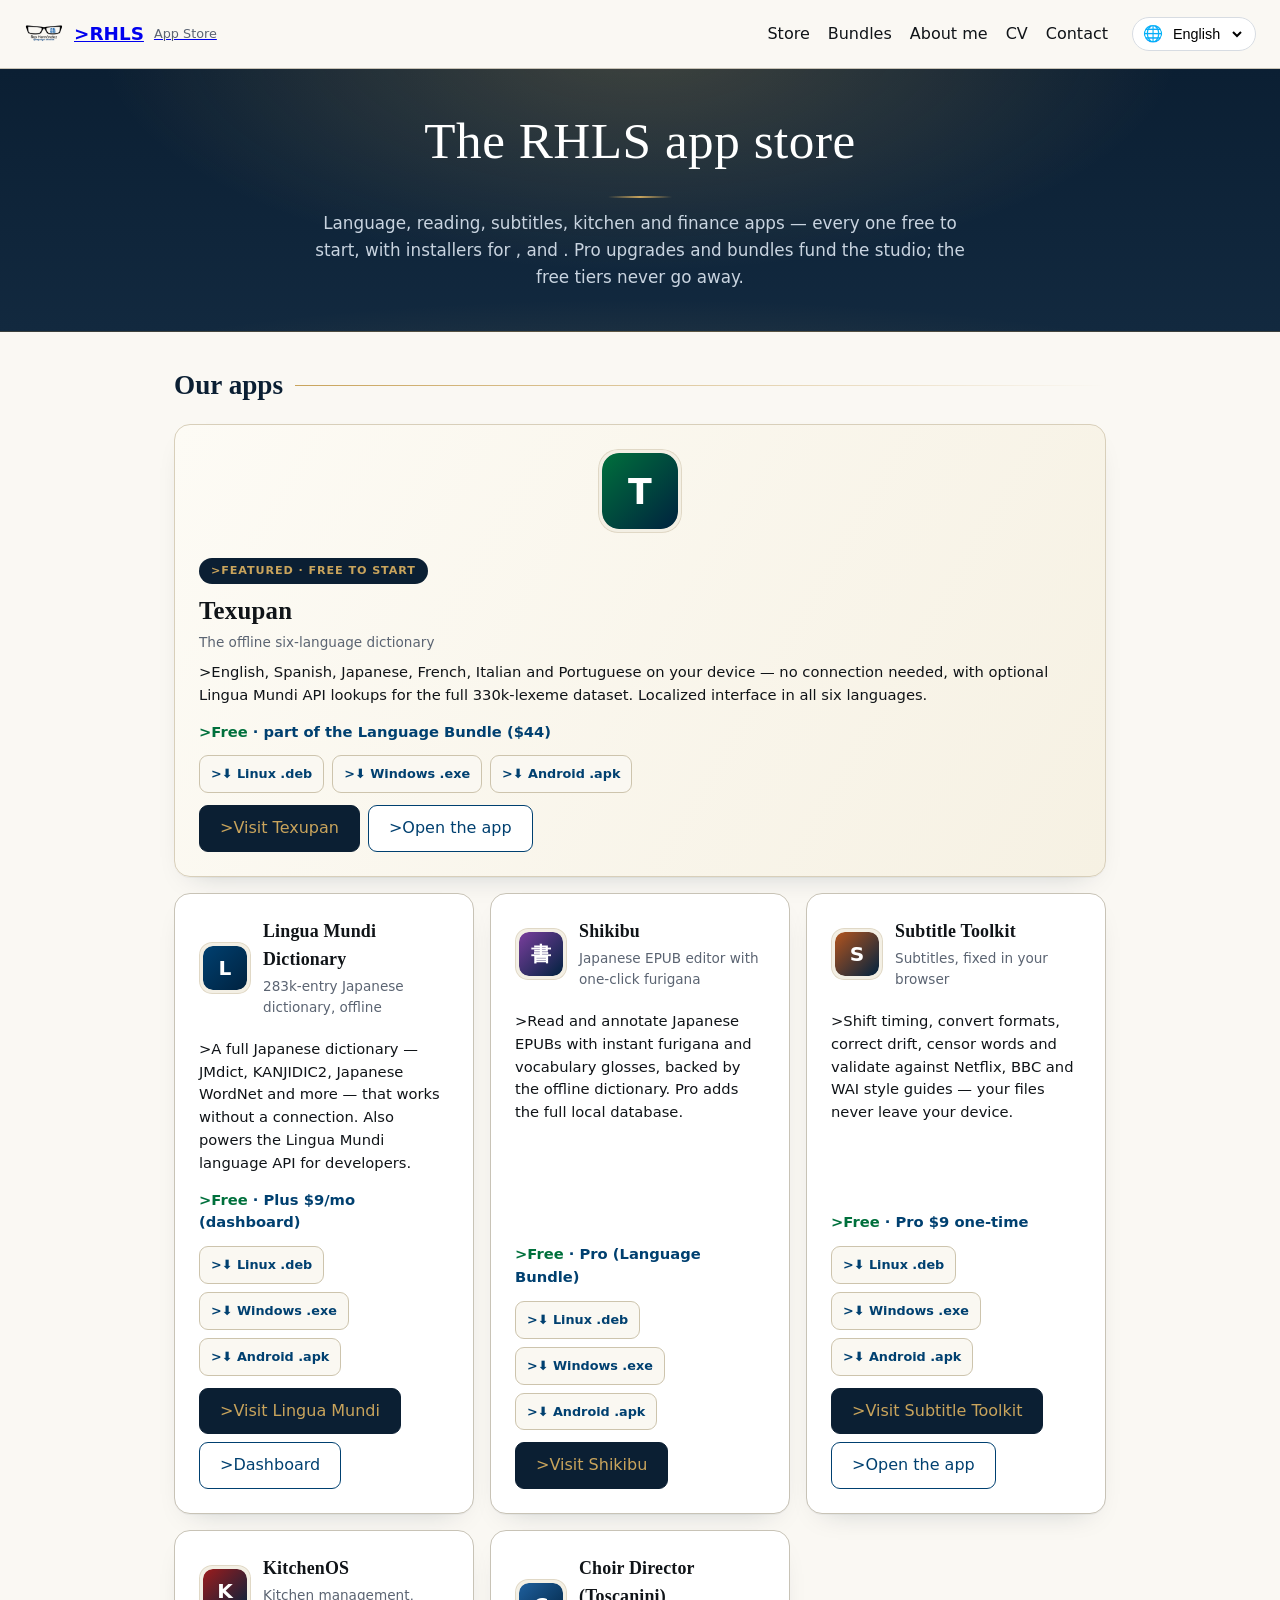
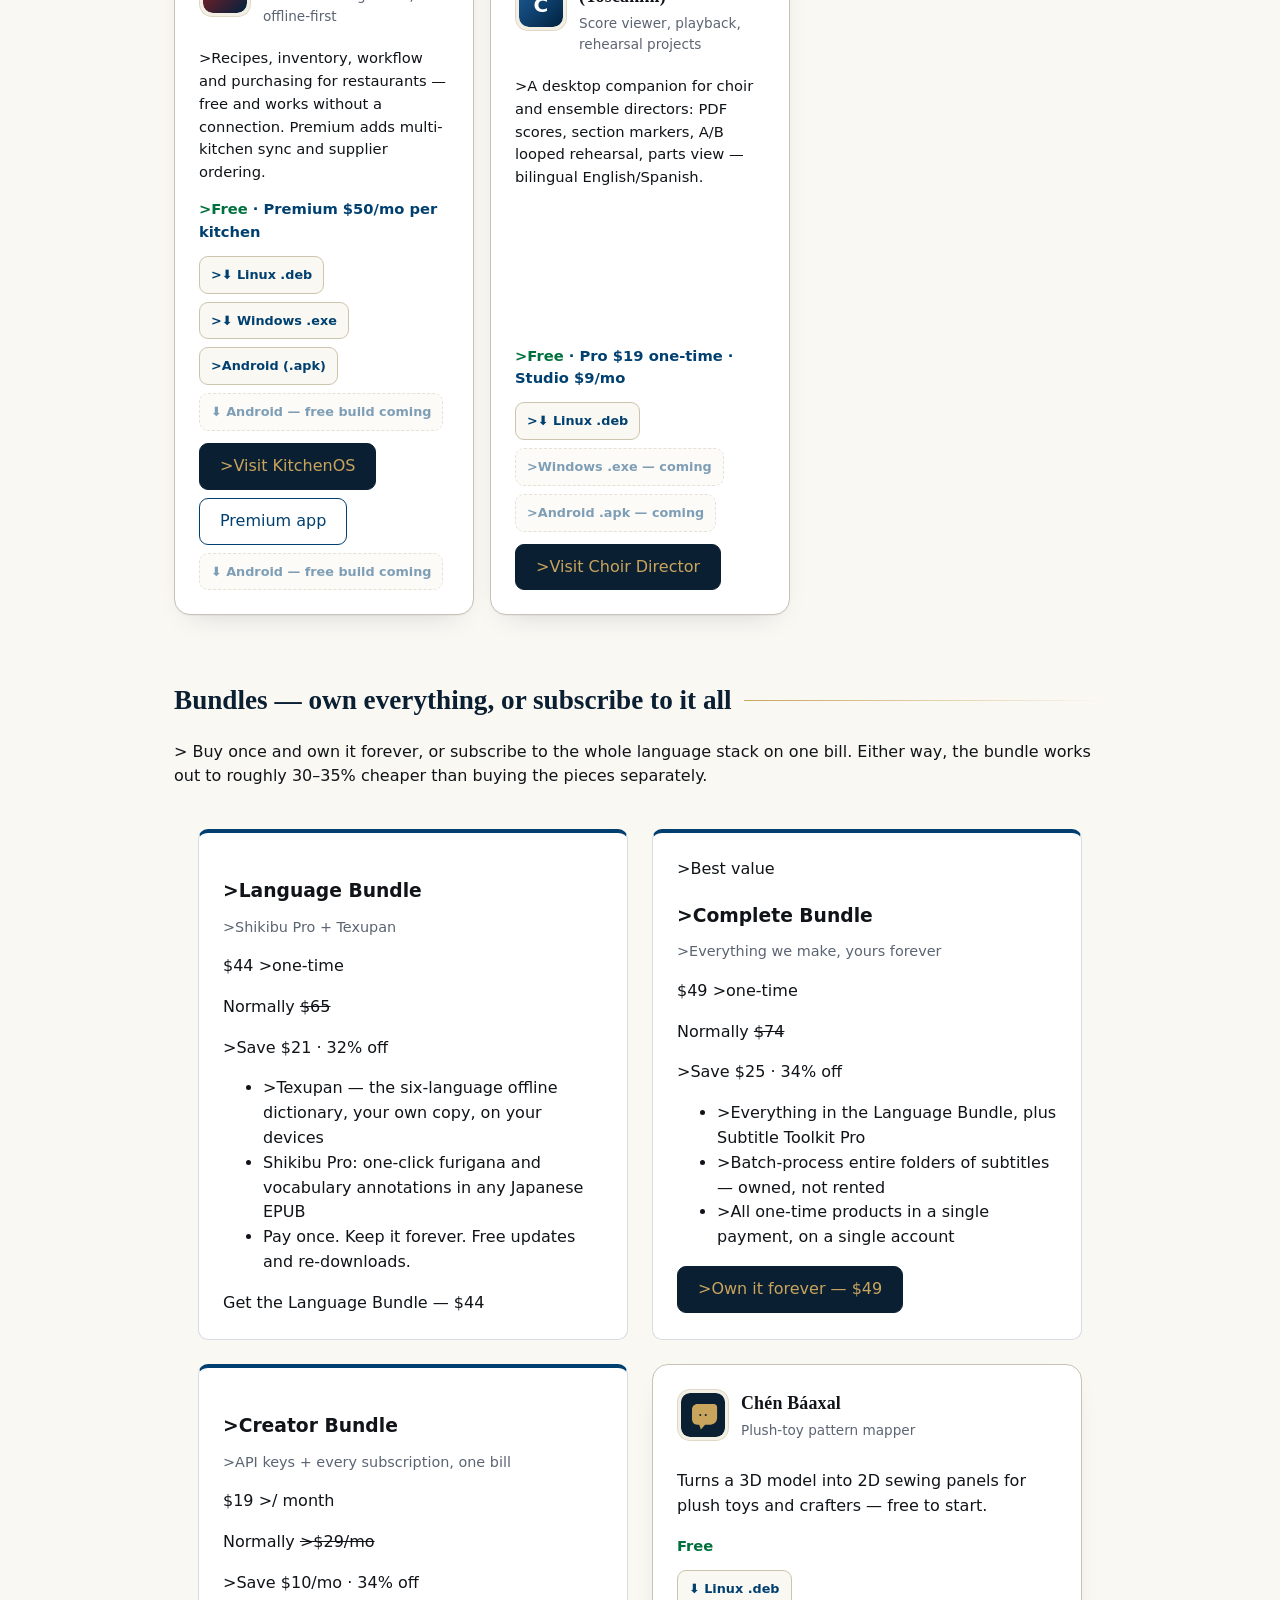
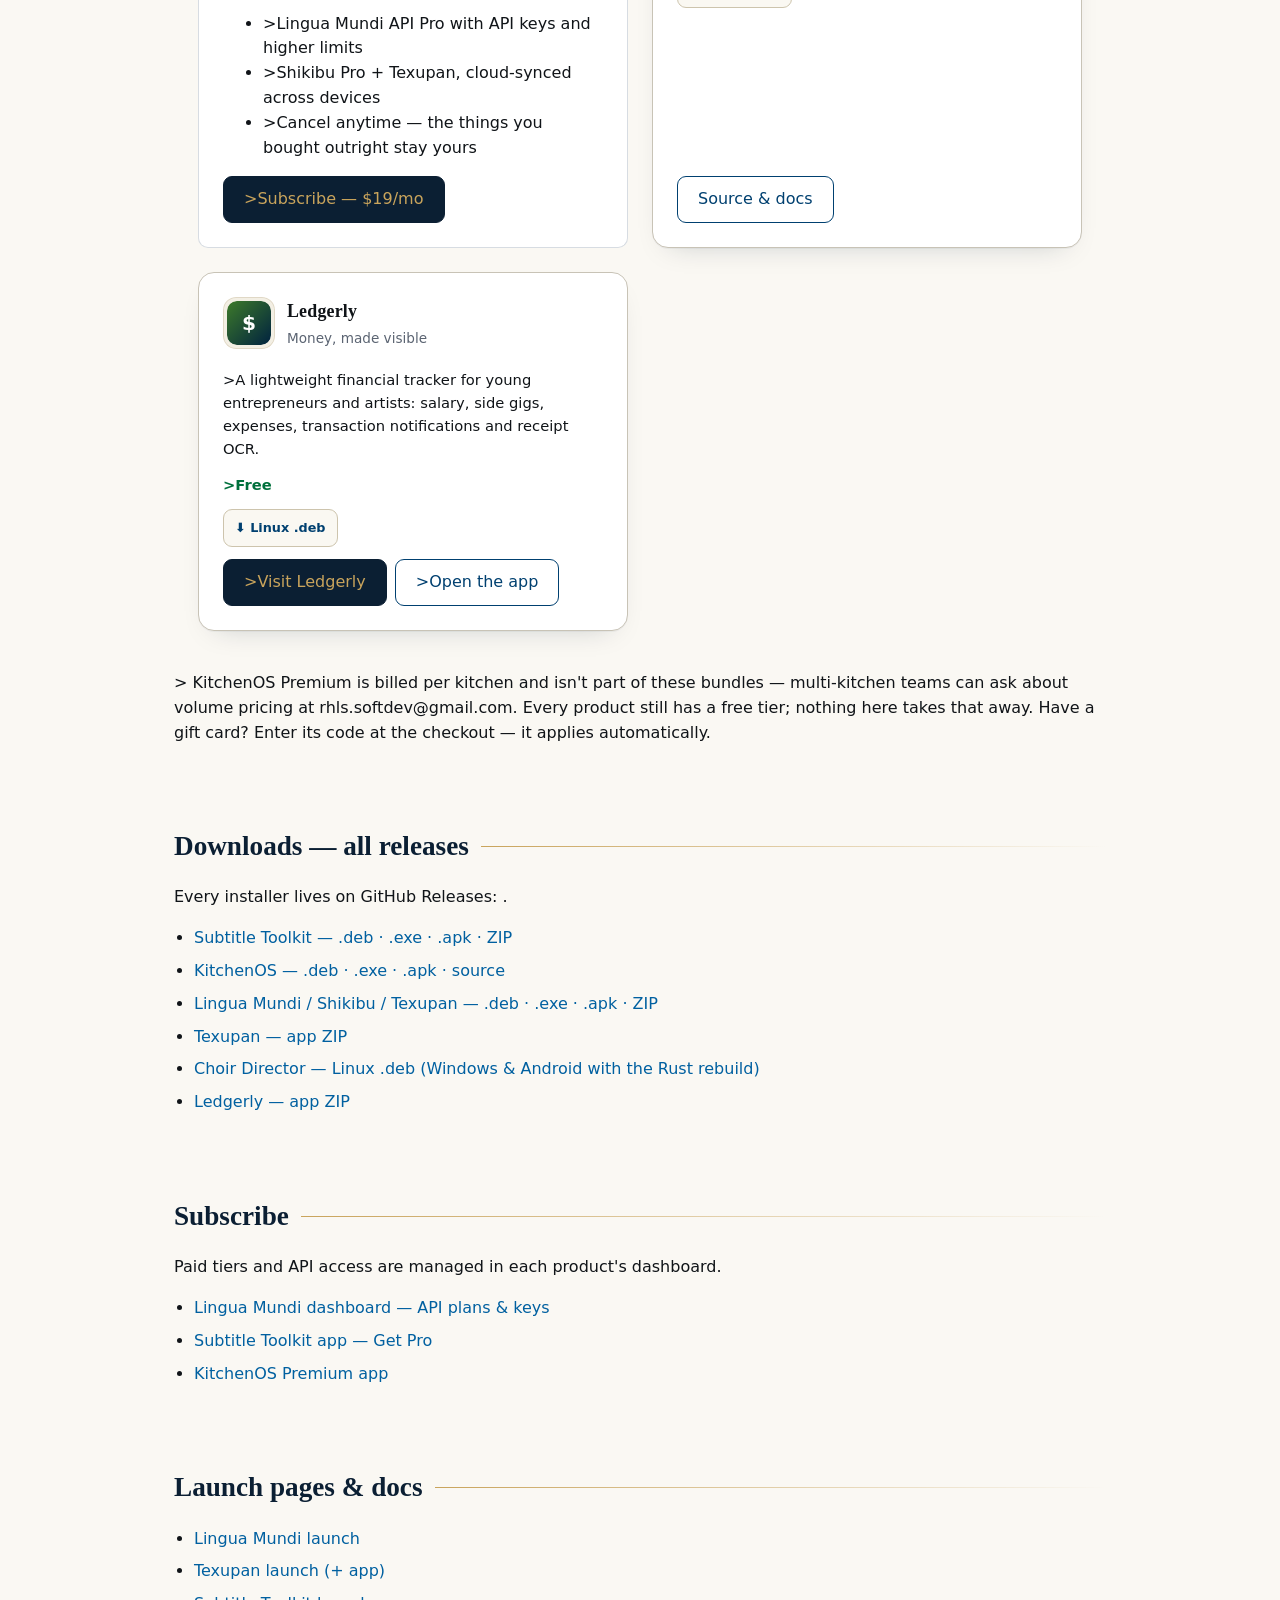
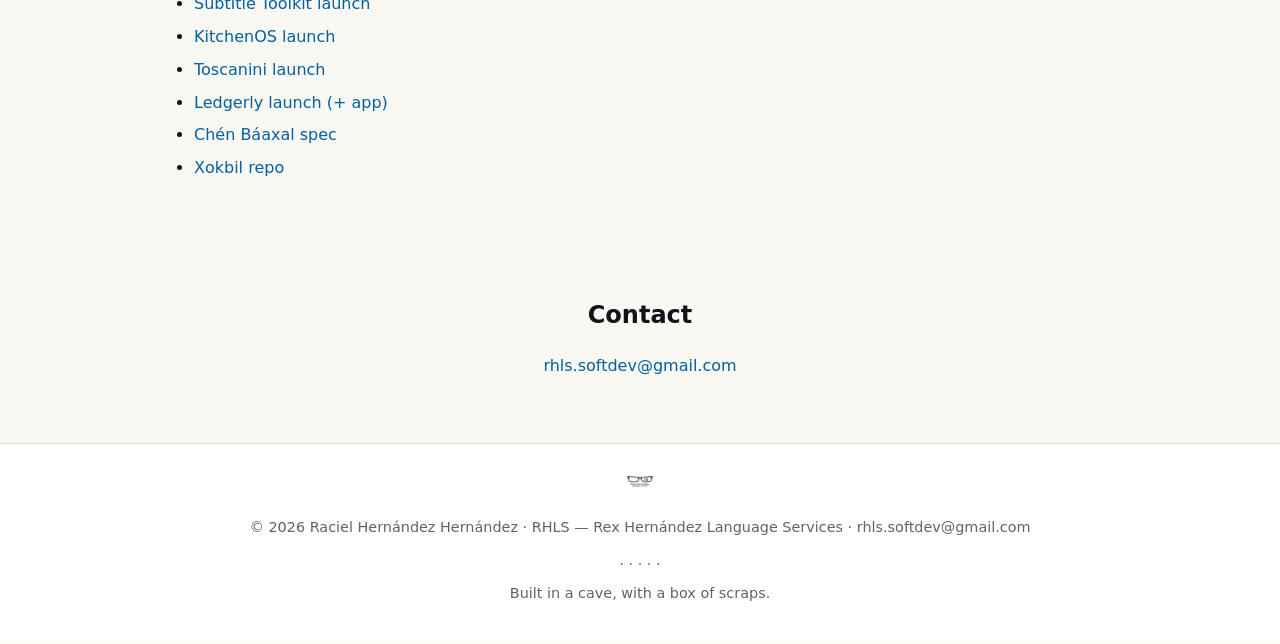
==== index.html @ 220f37b2 "app store overhaul: storefront grid, per-app DEB/EXE/APK downloads, icons (2026-08-31)" ====
<!doctype html>
<html lang="en">
	<head>
		<meta charset="UTF-8" />
		<meta name="viewport" content="width=device-width, initial-scale=1.0" />
		<title data-i18n="hub.auto.index.8570">>RHLS App Store — Rex Hernández Language Services · download for Linux, Windows &amp; Android</title>
		<meta
			name="description"
			content="The RHLS app store: Texupan (offline six-language dictionary), Shikibu (Japanese EPUB editor), Lingua Mundi Dictionary, Subtitle Toolkit, KitchenOS, Choir Director and Ledgerly. Every app free to start — installers for Linux (.deb), Windows (.exe) and Android (.apk), Pro upgrades and bundles."
		/>
		<link rel="icon" type="image/png" href="favicon.png" />
		<meta property="og:title" content="RHLS App Store — free apps for Linux, Windows &amp; Android" />
		<meta property="og:description" content="Texupan, Shikibu, Lingua Mundi Dictionary, Subtitle Toolkit, KitchenOS, Choir Director and Ledgerly — installers for every platform, free to start." />
		<meta property="og:type" content="website" />
		<meta property="og:url" content="https://rhls-softdev.github.io/" />
		<meta property="og:image" content="https://rhls-softdev.github.io/og-image.png" />
		<meta property="og:site_name" content="RHLS App Store" />
		<meta name="twitter:card" content="summary" />
		<meta name="twitter:title" content="RHLS App Store — free apps for Linux, Windows &amp; Android" />
		<meta name="twitter:description" content="Every app free to start. Linux .deb · Windows .exe · Android .apk." />
		<meta name="twitter:image" content="https://rhls-softdev.github.io/og-image.png" />
		<meta name="theme-color" content="#004070" />
		<link rel="canonical" href="https://rhls-softdev.github.io/" />
		<script type="application/ld+json">
		{
			"@context": "https://schema.org",
			"@type": "Organization",
			"name": "RHLS — Rex Hernández Language Services",
			"url": "https://rhls-softdev.github.io/",
			"logo": "https://rhls-softdev.github.io/rhls-logo.png",
			"email": "rhls.softdev@gmail.com",
			"brand": ["Texupan", "Lingua Mundi", "Shikibu", "Subtitle Toolkit", "KitchenOS", "Choir Director", "Ledgerly"]
		}
		</script>
		<link rel="stylesheet" href="styles.css" />
		<style>
			/* ---- App-store layout (on top of styles.css) ---- */
			.store-hero { text-align: center; padding: 32px 16px 8px; }
			/* ---- App-store layout (2026-09-01 redesign: the studio identity —
			     navy & brass, serif display, function-first) ---- */
			:root { --gold: #c9a45c; --gold-dim: #8a6f3c; --navy: #0b1f33; --navy-2: #12293f;
				--paper: #faf8f3; --card: #ffffff; --line: #c8c3b6; }
			.store-hero { position: relative; text-align: center; padding: 32px 20px 40px; color: #f4efe2;
				background:
					radial-gradient(900px 380px at 50% -10%, rgba(201,164,92,.28), transparent 60%),
					linear-gradient(180deg, var(--navy) 0%, var(--navy-2) 100%);
				border-bottom: 1px solid rgba(201,164,92,.25); overflow: hidden; }
			.store-hero::after { content: ""; position: absolute; inset: auto -10% -30% -10%; height: 60%;
				background: radial-gradient(ellipse 60% 100% at 50% 100%, rgba(201,164,92,.16), transparent 70%);
				pointer-events: none; }
			.store-hero h1 { font-family: Georgia, "Times New Roman", serif; font-size: clamp(2rem, 5vw, 3.2rem);
				font-weight: 500; letter-spacing: .01em; margin: 0 0 10px; color: #fff; }
			.store-hero h1::after { content: ""; display: block; width: 64px; height: 2px; margin: 16px auto 0;
				background: linear-gradient(90deg, transparent, var(--gold), transparent); }
			.store-hero p { color: #c9d4e0; max-width: 680px; margin: 12px auto 0; font-size: 1.05rem; line-height: 1.6; }
			.store-hero p strong { color: var(--gold); font-weight: 600; }
			.store-grid { display: grid; grid-template-columns: repeat(auto-fill, minmax(300px, 1fr)); gap: 16px; }
			.app-card { display: flex; flex-direction: column; background: var(--card); border: 1px solid var(--line);
				border-radius: 16px; padding: 24px; box-shadow: 0 1px 0 rgba(11,31,51,.04), 0 12px 28px -18px rgba(11,31,51,.25);
				transition: transform .14s ease, box-shadow .14s ease, border-color .14s ease; position: relative; }
			.app-card::before { content: ""; position: absolute; top: 0; left: 24px; right: 24px; height: 2px;
				background: linear-gradient(90deg, transparent, var(--gold), transparent); opacity: 0; transition: opacity .14s ease; }
			.app-card:hover { transform: translateY(-3px); border-color: #d8cfba;
				box-shadow: 0 2px 0 rgba(11,31,51,.05), 0 22px 44px -20px rgba(11,31,51,.35); }
			.app-card:hover::before { opacity: 1; }
			.app-card .app-head { display: flex; align-items: center; gap: 12px; margin-bottom: 12px; }
			.app-card .app-icon { width: 52px; height: 52px; border-radius: 13px; flex: none; background: #f3efe4;
				padding: 4px; box-shadow: inset 0 0 0 1px rgba(138,111,60,.18); }
			.app-card h3 { margin: 0; font-size: 1.12rem; font-family: Georgia, serif; font-weight: 600; letter-spacing: .01em; }
			.app-card .app-tag { margin: 2px 0 0; color: var(--muted, #5b6472); font-size: .85rem; }
			.app-card .app-desc { flex-grow: 1; margin: 8px 0 14px; font-size: .92rem; line-height: 1.55; color: var(--ink, #101418); }
			.app-price { font-weight: 700; color: var(--blue-800, #004070); font-size: .92rem; margin: 0 0 12px; }
			.app-price .free { color: #00703c; }
			.platforms { display: flex; flex-wrap: wrap; gap: 8px; margin-bottom: 12px; }
			.pbtn { display: inline-flex; align-items: center; gap: 4px; border: 1px solid #cdc4ad; border-radius: 9px;
				padding: 8px 11px; font-size: .8rem; font-weight: 600; color: var(--blue-800, #004070);
				background: #faf8f2; text-decoration: none; transition: transform .12s ease, box-shadow .12s ease, border-color .12s ease, background-color .12s ease, opacity .12s ease; }
			.pbtn:hover { background: var(--navy); color: var(--gold); border-color: var(--navy); }
			.pbtn.soon { opacity: .5; cursor: default; border-style: dashed; }
			.pbtn.soon:hover { background: #faf8f2; color: var(--blue-800, #004070); border-color: #cdc4ad; }
			.app-card .card-actions { margin-top: auto; display: flex; gap: 8px; flex-wrap: wrap; }
			.featured { grid-column: 1 / -1; display: flex; gap: 24px; align-items: center; padding: 24px;
				background: linear-gradient(120deg, #fdfbf5, #f6f1e3); border-color: #d8cfba; }
			.featured .app-icon { width: 84px; height: 84px; border-radius: 20px; }
			.featured h3 { font-size: 1.55rem; }
			.badge { display: inline-block; background: var(--navy); color: var(--gold); font-size: .7rem; font-weight: 700;
				letter-spacing: .08em; text-transform: uppercase; border-radius: 999px; padding: 4px 12px; margin-bottom: 8px; }
			.strip h2 { font-family: Georgia, serif; font-size: 1.7rem; font-weight: 600; color: var(--navy);
				display: flex; align-items: center; gap: 12px; margin: 0 0 18px; }
			.strip h2::after { content: ""; flex: 1; height: 1px; background: linear-gradient(90deg, var(--gold), transparent); }
			.topbar { position: sticky; top: 0; z-index: 20; backdrop-filter: blur(10px);
				background: rgba(250,248,243,.9); border-bottom: 1px solid var(--line); }
			.topbar nav a { position: relative; }
			.topbar nav a::after { content: ""; position: absolute; left: 0; right: 100%; bottom: -4px; height: 2px;
				background: var(--gold); transition: right .15s ease; }
			.topbar nav a:hover::after { right: 0; }
			.btn { border-radius: 9px; }
			.btn-primary { background: var(--navy); border-color: var(--navy); color: var(--gold); }
			.btn-primary:hover { background: #16334e; }
			.legal-links { text-align: center; color: var(--muted); font-size: .85rem; padding: 24px 16px 34px; }
			.legal-links a { color: var(--muted); text-decoration: underline; text-underline-offset: 3px; }
			.legal-links a:hover { color: var(--blue-800, #004070); }
			@media (max-width: 720px) {
				.featured { flex-direction: column; text-align: center; }
				.store-hero { padding: 32px 16px 30px; }
				.topbar { flex-wrap: wrap; gap: 8px; padding: 8px 14px; }
				.topbar nav { order: 3; width: 100%; margin-left: 0; justify-content: center; flex-wrap: wrap; gap: 12px; }
				.brand-sub { display: none; }
			}
		
.pbtn, .cta { font-weight: 700; }
@media (prefers-reduced-motion: reduce) { * { animation: none !important; transition: none !important; } }
:focus-visible { outline: 2px solid var(--accent, #3366cc); outline-offset: 2px; }
.pbtn, .cta { font-weight: 700; }</style>
	</head>
	<body>
		<header class="topbar">
			<a class="brand-lockup" href="index.html" aria-label="RHLS App Store — home">
				<img src="rhls-logo-sm.png" alt="RHLS logo" class="brand-logo" />
				<span data-i18n="hub.auto.index.c379" class="brand">>RHLS</span>
				<span class="brand-sub" data-i18n="hub.brand.sub">App Store</span>
			</a>
			<nav>
				<a href="#store" data-i18n="hub.nav.store">Store</a>
				<a href="#bundles" data-i18n="hub.nav.bundles">Bundles</a>
				<a href="about.html" data-i18n="hub.nav.about">About me</a>
				<a href="cv.html" data-i18n="hub.nav.cv">CV</a>
				<a href="contact.html" data-i18n="hub.nav.contact">Contact</a>
			</nav>
			<div class="lang-bar">
				<label for="lang-select">🌐</label>
				<select id="lang-select" aria-label="Language">
					<option data-i18n="hub.auto.index.7846">>English</option>
				</select>
			</div>
		</header>

		<section class="store-hero">
			<h1 data-i18n="hub.hero.title">The RHLS app store</h1>
			<p data-i18n="hub.hero.sub">Language, reading, subtitles, kitchen and finance apps — every one free to start, with installers for
				<strong data-i18n="hub.auto.index.ec03">>Linux (.deb)</strong>, <strong data-i18n="hub.auto.index.87bb">>Windows (.exe)</strong> and <strong data-i18n="hub.auto.index.c2f7">>Android (.apk)</strong>.
				Pro upgrades and bundles fund the studio; the free tiers never go away.</p>
		</section>

		<main id="store" class="strip">
			<h2 data-i18n="hub.apps.title">Our apps</h2>
			<div class="store-grid">

				<article class="app-card featured" id="texupan">
					<img class="app-icon" src="icons/texupan.svg" alt="" width="84" height="84" />
					<div>
						<span data-i18n="hub.auto.index.54a6" class="badge">>Featured · free to start</span>
						<h3 data-i18n="hub.app.texupan.name">Texupan</h3>
						<p class="app-tag" data-i18n="hub.app.texupan.tag">The offline six-language dictionary</p>
						<p data-i18n="hub.auto.index.4022" class="app-desc">>English, Spanish, Japanese, French, Italian and Portuguese on your device —
							no connection needed, with optional Lingua Mundi API lookups for the full 330k-lexeme
							dataset. Localized interface in all six languages.</p>
						<p class="app-price"><span data-i18n="hub.auto.index.b24c" class="free">>Free</span> · part of the Language Bundle ($44)</p>
						<div class="platforms">
							<a data-i18n="hub.auto.index.cf61" class="pbtn" href="https://github.com/RHLS-softdev/lingua-mundi-launch/releases/latest/download/Core6-Dictionary-0.1.0-linux-amd64.deb">>⬇ Linux .deb</a>
							<a data-i18n="hub.auto.index.6d11" class="pbtn" href="https://github.com/RHLS-softdev/lingua-mundi-launch/releases/latest/download/Core6-Dictionary-0.1.0-win64.exe">>⬇ Windows .exe</a>
							<a data-i18n="hub.auto.index.dc88" class="pbtn" href="https://github.com/RHLS-softdev/lingua-mundi-launch/releases/latest/download/Core6-0.1.0-android.apk">>⬇ Android .apk</a>
						</div>
						<div class="card-actions">
							<a data-i18n="hub.auto.index.5613" class="btn btn-primary" href="https://rhls-softdev.github.io/texupan-launch/">>Visit Texupan</a>
							<a data-i18n="hub.auto.index.0d5f" class="btn" href="https://rhls-softdev.github.io/texupan-launch/app/">>Open the app</a>
						</div>
					</div>
				</article>

				<article class="app-card" id="lingua-mundi">
					<div class="app-head">
						<img class="app-icon" src="icons/lingua-mundi.svg" alt="" width="52" height="52" />
						<div><h3 data-i18n="hub.app.lingua.name">Lingua Mundi Dictionary</h3><p class="app-tag" data-i18n="hub.app.lingua.tag">283k-entry Japanese dictionary, offline</p></div>
					</div>
					<p data-i18n="hub.auto.index.c6d6" class="app-desc">>A full Japanese dictionary — JMdict, KANJIDIC2, Japanese WordNet and more —
						that works without a connection. Also powers the Lingua Mundi language API for developers.</p>
					<p class="app-price"><span data-i18n="hub.auto.index.b24c" class="free">>Free</span> · Plus $9/mo (dashboard)</p>
					<div class="platforms">
						<a data-i18n="hub.auto.index.cf61" class="pbtn" href="https://github.com/RHLS-softdev/lingua-mundi-launch/releases/latest/download/Lingua-Mundi-Dictionary-1.0.0-linux-amd64.deb">>⬇ Linux .deb</a>
						<a data-i18n="hub.auto.index.6d11" class="pbtn" href="https://github.com/RHLS-softdev/lingua-mundi-launch/releases/latest/download/Lingua-Mundi-Dictionary-1.0.0-win64.exe">>⬇ Windows .exe</a>
						<a data-i18n="hub.auto.index.dc88" class="pbtn" href="https://github.com/RHLS-softdev/lingua-mundi-launch/releases/latest/download/Lingua-Mundi-Dictionary-1.0.0-android.apk">>⬇ Android .apk</a>
					</div>
					<div class="card-actions">
						<a data-i18n="hub.auto.index.5929" class="btn btn-primary" href="https://rhls-softdev.github.io/lingua-mundi-launch/">>Visit Lingua Mundi</a>
						<a data-i18n="hub.auto.index.2938" class="btn" href="https://rhls-softdev.github.io/lingua-mundi-launch/dashboard/">>Dashboard</a>
					</div>
				</article>

				<article class="app-card" id="shikibu">
					<div class="app-head">
						<img class="app-icon" src="icons/shikibu.svg" alt="" width="52" height="52" />
						<div><h3 data-i18n="hub.app.shikibu.name">Shikibu</h3><p class="app-tag" data-i18n="hub.app.shikibu.tag">Japanese EPUB editor with one-click furigana</p></div>
					</div>
					<p data-i18n="hub.auto.index.90fe" class="app-desc">>Read and annotate Japanese EPUBs with instant furigana and vocabulary
						glosses, backed by the offline dictionary. Pro adds the full local database.</p>
					<p class="app-price"><span data-i18n="hub.auto.index.b24c" class="free">>Free</span> · Pro (Language Bundle)</p>
					<div class="platforms">
						<a data-i18n="hub.auto.index.cf61" class="pbtn" href="https://github.com/RHLS-softdev/lingua-mundi-launch/releases/latest/download/Shikibu-1.0.0-linux-amd64.deb">>⬇ Linux .deb</a>
						<a data-i18n="hub.auto.index.6d11" class="pbtn" href="https://github.com/RHLS-softdev/lingua-mundi-launch/releases/latest/download/Shikibu-1.0.0-win64.exe">>⬇ Windows .exe</a>
						<a data-i18n="hub.auto.index.dc88" class="pbtn" href="https://github.com/RHLS-softdev/lingua-mundi-launch/releases/latest/download/Shikibu-1.0.0-android.apk">>⬇ Android .apk</a>
					</div>
					<div class="card-actions">
						<a data-i18n="hub.auto.index.2526" class="btn btn-primary" href="https://rhls-softdev.github.io/lingua-mundi-launch/">>Visit Shikibu</a>
					</div>
				</article>

				<article class="app-card" id="subtitle">
					<div class="app-head">
						<img class="app-icon" src="icons/subtitle-toolkit.svg" alt="" width="52" height="52" />
						<div><h3 data-i18n="hub.app.subtitle.name">Subtitle Toolkit</h3><p class="app-tag" data-i18n="hub.app.subtitle.tag">Subtitles, fixed in your browser</p></div>
					</div>
					<p data-i18n="hub.auto.index.d6b5" class="app-desc">>Shift timing, convert formats, correct drift, censor words and validate
						against Netflix, BBC and WAI style guides — your files never leave your device.</p>
					<p class="app-price"><span data-i18n="hub.auto.index.b24c" class="free">>Free</span> · Pro $9 one-time</p>
					<div class="platforms">
						<a data-i18n="hub.auto.index.cf61" class="pbtn" href="https://github.com/RHLS-softdev/subtitle-toolkit-launch/releases/latest/download/Subtitle-Toolkit-0.2.0-linux-amd64.deb">>⬇ Linux .deb</a>
						<a data-i18n="hub.auto.index.6d11" class="pbtn" href="https://github.com/RHLS-softdev/subtitle-toolkit-launch/releases/latest/download/Subtitle-Toolkit-0.2.0-win64.exe">>⬇ Windows .exe</a>
						<a data-i18n="hub.auto.index.dc88" class="pbtn" href="https://github.com/RHLS-softdev/subtitle-toolkit-launch/releases/latest/download/Subtitle-Toolkit-0.2.0-android.apk">>⬇ Android .apk</a>
					</div>
					<div class="card-actions">
						<a data-i18n="hub.auto.index.28b5" class="btn btn-primary" href="https://rhls-softdev.github.io/subtitle-toolkit-launch/">>Visit Subtitle Toolkit</a>
						<a data-i18n="hub.auto.index.0d5f" class="btn" href="https://rhls-softdev.github.io/subtitle-toolkit-launch/app/">>Open the app</a>
					</div>
				</article>

				<article class="app-card" id="kitchen">
					<div class="app-head">
						<img class="app-icon" src="icons/kitchenos.svg" alt="" width="52" height="52" />
						<div><h3 data-i18n="hub.app.kitchen.name">KitchenOS</h3><p class="app-tag" data-i18n="hub.app.kitchen.tag">Kitchen management, offline-first</p></div>
					</div>
					<p data-i18n="hub.auto.index.a68b" class="app-desc">>Recipes, inventory, workflow and purchasing for restaurants — free and
						works without a connection. Premium adds multi-kitchen sync and supplier ordering.</p>
					<p class="app-price"><span data-i18n="hub.auto.index.b24c" class="free">>Free</span> · Premium $50/mo per kitchen</p>
					<div class="platforms">
						<a data-i18n="hub.auto.index.cf61" class="pbtn" href="https://github.com/RHLS-softdev/kitchenos-launch/releases/latest/download/KitchenOS-0.6.0-linux-amd64.deb">>⬇ Linux .deb</a>
						<a data-i18n="hub.auto.index.6d11" class="pbtn" href="https://github.com/RHLS-softdev/kitchenos-launch/releases/latest/download/KitchenOS-0.6.0-win64.exe">>⬇ Windows .exe</a>
						<a data-i18n="hub.auto.index.c2f7" class="pbtn" href="https://github.com/RHLS-softdev/kitchenos-launch/releases/latest/download/KitchenOS-0.6.0-android.apk">⬇ Android .apk</a>
						<a class="pbtn soon" aria-disabled="true">⬇ Android — free build coming</a>
					</div>
					<div class="card-actions">
						<a data-i18n="hub.auto.index.baaa" class="btn btn-primary" href="https://rhls-softdev.github.io/kitchenos-launch/">>Visit KitchenOS</a>
						<a class="btn" href="https://rhls-softdev.github.io/kitchenos-launch/premium/">Premium app</a>
						<a class="pbtn soon" aria-disabled="true">⬇ Android — free build coming</a>
					</div>
				</article>

				<article class="app-card" id="choir">
					<div class="app-head">
						<img class="app-icon" src="icons/choir-director.svg" alt="" width="52" height="52" />
						<div><h3 data-i18n="hub.app.choir.name">Choir Director (Toscanini)</h3><p class="app-tag" data-i18n="hub.app.choir.tag">Score viewer, playback, rehearsal projects</p></div>
					</div>
					<p data-i18n="hub.auto.index.95b2" class="app-desc">>A desktop companion for choir and ensemble directors: PDF scores,
						section markers, A/B looped rehearsal, parts view — bilingual English/Spanish.</p>
					<p class="app-price"><span data-i18n="hub.auto.index.b24c" class="free">>Free</span> · Pro $19 one-time · Studio $9/mo</p>
					<div class="platforms">
						<a data-i18n="hub.auto.index.cf61" class="pbtn" href="https://github.com/RHLS-softdev/toscanini-launch/releases/latest/download/choir-director_1.0.0_amd64.deb">>⬇ Linux .deb</a>
						<span data-i18n="hub.auto.index.15f7" class="pbtn soon" title="Shipping with the Rust rebuild">>Windows .exe — coming</span>
						<span data-i18n="hub.auto.index.5360" class="pbtn soon" title="Shipping with the Rust rebuild">>Android .apk — coming</span>
					</div>
					<div class="card-actions">
						<a data-i18n="hub.auto.index.bce7" class="btn btn-primary" href="https://rhls-softdev.github.io/toscanini-launch/">>Visit Choir Director</a>
					</div>
				</article>

			</div>
		</main>

		<section id="bundles" class="strip bundles">
			<h2 data-i18n="hub.bundles.title">Bundles — own everything, or subscribe to it all</h2>
			<p data-i18n="hub.auto.index.9691" class="bundles-intro">>
				Buy once and own it forever, or subscribe to the whole language stack on one bill.
				Either way, the bundle works out to roughly 30–35% cheaper than buying the pieces separately.
			</p>
			<div class="products bundle-grid">
				<article class="card bundle-card">
					<h3 data-i18n="hub.auto.index.005d">>Language Bundle</h3>
					<p data-i18n="hub.auto.index.714c" class="tag">>Shikibu Pro + Texupan</p>
					<p class="bundle-price">$44 <span data-i18n="hub.auto.index.7711" class="period">>one-time</span></p>
					<p class="bundle-worth">Normally <s>$65</s></p>
					<p data-i18n="hub.auto.index.b5fc" class="bundle-save">>Save $21 · 32% off</p>
					<ul class="bundle-list">
						<li data-i18n="hub.auto.index.b883">>Texupan — the six-language offline dictionary, your own copy, on your devices</li>
						<li data-i18n="hub.lz.index.a75f">Shikibu Pro: one-click furigana and vocabulary annotations in any Japanese EPUB</li>
						<li data-i18n="hub.lz.index.9a7c">Pay once. Keep it forever. Free updates and re-downloads.</li>
					</ul>
					<div class="card-actions">
						<a data-i18n="hub.lz.index.2b1f">Get the Language Bundle — $44</a>
					</div>
				</article>
				<article class="card bundle-card bundle-featured">
					<span data-i18n="hub.auto.index.0081" class="bundle-badge">>Best value</span>
					<h3 data-i18n="hub.auto.index.9ef5">>Complete Bundle</h3>
					<p data-i18n="hub.auto.index.4ef6" class="tag">>Everything we make, yours forever</p>
					<p class="bundle-price">$49 <span data-i18n="hub.auto.index.7711" class="period">>one-time</span></p>
					<p class="bundle-worth">Normally <s>$74</s></p>
					<p data-i18n="hub.auto.index.1c0b" class="bundle-save">>Save $25 · 34% off</p>
					<ul class="bundle-list">
						<li data-i18n="hub.auto.index.5e2d">>Everything in the Language Bundle, plus Subtitle Toolkit Pro</li>
						<li data-i18n="hub.auto.index.472a">>Batch-process entire folders of subtitles — owned, not rented</li>
						<li data-i18n="hub.auto.index.29a7">>All one-time products in a single payment, on a single account</li>
					</ul>
					<div class="card-actions">
						<a data-i18n="hub.auto.index.13d0" class="btn btn-primary bundle-cta" href="https://buy.stripe.com/3cI8wP9u70X64MGf9t6AM00" data-price-id="price_1UA08VHWfIhAnbX5WGSrPmQi">>Own it forever — $49</a>
					</div>
				</article>
				<article class="card bundle-card">
					<h3 data-i18n="hub.auto.index.b3bf">>Creator Bundle</h3>
					<p data-i18n="hub.auto.index.ea64" class="tag">>API keys + every subscription, one bill</p>
					<p class="bundle-price">$19 <span data-i18n="hub.auto.index.fc2b" class="period">>/ month</span></p>
					<p class="bundle-worth">Normally <s data-i18n="hub.auto.index.49c5">>$29/mo</s></p>
					<p data-i18n="hub.auto.index.b02b" class="bundle-save">>Save $10/mo · 34% off</p>
					<ul class="bundle-list">
						<li data-i18n="hub.auto.index.8843">>Lingua Mundi API Pro with API keys and higher limits</li>
						<li data-i18n="hub.auto.index.4ad0">>Shikibu Pro + Texupan, cloud-synced across devices</li>
						<li data-i18n="hub.auto.index.1b5f">>Cancel anytime — the things you bought outright stay yours</li>
					</ul>
					<div class="card-actions">
						<a data-i18n="hub.auto.index.519e" class="btn btn-primary bundle-cta" href="https://buy.stripe.com/dRm4gz8q349i5QKaTd6AM01" data-price-id="price_1UA08WHWfIhAnbX5dlW0PNai">>Subscribe — $19/mo</a>
					</div>
				</article>				<article class="app-card" id="chen-baaxal">
					<div class="app-head">
						<img class="app-icon" src="icons/chen-baaxal.svg" alt="" width="52" height="52" />
						<div><h3 data-i18n="hub.app.chenbaaxal.name">Chén Báaxal</h3><p class="app-tag" data-i18n="hub.app.chenbaaxal.tag">Plush-toy pattern mapper</p></div>
					</div>
					<p data-i18n="hub.app.chenbaaxal.desc">Turns a 3D model into 2D sewing panels for plush toys and crafters — free to start.</p>
					<p class="app-price"><span class="free">Free</span></p>
					<div class="platforms">
						<a class="pbtn" href="https://github.com/RHLS-softdev/chen-baaxal/releases/latest/download/ChenBaaxal_0.1.0_amd64.deb">⬇ Linux .deb</a>
					</div>
					<div class="card-actions">
						<a class="btn" href="https://github.com/RHLS-softdev/chen-baaxal">Source &amp; docs</a>
					</div>
				</article>

				<article class="app-card" id="ledgerly">
					<div class="app-head">
						<img class="app-icon" src="icons/ledgerly.svg" alt="" width="52" height="52" />
						<div><h3 data-i18n="hub.app.ledgerly.name">Ledgerly</h3><p class="app-tag" data-i18n="hub.app.ledgerly.tag">Money, made visible</p></div>
					</div>
					<p data-i18n="hub.auto.index.53d4" class="app-desc">>A lightweight financial tracker for young entrepreneurs and artists:
						salary, side gigs, expenses, transaction notifications and receipt OCR.</p>
					<p class="app-price"><span data-i18n="hub.auto.index.b24c" class="free">>Free</span></p>
					<div class="platforms"><a class="pbtn" href="https://github.com/RHLS-softdev/ledgerly-launch/releases/latest/download/Ledgerly_0.1.0_amd64.deb">⬇ Linux .deb</a></div>
					<div class="card-actions">
						<a data-i18n="hub.auto.index.7305" class="btn btn-primary" href="https://rhls-softdev.github.io/ledgerly-launch/">>Visit Ledgerly</a>
						<a data-i18n="hub.auto.index.0d5f" class="btn" href="https://rhls-softdev.github.io/ledgerly-launch/app/">>Open the app</a>
					</div>
				</article>

			</div>
			<p data-i18n="hub.auto.index.e6cf" class="bundle-note">>
				KitchenOS Premium is billed per kitchen and isn't part of these bundles — multi-kitchen teams
				can ask about volume pricing at rhls.softdev@gmail.com. Every product still has a free tier;
				nothing here takes that away. Have a gift card? Enter its code at the checkout — it applies automatically.
			</p>
		</section>

		<section id="downloads" class="strip">
			<h2 data-i18n="hub.downloads.title">Downloads — all releases</h2>
			<p data-i18n="hub.lz.index.036a">Every installer lives on GitHub Releases: <strong data-i18n="hub.auto.index.3b59">>Linux .deb · Windows .exe · Android .apk · ZIP</strong>.</p>
			<ul class="links">
				<li><a data-i18n="hub.lz.index.96b2">Subtitle Toolkit — .deb · .exe · .apk · ZIP</a></li>
				<li><a data-i18n="hub.lz.index.3fbb">KitchenOS — .deb · .exe · .apk · source</a></li>
				<li><a data-i18n="hub.lz.index.8256">Lingua Mundi / Shikibu / Texupan — .deb · .exe · .apk · ZIP</a></li>
				<li><a data-i18n="hub.lz.index.f112">Texupan — app ZIP</a></li>
				<li><a data-i18n="hub.lz.index.0001">Choir Director — Linux .deb (Windows &amp; Android with the Rust rebuild)</a></li>
				<li><a data-i18n="hub.lz.index.da8c">Ledgerly — app ZIP</a></li>
			</ul>
		</section>

		<section id="services" class="strip">
			<h2 data-i18n="hub.services.title">Subscribe</h2>
			<p data-i18n="hub.lz.index.8a51">Paid tiers and API access are managed in each product's dashboard.</p>
			<ul class="links">
				<li><a data-i18n="hub.lz.index.dd9c">Lingua Mundi dashboard — API plans &amp; keys</a></li>
				<li><a data-i18n="hub.lz.index.132a">Subtitle Toolkit app — Get Pro</a></li>
				<li><a data-i18n="hub.lz.index.c61d">KitchenOS Premium app</a></li>
			</ul>
		</section>

		<section id="sites" class="strip">
			<h2 data-i18n="hub.sites.title">Launch pages &amp; docs</h2>
			<ul class="links">
				<li><a data-i18n="hub.lz.index.d8ae">Lingua Mundi launch</a></li>
				<li><a data-i18n="hub.lz.index.3e19">Texupan launch (+ app)</a></li>
				<li><a data-i18n="hub.lz.index.baf2">Subtitle Toolkit launch</a></li>
				<li><a data-i18n="hub.lz.index.21a8">KitchenOS launch</a></li>
				<li><a data-i18n="hub.lz.index.a29f">Toscanini launch</a></li>
				<li><a data-i18n="hub.lz.index.1f03">Ledgerly launch (+ app)</a></li>
				<li><a data-i18n="hub.lz.index.d309">Chén Báaxal spec</a></li>
				<li><a data-i18n="hub.lz.index.380f">Xokbil repo</a></li>
			</ul>
		</section>

		<section id="contact" class="contact">
			<h2 data-i18n="hub.contact.title">Contact</h2>
			<p><a data-i18n="hub.lz.index.8900">rhls.softdev@gmail.com</a></p>
		</section>

		<footer>
			<img src="rhls-logo-sm.png" alt="RHLS" class="footer-logo" />
			<p data-i18n="hub.footer.legal">© 2026 Raciel Hernández Hernández · RHLS — Rex Hernández Language Services · rhls.softdev@gmail.com</p>
			<p data-i18n="hub.lz.index.dcf9"><a data-i18n="hub.auto.index.c5f2" href="privacy.html">>Privacy</a> · <a data-i18n="hub.auto.index.6f1b" href="terms.html">>Terms</a> · <a data-i18n="hub.auto.index.548c" href="refund.html">>Refund policy</a> · <a data-i18n="hub.auto.index.6c5a" href="about.html">>About me</a> · <a href="cv.html">CV</a> · <a data-i18n="hub.auto.index.bbaf" href="contact.html">>Contact</a></p>
			<p class="tag" data-i18n="hub.flavour"></p>
		</footer>

		<script src="localize/i18n-site.js"></script>
		<script>
			// Big-9 in-place localization: the selector switches THIS page
			// (catalogs in localize/locales/), no redirects (2026-08-31).
			window.addEventListener("load", function () {
				var sel = document.getElementById("lang-select");
				sel.innerHTML = "";
				Object.keys(window.i18n.locales).forEach(function (tag) {
					var opt = document.createElement("option");
					opt.value = tag;
					opt.textContent = window.i18n.locales[tag].name;
					sel.appendChild(opt);
				});
				sel.addEventListener("change", function () {
					window.i18n.switchTo(sel.value);
				});
				window.i18n.init({
					onReady: function (locale) {
						document.title = window.i18n.t("hub.meta.title");
						sel.value = locale;
					}
				});
			});
		</script>
	<div role="status" aria-live="polite" class="edna-live" style="position:absolute;width:1px;height:1px;overflow:hidden;clip:rect(0 0 0 0);"></div>
</body>
</html>
---- styles.css ----
/* RHLS studio hub — solid colors, no gradients.
   Palette sourced from the RHLS logo (deep blue #004070 family on black/white). */
:root {
	color-scheme: light;
	--blue-900: #003060;
	--blue-800: #004070;
	--blue-600: #0060a0;
	--blue-100: #e3eef7;
	--ink: #101418;
	--paper: #f5f6f8;
	--white: #ffffff;
	--muted: #5b6472;
	--border: #d7dce2;
}
* {
	box-sizing: border-box;
}
body {
	margin: 0;
	font-family: system-ui, -apple-system, "Segoe UI", Roboto, sans-serif;
	background: var(--paper);
	color: var(--ink);
	line-height: 1.55;
}
img {
	max-width: 100%;
}
.topbar {
	display: flex;
	align-items: center;
	gap: 24px;
	padding: 14px 24px;
	background: var(--white);
	border-bottom: 1px solid var(--border);
}
.brand-lockup {
	display: flex;
	align-items: center;
	gap: 10px;
}
.brand-logo {
	width: 40px;
	height: 40px;
}
.brand {
	font-weight: 700;
	font-size: 1.15rem;
}
.brand-sub {
	color: var(--muted);
	font-size: 0.8rem;
}
.topbar nav {
	display: flex;
	gap: 18px;
	margin-left: auto;
}
.topbar nav a {
	color: var(--ink);
	text-decoration: none;
	font-weight: 500;
}
.topbar nav a:hover {
	color: var(--blue-600);
}
.lang-bar {
	display: flex;
	align-items: center;
	gap: 6px;
	background: var(--white);
	border: 1px solid var(--border);
	border-radius: 999px;
	padding: 4px 10px;
}
.lang-bar select {
	border: none;
	background: transparent;
	font-size: 0.9rem;
	outline: none;
	cursor: pointer;
}
.hero {
	text-align: center;
	padding: 72px 24px 48px;
	max-width: 760px;
	margin: 0 auto;
}
.hero h1 {
	font-size: 2.3rem;
	margin: 0 0 16px;
	line-height: 1.2;
	color: var(--blue-900);
}
.hero p {
	color: var(--muted);
	font-size: 1.1rem;
}
.hero-actions {
	margin-top: 24px;
	display: flex;
	gap: 12px;
	justify-content: center;
	flex-wrap: wrap;
}
.btn {
	display: inline-block;
	padding: 10px 20px;
	border-radius: 8px;
	border: 1px solid var(--blue-800);
	background: var(--white);
	color: var(--blue-800);
	text-decoration: none;
	font-size: 1rem;
	font-weight: 500;
	cursor: pointer;
}
.btn:hover {
	background: var(--blue-100);
}
.btn-primary {
	background: var(--blue-800);
	border-color: var(--blue-800);
	color: var(--white);
}
.btn-primary:hover {
	background: var(--blue-600);
}
.products {
	display: grid;
	grid-template-columns: repeat(auto-fit, minmax(280px, 1fr));
	gap: 24px;
	max-width: 980px;
	margin: 0 auto;
	padding: 24px;
}
.card {
	background: var(--white);
	border: 1px solid var(--border);
	border-top: 4px solid var(--blue-800);
	border-radius: 10px;
	padding: 24px;
}
.card h2 {
	margin-top: 0;
	color: var(--blue-900);
}
.tag {
	color: var(--muted);
	font-size: 0.9rem;
	margin-top: -8px;
}
.card-actions {
	margin-top: 16px;
	display: flex;
	gap: 10px;
	flex-wrap: wrap;
}
.strip {
	max-width: 980px;
	margin: 0 auto;
	padding: 32px 24px;
}
.strip h2 {
	color: var(--blue-900);
}
.links {
	padding-left: 20px;
}
.links li {
	margin-bottom: 8px;
}
.links a {
	color: var(--blue-600);
}
.contact {
	text-align: center;
	padding: 48px 24px;
}
.contact a {
	color: var(--blue-600);
}
footer {
	text-align: center;
	padding: 24px;
	color: var(--muted);
	font-size: 0.9rem;
	border-top: 1px solid var(--border);
	background: var(--white);
}
.footer-logo {
	width: 28px;
	height: 28px;
	opacity: 0.85;
}

/* Sale-polish additions (2026-08-30) — shared sections */
.download { text-align: center; padding: 48px 24px; max-width: 720px; margin: 0 auto; }
.download p { color: #5b6472; }
.muted-note { color: #5b6472; font-size: 0.9rem; margin-top: 12px; }
.legal-links { margin-top: 10px; font-size: 0.9rem; }
.legal-links a { color: #0060a0; text-decoration: none; }
.legal-links a:hover { text-decoration: underline; }

.tag-note { color: #8fa1b8; font-size: 0.8rem; }
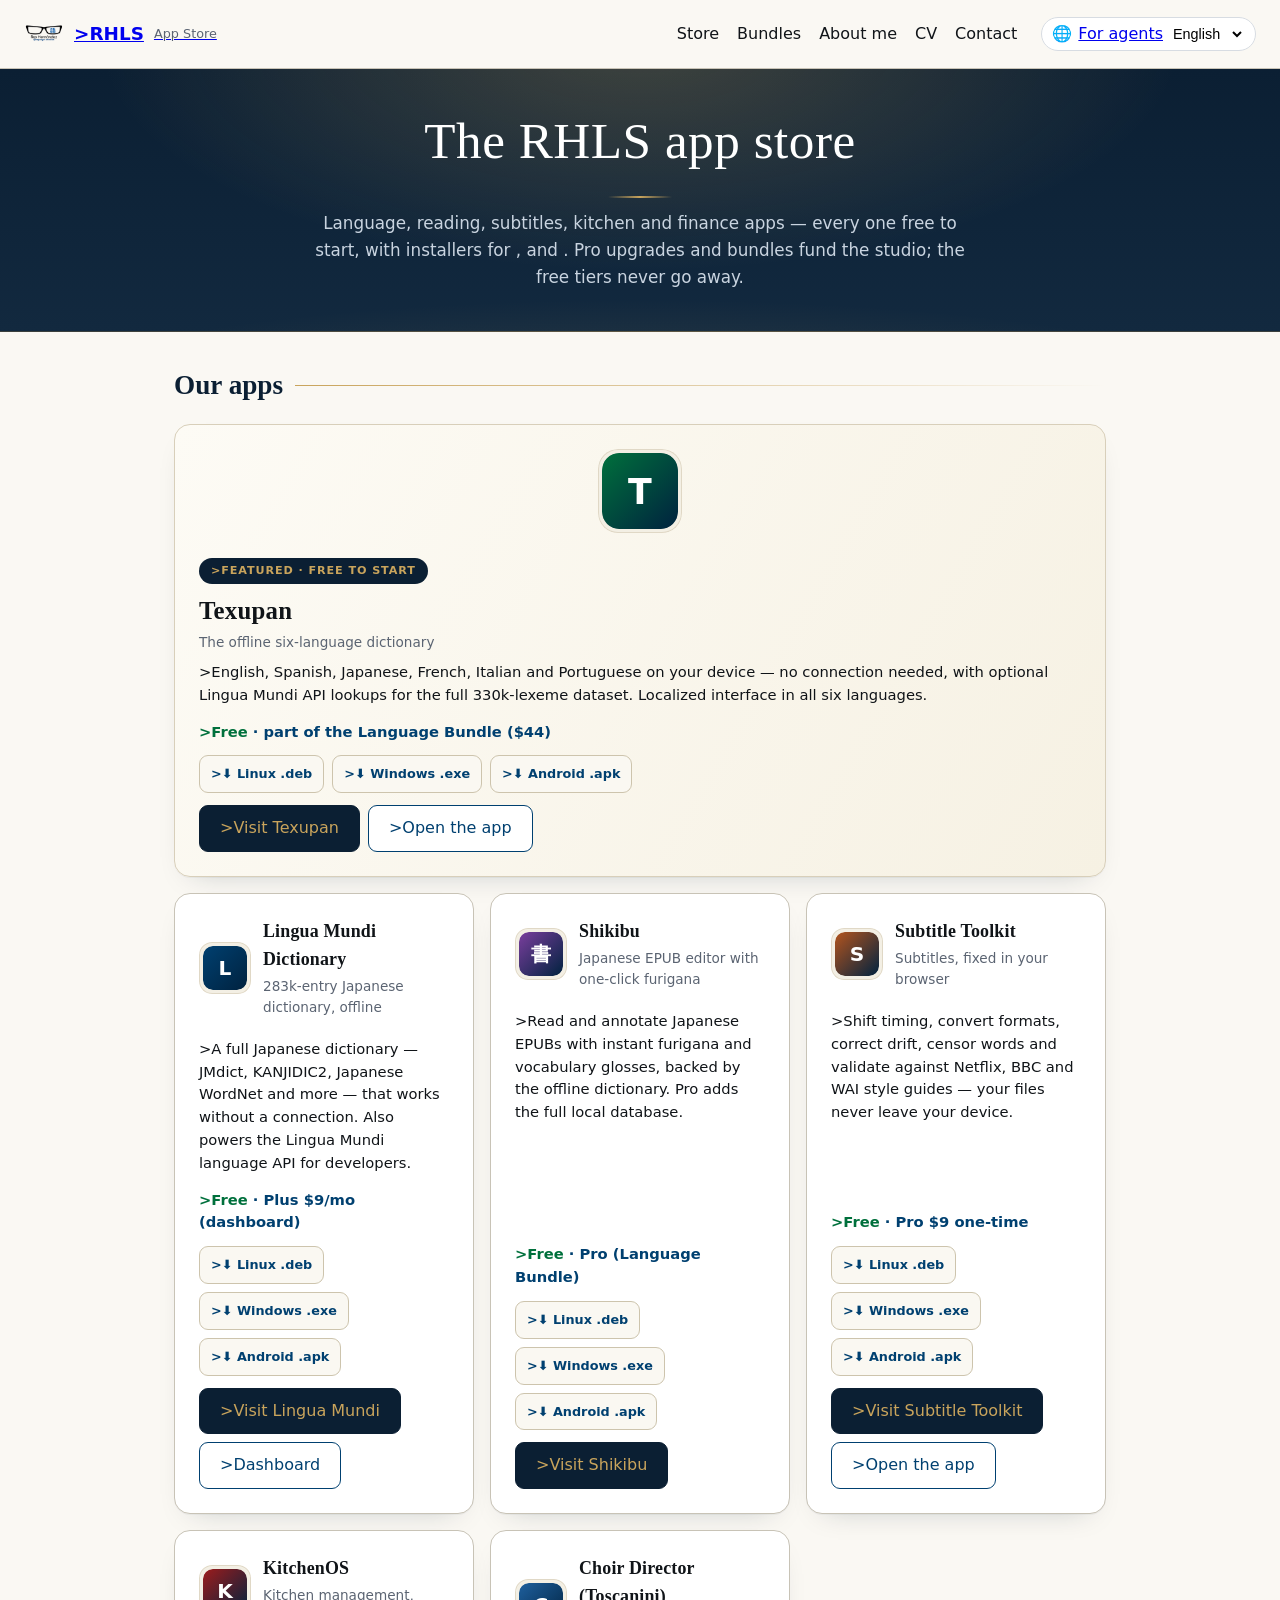
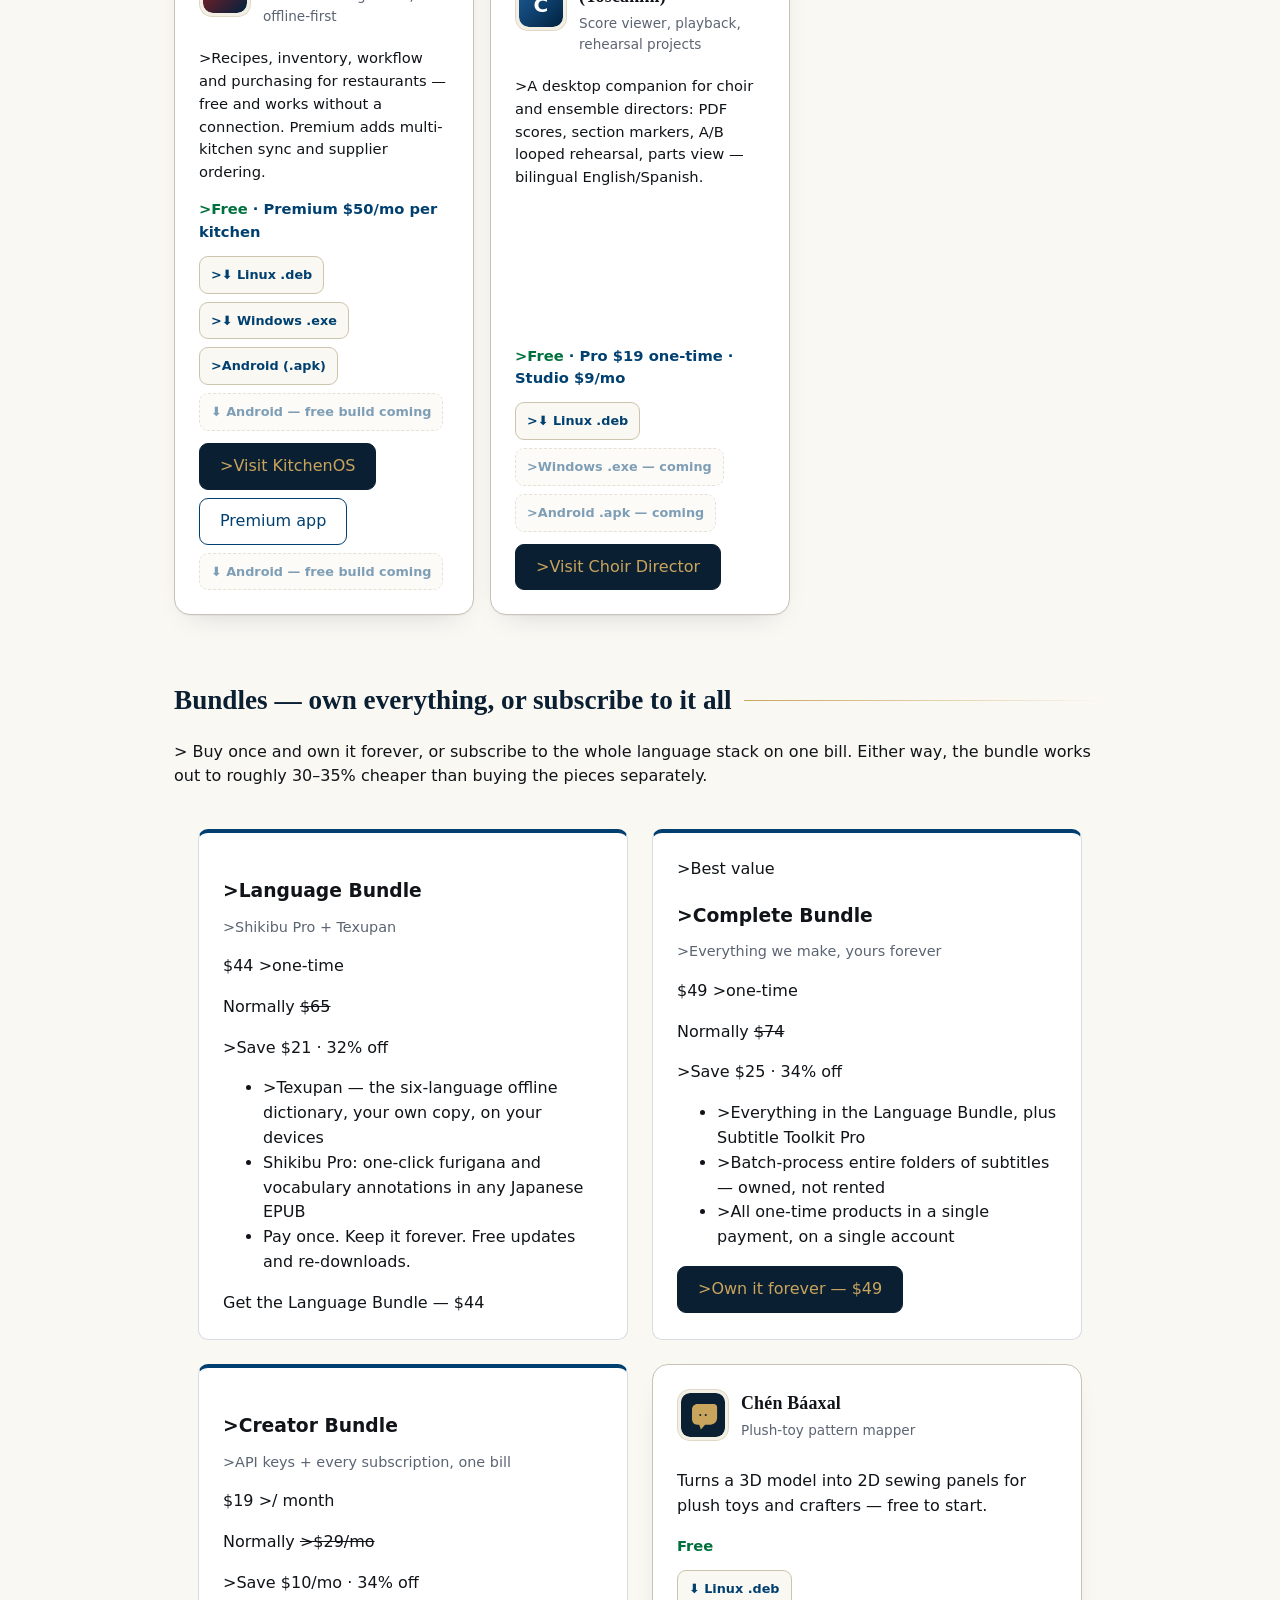
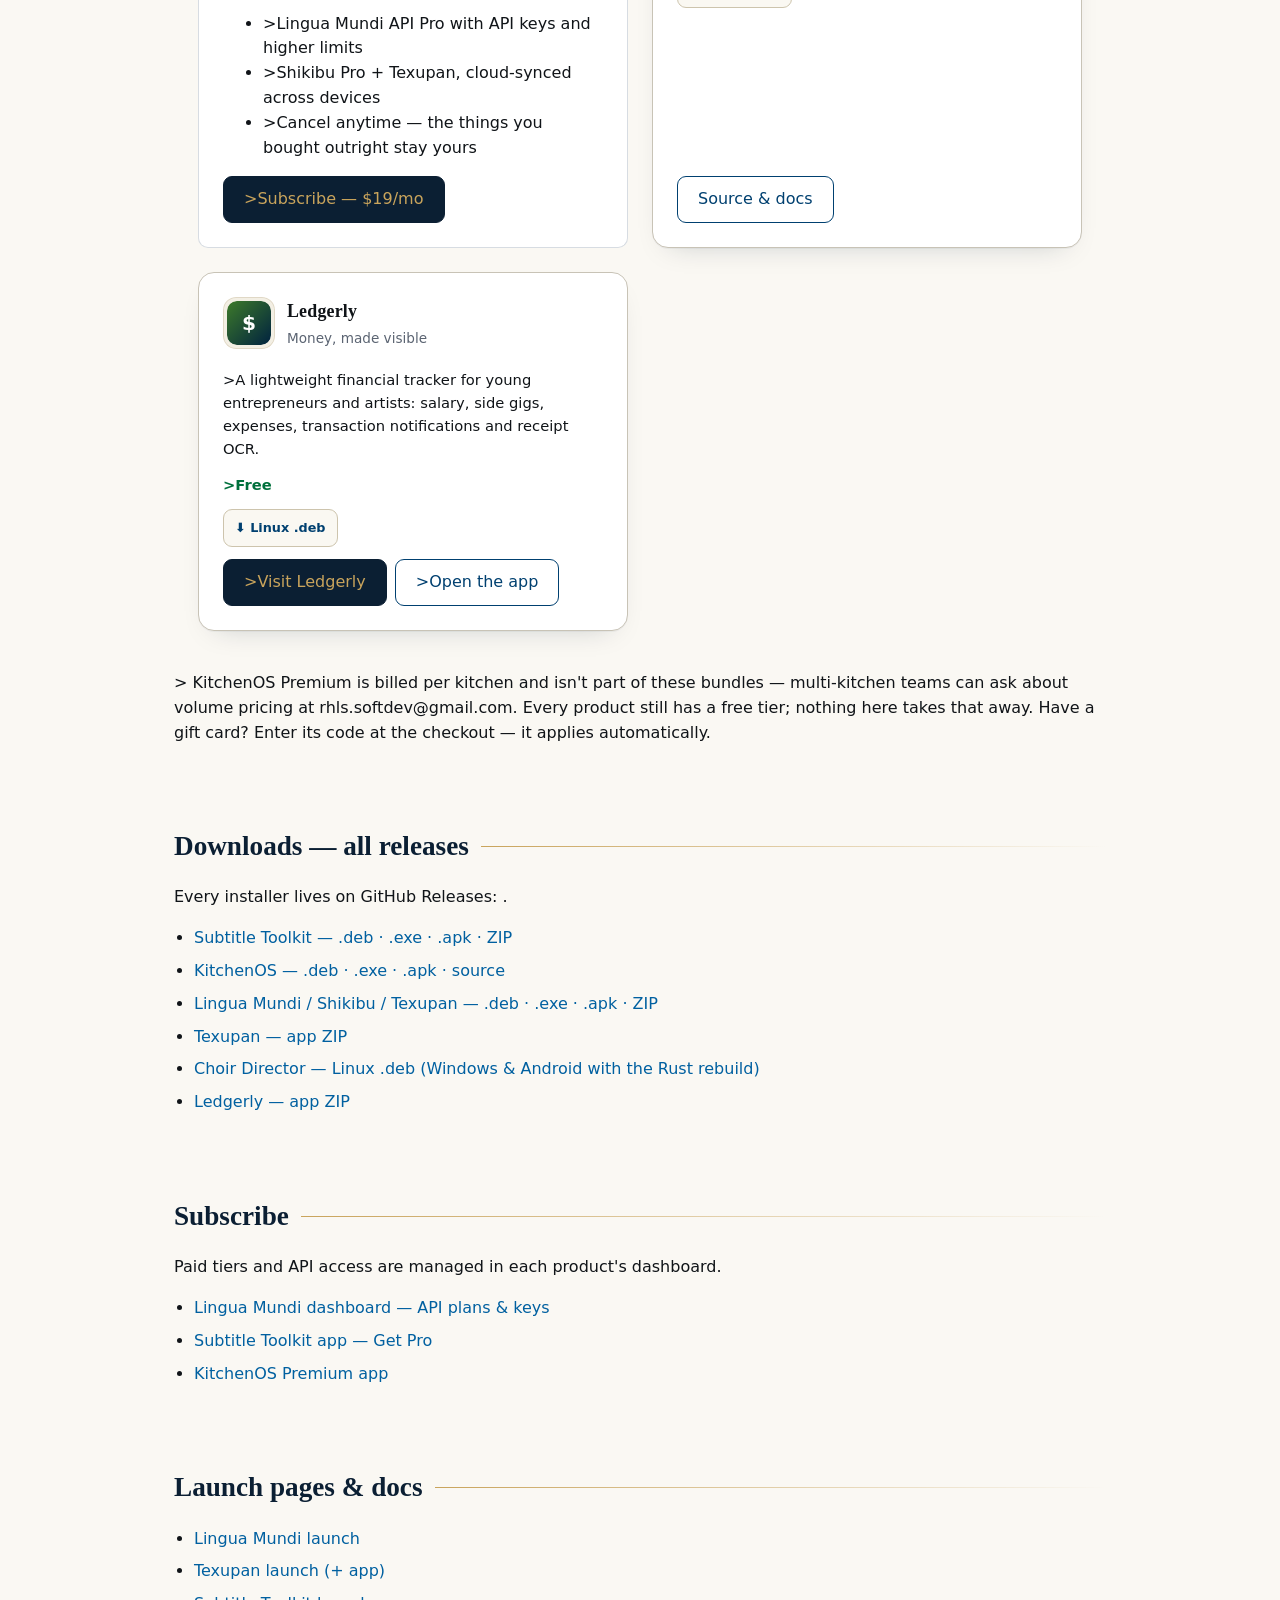
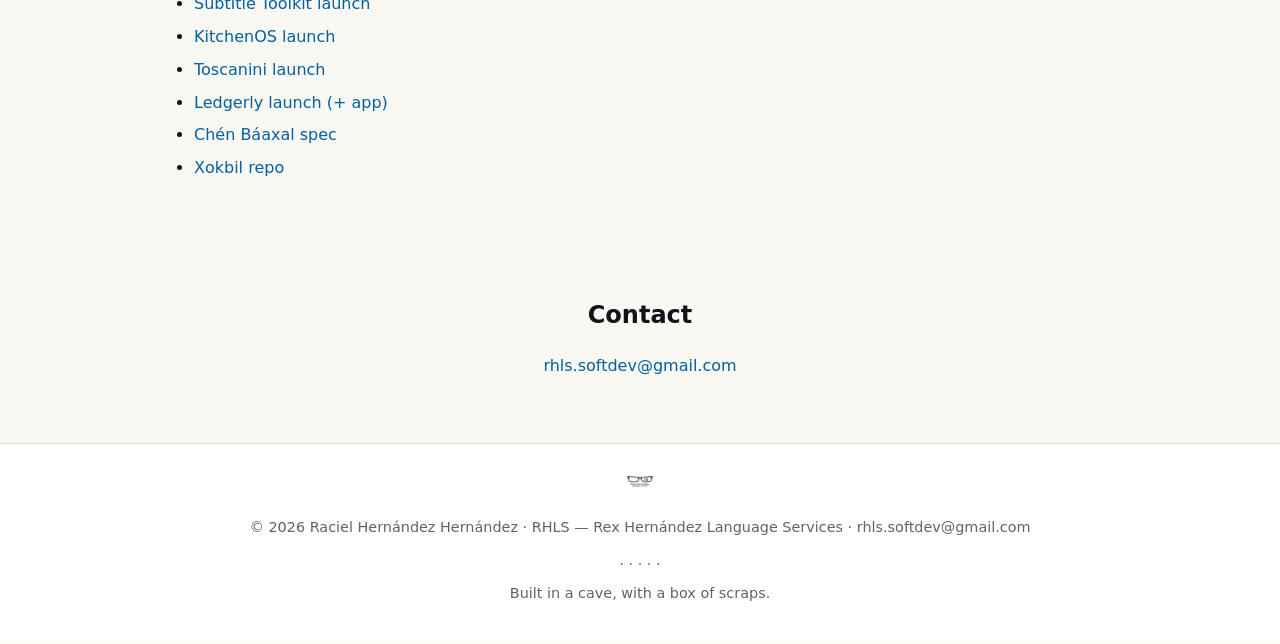
==== commit e59a0583: "app store overhaul: storefront grid, per-app DEB/EXE/APK downloads, icons (2026-08-31)" ====
--- a/index.html
+++ b/index.html
@@ -129,7 +129,7 @@
 			</nav>
 			<div class="lang-bar">
 				<label for="lang-select">🌐</label>
-				<select id="lang-select" aria-label="Language">
+				<a class="nav-link" href="agents.html">For agents</a> <select id="lang-select" aria-label="Language">
 					<option data-i18n="hub.auto.index.7846">>English</option>
 				</select>
 			</div>
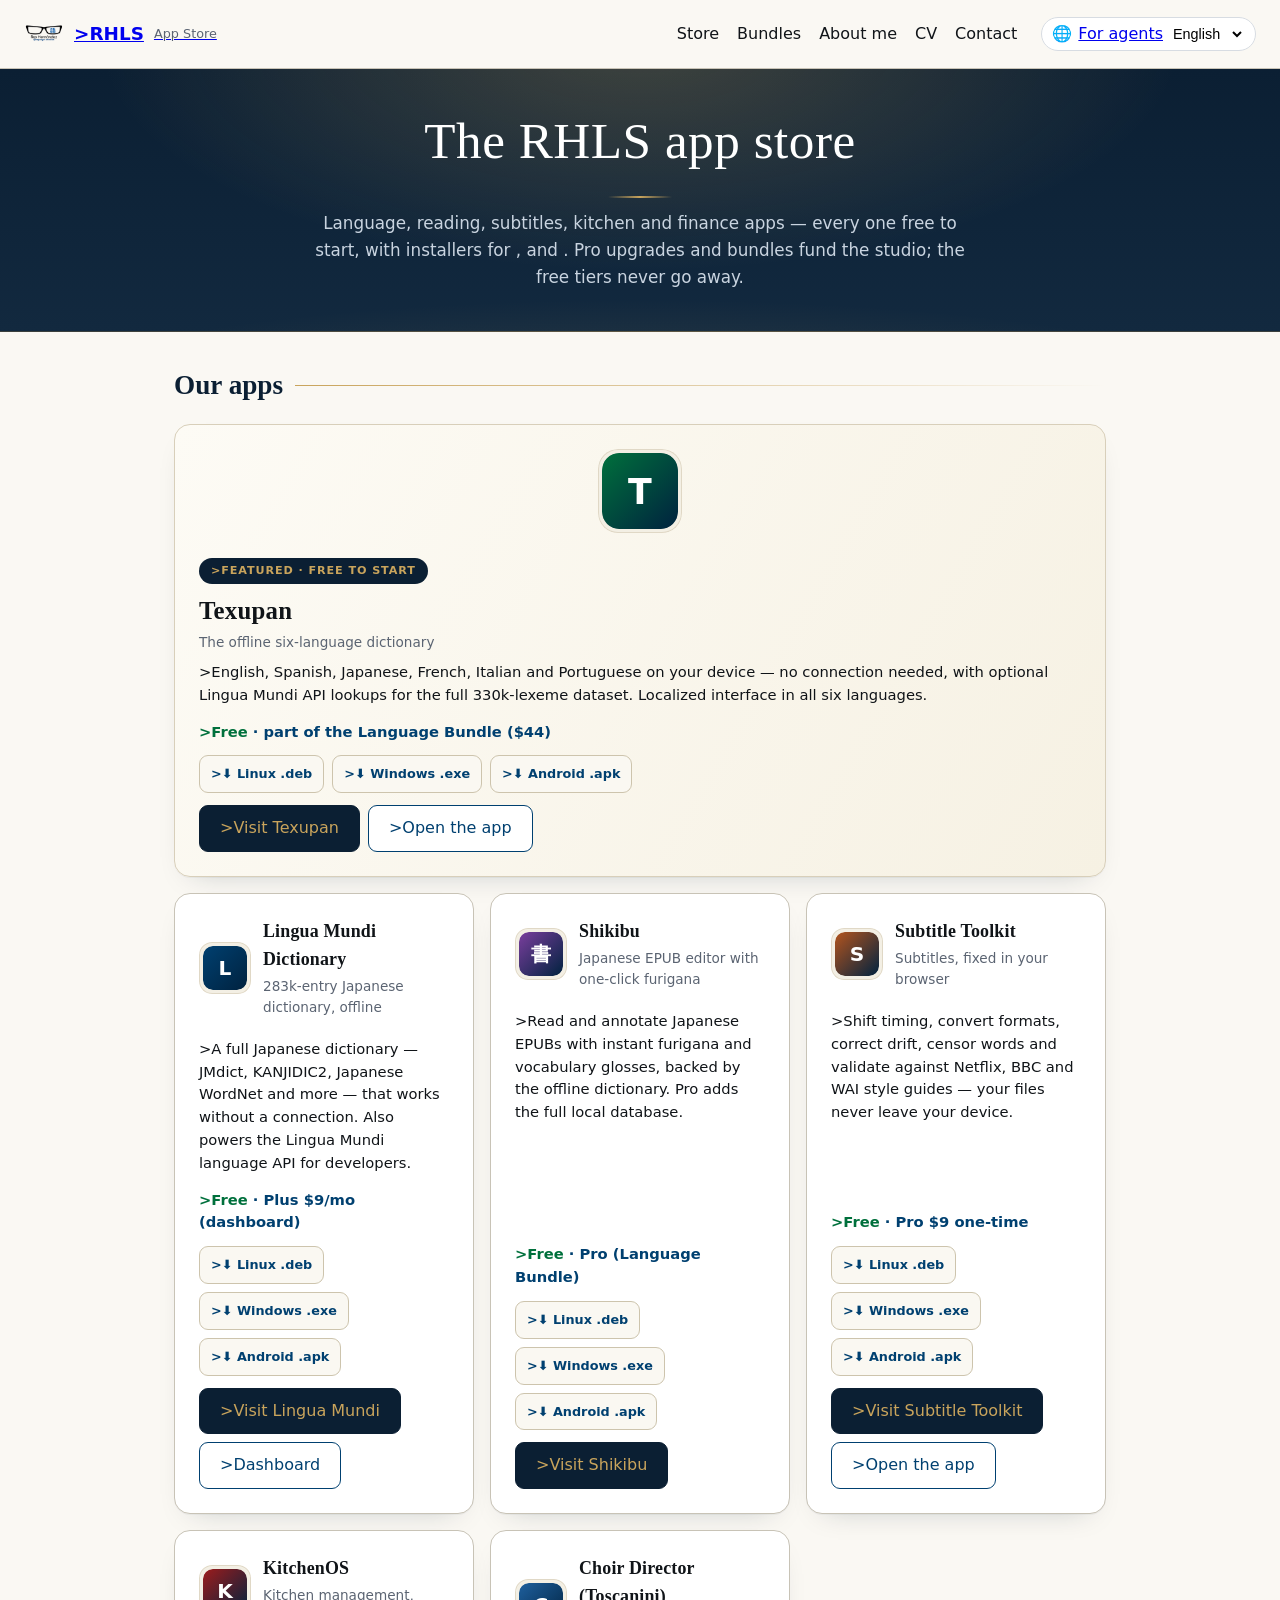
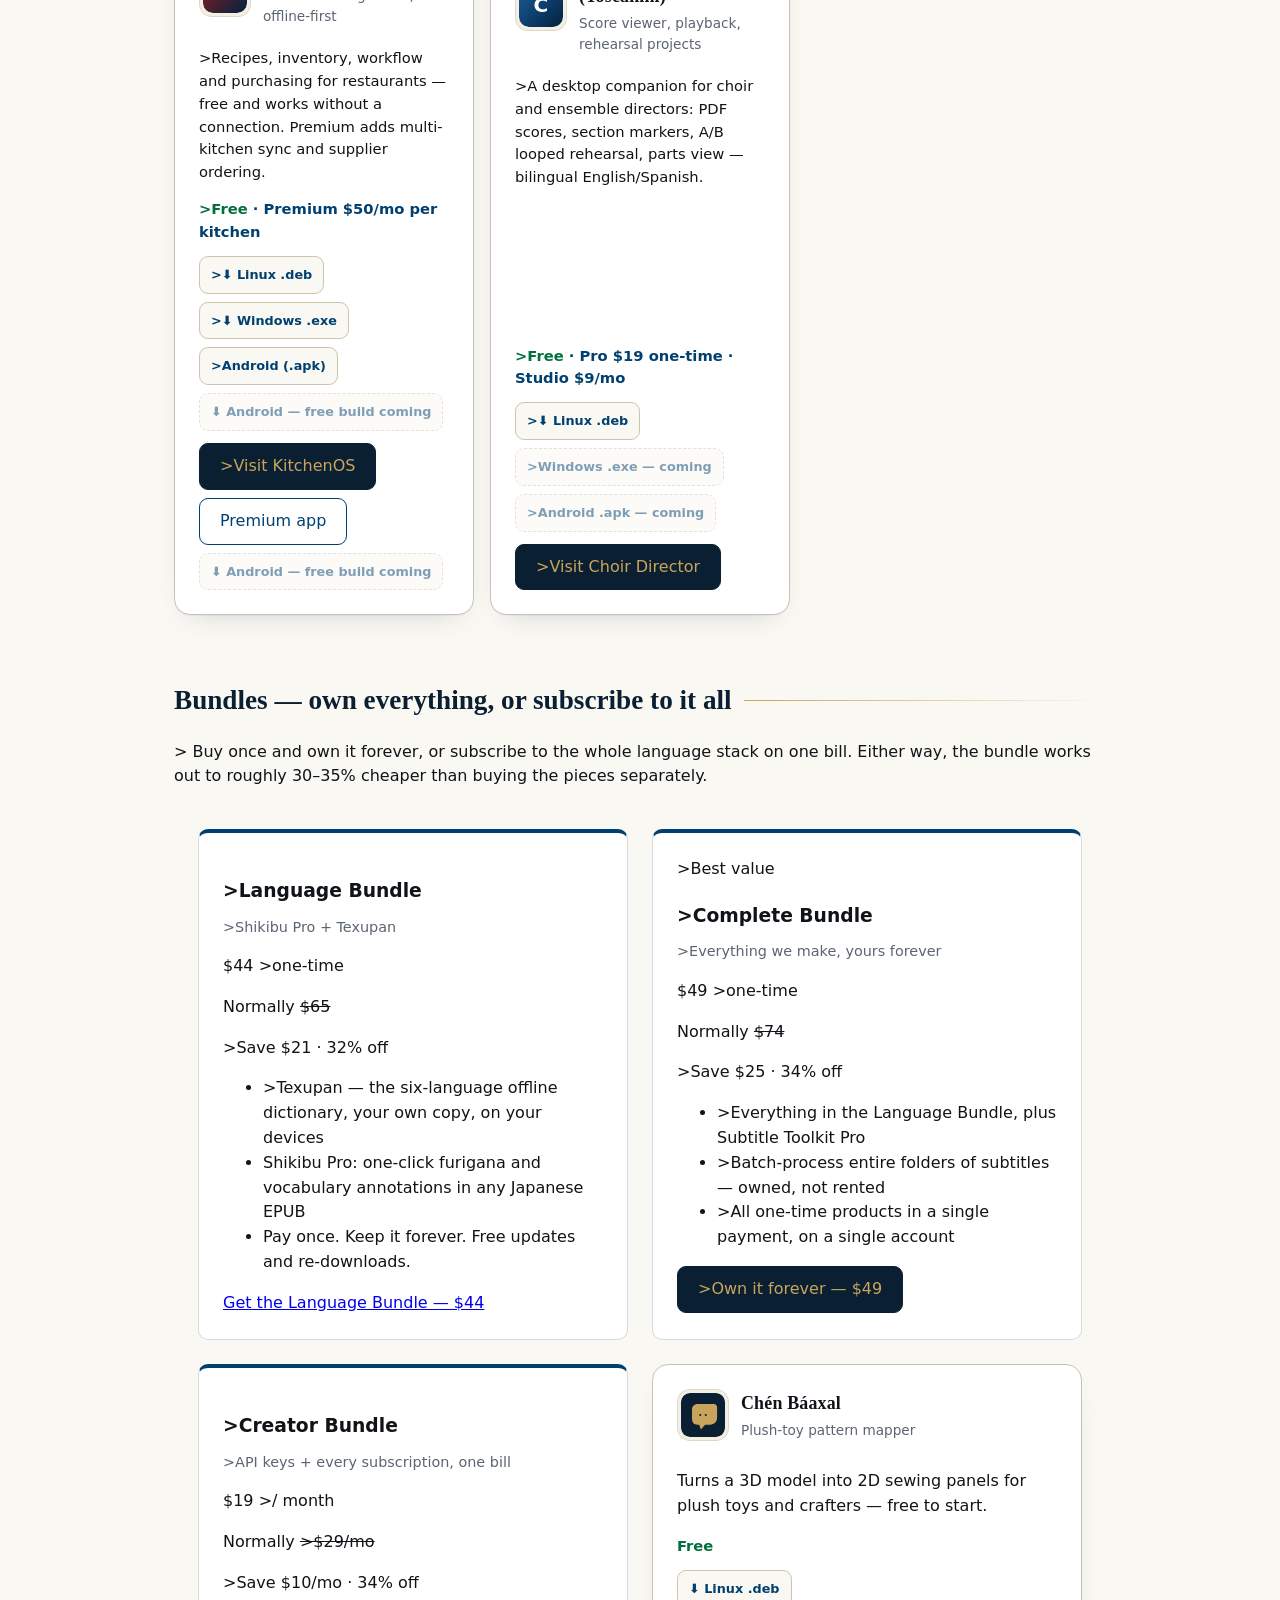
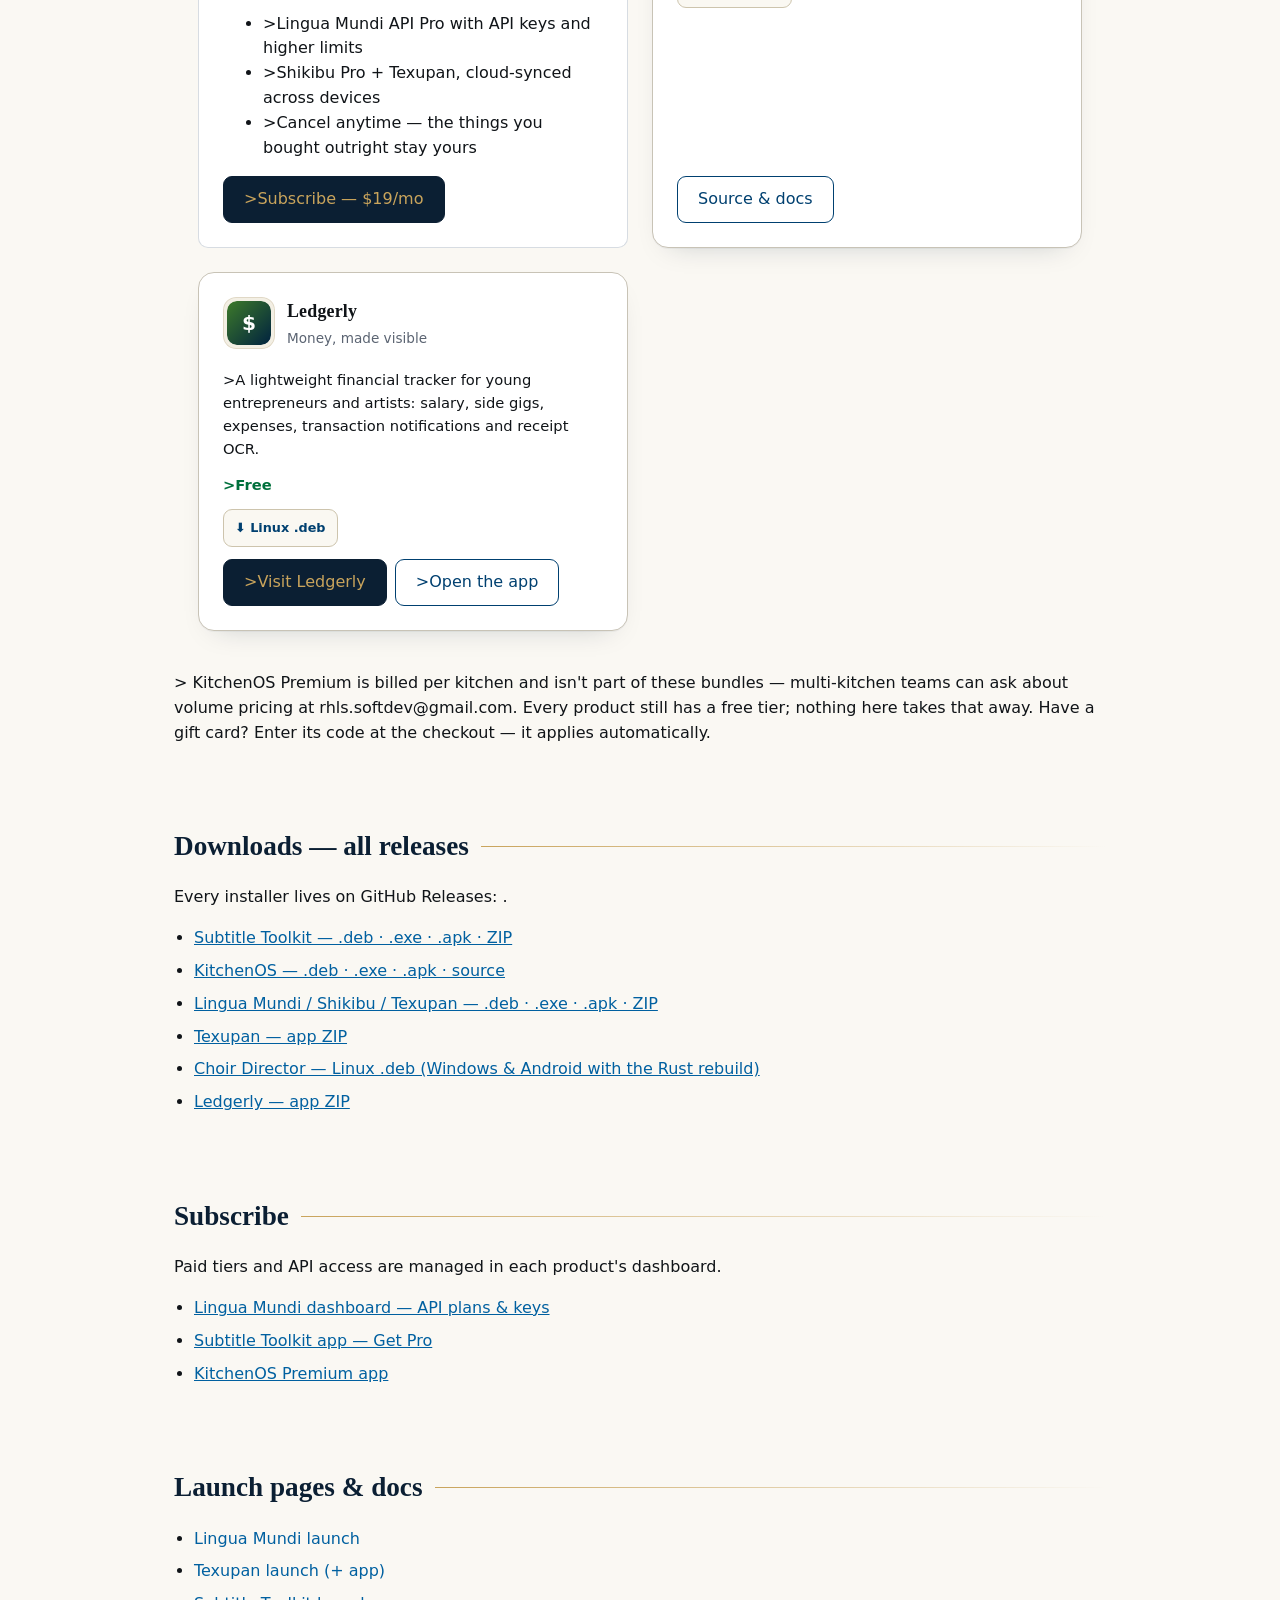
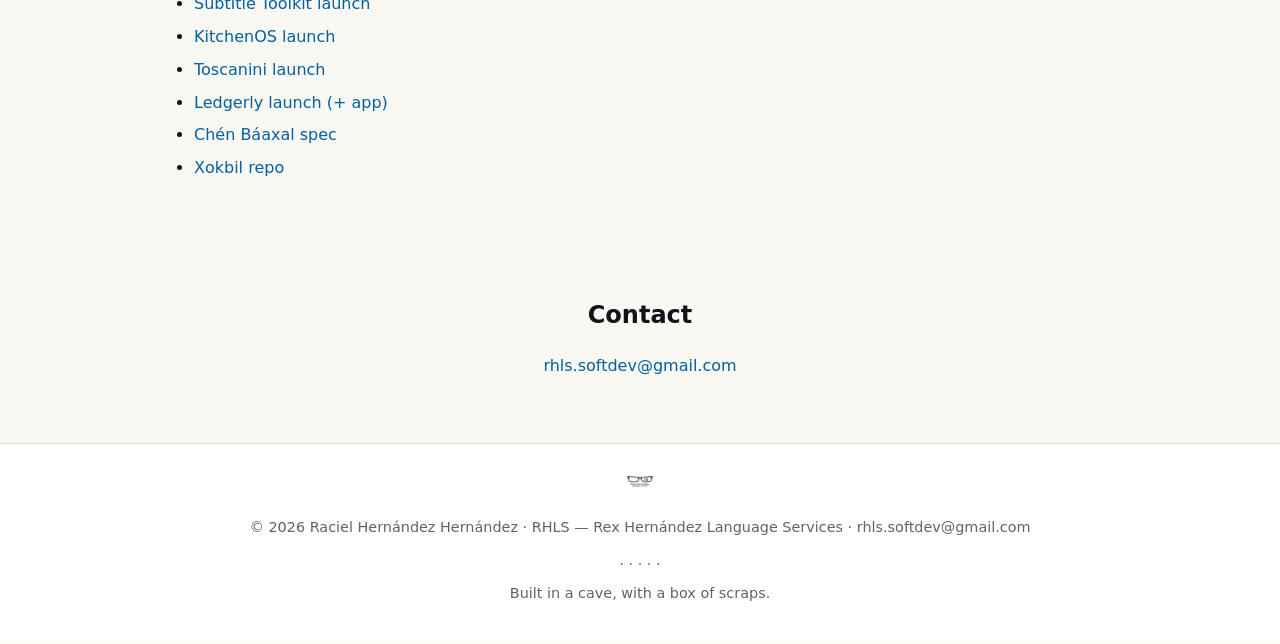
==== commit 6b024fbf: "audit P0/P1: dead CTAs get real links, > artifacts stripped, platform claim softened, sitemap expand" ====
--- a/index.html
+++ b/index.html
@@ -3,10 +3,10 @@
 	<head>
 		<meta charset="UTF-8" />
 		<meta name="viewport" content="width=device-width, initial-scale=1.0" />
-		<title data-i18n="hub.auto.index.8570">>RHLS App Store — Rex Hernández Language Services · download for Linux, Windows &amp; Android</title>
+		<title data-i18n="hub.auto.index.8570">RHLS App Store — Rex Hernández Language Services · download for Linux, Windows &amp; Android</title>
 		<meta
 			name="description"
-			content="The RHLS app store: Texupan (offline six-language dictionary), Shikibu (Japanese EPUB editor), Lingua Mundi Dictionary, Subtitle Toolkit, KitchenOS, Choir Director and Ledgerly. Every app free to start — installers for Linux (.deb), Windows (.exe) and Android (.apk), Pro upgrades and bundles."
+			content="The RHLS app store: Texupan (offline six-language dictionary), Shikibu (Japanese EPUB editor), Lingua Mundi Dictionary, Subtitle Toolkit, KitchenOS, Choir Director and Ledgerly. Every app free to start — Pro upgrades, bundles, and downloads with platform availability shown on each product."
 		/>
 		<link rel="icon" type="image/png" href="favicon.png" />
 		<meta property="og:title" content="RHLS App Store — free apps for Linux, Windows &amp; Android" />
@@ -117,7 +117,7 @@
 		<header class="topbar">
 			<a class="brand-lockup" href="index.html" aria-label="RHLS App Store — home">
 				<img src="rhls-logo-sm.png" alt="RHLS logo" class="brand-logo" />
-				<span data-i18n="hub.auto.index.c379" class="brand">>RHLS</span>
+				<span data-i18n="hub.auto.index.c379" class="brand">RHLS</span>
 				<span class="brand-sub" data-i18n="hub.brand.sub">App Store</span>
 			</a>
 			<nav>
@@ -130,7 +130,7 @@
 			<div class="lang-bar">
 				<label for="lang-select">🌐</label>
 				<a class="nav-link" href="agents.html">For agents</a> <select id="lang-select" aria-label="Language">
-					<option data-i18n="hub.auto.index.7846">>English</option>
+					<option data-i18n="hub.auto.index.7846">English</option>
 				</select>
 			</div>
 		</header>
@@ -138,7 +138,7 @@
 		<section class="store-hero">
 			<h1 data-i18n="hub.hero.title">The RHLS app store</h1>
 			<p data-i18n="hub.hero.sub">Language, reading, subtitles, kitchen and finance apps — every one free to start, with installers for
-				<strong data-i18n="hub.auto.index.ec03">>Linux (.deb)</strong>, <strong data-i18n="hub.auto.index.87bb">>Windows (.exe)</strong> and <strong data-i18n="hub.auto.index.c2f7">>Android (.apk)</strong>.
+				<strong data-i18n="hub.auto.index.ec03">Linux (.deb)</strong>, <strong data-i18n="hub.auto.index.87bb">Windows (.exe)</strong> and <strong data-i18n="hub.auto.index.c2f7">Android (.apk)</strong>.
 				Pro upgrades and bundles fund the studio; the free tiers never go away.</p>
 		</section>
 
@@ -149,21 +149,21 @@
 				<article class="app-card featured" id="texupan">
 					<img class="app-icon" src="icons/texupan.svg" alt="" width="84" height="84" />
 					<div>
-						<span data-i18n="hub.auto.index.54a6" class="badge">>Featured · free to start</span>
+						<span data-i18n="hub.auto.index.54a6" class="badge">Featured · free to start</span>
 						<h3 data-i18n="hub.app.texupan.name">Texupan</h3>
 						<p class="app-tag" data-i18n="hub.app.texupan.tag">The offline six-language dictionary</p>
-						<p data-i18n="hub.auto.index.4022" class="app-desc">>English, Spanish, Japanese, French, Italian and Portuguese on your device —
+						<p data-i18n="hub.auto.index.4022" class="app-desc">English, Spanish, Japanese, French, Italian and Portuguese on your device —
 							no connection needed, with optional Lingua Mundi API lookups for the full 330k-lexeme
 							dataset. Localized interface in all six languages.</p>
-						<p class="app-price"><span data-i18n="hub.auto.index.b24c" class="free">>Free</span> · part of the Language Bundle ($44)</p>
+						<p class="app-price"><span data-i18n="hub.auto.index.b24c" class="free">Free</span> · part of the Language Bundle ($44)</p>
 						<div class="platforms">
-							<a data-i18n="hub.auto.index.cf61" class="pbtn" href="https://github.com/RHLS-softdev/lingua-mundi-launch/releases/latest/download/Core6-Dictionary-0.1.0-linux-amd64.deb">>⬇ Linux .deb</a>
-							<a data-i18n="hub.auto.index.6d11" class="pbtn" href="https://github.com/RHLS-softdev/lingua-mundi-launch/releases/latest/download/Core6-Dictionary-0.1.0-win64.exe">>⬇ Windows .exe</a>
-							<a data-i18n="hub.auto.index.dc88" class="pbtn" href="https://github.com/RHLS-softdev/lingua-mundi-launch/releases/latest/download/Core6-0.1.0-android.apk">>⬇ Android .apk</a>
+							<a data-i18n="hub.auto.index.cf61" class="pbtn" href="https://github.com/RHLS-softdev/lingua-mundi-launch/releases/latest/download/Core6-Dictionary-0.1.0-linux-amd64.deb">⬇ Linux .deb</a>
+							<a data-i18n="hub.auto.index.6d11" class="pbtn" href="https://github.com/RHLS-softdev/lingua-mundi-launch/releases/latest/download/Core6-Dictionary-0.1.0-win64.exe">⬇ Windows .exe</a>
+							<a data-i18n="hub.auto.index.dc88" class="pbtn" href="https://github.com/RHLS-softdev/lingua-mundi-launch/releases/latest/download/Core6-0.1.0-android.apk">⬇ Android .apk</a>
 						</div>
 						<div class="card-actions">
-							<a data-i18n="hub.auto.index.5613" class="btn btn-primary" href="https://rhls-softdev.github.io/texupan-launch/">>Visit Texupan</a>
-							<a data-i18n="hub.auto.index.0d5f" class="btn" href="https://rhls-softdev.github.io/texupan-launch/app/">>Open the app</a>
+							<a data-i18n="hub.auto.index.5613" class="btn btn-primary" href="https://rhls-softdev.github.io/texupan-launch/">Visit Texupan</a>
+							<a data-i18n="hub.auto.index.0d5f" class="btn" href="https://rhls-softdev.github.io/texupan-launch/app/">Open the app</a>
 						</div>
 					</div>
 				</article>
@@ -173,17 +173,17 @@
 						<img class="app-icon" src="icons/lingua-mundi.svg" alt="" width="52" height="52" />
 						<div><h3 data-i18n="hub.app.lingua.name">Lingua Mundi Dictionary</h3><p class="app-tag" data-i18n="hub.app.lingua.tag">283k-entry Japanese dictionary, offline</p></div>
 					</div>
-					<p data-i18n="hub.auto.index.c6d6" class="app-desc">>A full Japanese dictionary — JMdict, KANJIDIC2, Japanese WordNet and more —
+					<p data-i18n="hub.auto.index.c6d6" class="app-desc">A full Japanese dictionary — JMdict, KANJIDIC2, Japanese WordNet and more —
 						that works without a connection. Also powers the Lingua Mundi language API for developers.</p>
-					<p class="app-price"><span data-i18n="hub.auto.index.b24c" class="free">>Free</span> · Plus $9/mo (dashboard)</p>
-					<div class="platforms">
-						<a data-i18n="hub.auto.index.cf61" class="pbtn" href="https://github.com/RHLS-softdev/lingua-mundi-launch/releases/latest/download/Lingua-Mundi-Dictionary-1.0.0-linux-amd64.deb">>⬇ Linux .deb</a>
-						<a data-i18n="hub.auto.index.6d11" class="pbtn" href="https://github.com/RHLS-softdev/lingua-mundi-launch/releases/latest/download/Lingua-Mundi-Dictionary-1.0.0-win64.exe">>⬇ Windows .exe</a>
-						<a data-i18n="hub.auto.index.dc88" class="pbtn" href="https://github.com/RHLS-softdev/lingua-mundi-launch/releases/latest/download/Lingua-Mundi-Dictionary-1.0.0-android.apk">>⬇ Android .apk</a>
-					</div>
-					<div class="card-actions">
-						<a data-i18n="hub.auto.index.5929" class="btn btn-primary" href="https://rhls-softdev.github.io/lingua-mundi-launch/">>Visit Lingua Mundi</a>
-						<a data-i18n="hub.auto.index.2938" class="btn" href="https://rhls-softdev.github.io/lingua-mundi-launch/dashboard/">>Dashboard</a>
+					<p class="app-price"><span data-i18n="hub.auto.index.b24c" class="free">Free</span> · Plus $9/mo (dashboard)</p>
+					<div class="platforms">
+						<a data-i18n="hub.auto.index.cf61" class="pbtn" href="https://github.com/RHLS-softdev/lingua-mundi-launch/releases/latest/download/Lingua-Mundi-Dictionary-1.0.0-linux-amd64.deb">⬇ Linux .deb</a>
+						<a data-i18n="hub.auto.index.6d11" class="pbtn" href="https://github.com/RHLS-softdev/lingua-mundi-launch/releases/latest/download/Lingua-Mundi-Dictionary-1.0.0-win64.exe">⬇ Windows .exe</a>
+						<a data-i18n="hub.auto.index.dc88" class="pbtn" href="https://github.com/RHLS-softdev/lingua-mundi-launch/releases/latest/download/Lingua-Mundi-Dictionary-1.0.0-android.apk">⬇ Android .apk</a>
+					</div>
+					<div class="card-actions">
+						<a data-i18n="hub.auto.index.5929" class="btn btn-primary" href="https://rhls-softdev.github.io/lingua-mundi-launch/">Visit Lingua Mundi</a>
+						<a data-i18n="hub.auto.index.2938" class="btn" href="https://rhls-softdev.github.io/lingua-mundi-launch/dashboard/">Dashboard</a>
 					</div>
 				</article>
 
@@ -192,16 +192,16 @@
 						<img class="app-icon" src="icons/shikibu.svg" alt="" width="52" height="52" />
 						<div><h3 data-i18n="hub.app.shikibu.name">Shikibu</h3><p class="app-tag" data-i18n="hub.app.shikibu.tag">Japanese EPUB editor with one-click furigana</p></div>
 					</div>
-					<p data-i18n="hub.auto.index.90fe" class="app-desc">>Read and annotate Japanese EPUBs with instant furigana and vocabulary
+					<p data-i18n="hub.auto.index.90fe" class="app-desc">Read and annotate Japanese EPUBs with instant furigana and vocabulary
 						glosses, backed by the offline dictionary. Pro adds the full local database.</p>
-					<p class="app-price"><span data-i18n="hub.auto.index.b24c" class="free">>Free</span> · Pro (Language Bundle)</p>
-					<div class="platforms">
-						<a data-i18n="hub.auto.index.cf61" class="pbtn" href="https://github.com/RHLS-softdev/lingua-mundi-launch/releases/latest/download/Shikibu-1.0.0-linux-amd64.deb">>⬇ Linux .deb</a>
-						<a data-i18n="hub.auto.index.6d11" class="pbtn" href="https://github.com/RHLS-softdev/lingua-mundi-launch/releases/latest/download/Shikibu-1.0.0-win64.exe">>⬇ Windows .exe</a>
-						<a data-i18n="hub.auto.index.dc88" class="pbtn" href="https://github.com/RHLS-softdev/lingua-mundi-launch/releases/latest/download/Shikibu-1.0.0-android.apk">>⬇ Android .apk</a>
-					</div>
-					<div class="card-actions">
-						<a data-i18n="hub.auto.index.2526" class="btn btn-primary" href="https://rhls-softdev.github.io/lingua-mundi-launch/">>Visit Shikibu</a>
+					<p class="app-price"><span data-i18n="hub.auto.index.b24c" class="free">Free</span> · Pro (Language Bundle)</p>
+					<div class="platforms">
+						<a data-i18n="hub.auto.index.cf61" class="pbtn" href="https://github.com/RHLS-softdev/lingua-mundi-launch/releases/latest/download/Shikibu-1.0.0-linux-amd64.deb">⬇ Linux .deb</a>
+						<a data-i18n="hub.auto.index.6d11" class="pbtn" href="https://github.com/RHLS-softdev/lingua-mundi-launch/releases/latest/download/Shikibu-1.0.0-win64.exe">⬇ Windows .exe</a>
+						<a data-i18n="hub.auto.index.dc88" class="pbtn" href="https://github.com/RHLS-softdev/lingua-mundi-launch/releases/latest/download/Shikibu-1.0.0-android.apk">⬇ Android .apk</a>
+					</div>
+					<div class="card-actions">
+						<a data-i18n="hub.auto.index.2526" class="btn btn-primary" href="https://rhls-softdev.github.io/lingua-mundi-launch/">Visit Shikibu</a>
 					</div>
 				</article>
 
@@ -210,17 +210,17 @@
 						<img class="app-icon" src="icons/subtitle-toolkit.svg" alt="" width="52" height="52" />
 						<div><h3 data-i18n="hub.app.subtitle.name">Subtitle Toolkit</h3><p class="app-tag" data-i18n="hub.app.subtitle.tag">Subtitles, fixed in your browser</p></div>
 					</div>
-					<p data-i18n="hub.auto.index.d6b5" class="app-desc">>Shift timing, convert formats, correct drift, censor words and validate
+					<p data-i18n="hub.auto.index.d6b5" class="app-desc">Shift timing, convert formats, correct drift, censor words and validate
 						against Netflix, BBC and WAI style guides — your files never leave your device.</p>
-					<p class="app-price"><span data-i18n="hub.auto.index.b24c" class="free">>Free</span> · Pro $9 one-time</p>
-					<div class="platforms">
-						<a data-i18n="hub.auto.index.cf61" class="pbtn" href="https://github.com/RHLS-softdev/subtitle-toolkit-launch/releases/latest/download/Subtitle-Toolkit-0.2.0-linux-amd64.deb">>⬇ Linux .deb</a>
-						<a data-i18n="hub.auto.index.6d11" class="pbtn" href="https://github.com/RHLS-softdev/subtitle-toolkit-launch/releases/latest/download/Subtitle-Toolkit-0.2.0-win64.exe">>⬇ Windows .exe</a>
-						<a data-i18n="hub.auto.index.dc88" class="pbtn" href="https://github.com/RHLS-softdev/subtitle-toolkit-launch/releases/latest/download/Subtitle-Toolkit-0.2.0-android.apk">>⬇ Android .apk</a>
-					</div>
-					<div class="card-actions">
-						<a data-i18n="hub.auto.index.28b5" class="btn btn-primary" href="https://rhls-softdev.github.io/subtitle-toolkit-launch/">>Visit Subtitle Toolkit</a>
-						<a data-i18n="hub.auto.index.0d5f" class="btn" href="https://rhls-softdev.github.io/subtitle-toolkit-launch/app/">>Open the app</a>
+					<p class="app-price"><span data-i18n="hub.auto.index.b24c" class="free">Free</span> · Pro $9 one-time</p>
+					<div class="platforms">
+						<a data-i18n="hub.auto.index.cf61" class="pbtn" href="https://github.com/RHLS-softdev/subtitle-toolkit-launch/releases/latest/download/Subtitle-Toolkit-0.2.0-linux-amd64.deb">⬇ Linux .deb</a>
+						<a data-i18n="hub.auto.index.6d11" class="pbtn" href="https://github.com/RHLS-softdev/subtitle-toolkit-launch/releases/latest/download/Subtitle-Toolkit-0.2.0-win64.exe">⬇ Windows .exe</a>
+						<a data-i18n="hub.auto.index.dc88" class="pbtn" href="https://github.com/RHLS-softdev/subtitle-toolkit-launch/releases/latest/download/Subtitle-Toolkit-0.2.0-android.apk">⬇ Android .apk</a>
+					</div>
+					<div class="card-actions">
+						<a data-i18n="hub.auto.index.28b5" class="btn btn-primary" href="https://rhls-softdev.github.io/subtitle-toolkit-launch/">Visit Subtitle Toolkit</a>
+						<a data-i18n="hub.auto.index.0d5f" class="btn" href="https://rhls-softdev.github.io/subtitle-toolkit-launch/app/">Open the app</a>
 					</div>
 				</article>
 
@@ -229,17 +229,17 @@
 						<img class="app-icon" src="icons/kitchenos.svg" alt="" width="52" height="52" />
 						<div><h3 data-i18n="hub.app.kitchen.name">KitchenOS</h3><p class="app-tag" data-i18n="hub.app.kitchen.tag">Kitchen management, offline-first</p></div>
 					</div>
-					<p data-i18n="hub.auto.index.a68b" class="app-desc">>Recipes, inventory, workflow and purchasing for restaurants — free and
+					<p data-i18n="hub.auto.index.a68b" class="app-desc">Recipes, inventory, workflow and purchasing for restaurants — free and
 						works without a connection. Premium adds multi-kitchen sync and supplier ordering.</p>
-					<p class="app-price"><span data-i18n="hub.auto.index.b24c" class="free">>Free</span> · Premium $50/mo per kitchen</p>
-					<div class="platforms">
-						<a data-i18n="hub.auto.index.cf61" class="pbtn" href="https://github.com/RHLS-softdev/kitchenos-launch/releases/latest/download/KitchenOS-0.6.0-linux-amd64.deb">>⬇ Linux .deb</a>
-						<a data-i18n="hub.auto.index.6d11" class="pbtn" href="https://github.com/RHLS-softdev/kitchenos-launch/releases/latest/download/KitchenOS-0.6.0-win64.exe">>⬇ Windows .exe</a>
+					<p class="app-price"><span data-i18n="hub.auto.index.b24c" class="free">Free</span> · Premium $50/mo per kitchen</p>
+					<div class="platforms">
+						<a data-i18n="hub.auto.index.cf61" class="pbtn" href="https://github.com/RHLS-softdev/kitchenos-launch/releases/latest/download/KitchenOS-0.6.0-linux-amd64.deb">⬇ Linux .deb</a>
+						<a data-i18n="hub.auto.index.6d11" class="pbtn" href="https://github.com/RHLS-softdev/kitchenos-launch/releases/latest/download/KitchenOS-0.6.0-win64.exe">⬇ Windows .exe</a>
 						<a data-i18n="hub.auto.index.c2f7" class="pbtn" href="https://github.com/RHLS-softdev/kitchenos-launch/releases/latest/download/KitchenOS-0.6.0-android.apk">⬇ Android .apk</a>
 						<a class="pbtn soon" aria-disabled="true">⬇ Android — free build coming</a>
 					</div>
 					<div class="card-actions">
-						<a data-i18n="hub.auto.index.baaa" class="btn btn-primary" href="https://rhls-softdev.github.io/kitchenos-launch/">>Visit KitchenOS</a>
+						<a data-i18n="hub.auto.index.baaa" class="btn btn-primary" href="https://rhls-softdev.github.io/kitchenos-launch/">Visit KitchenOS</a>
 						<a class="btn" href="https://rhls-softdev.github.io/kitchenos-launch/premium/">Premium app</a>
 						<a class="pbtn soon" aria-disabled="true">⬇ Android — free build coming</a>
 					</div>
@@ -250,16 +250,16 @@
 						<img class="app-icon" src="icons/choir-director.svg" alt="" width="52" height="52" />
 						<div><h3 data-i18n="hub.app.choir.name">Choir Director (Toscanini)</h3><p class="app-tag" data-i18n="hub.app.choir.tag">Score viewer, playback, rehearsal projects</p></div>
 					</div>
-					<p data-i18n="hub.auto.index.95b2" class="app-desc">>A desktop companion for choir and ensemble directors: PDF scores,
+					<p data-i18n="hub.auto.index.95b2" class="app-desc">A desktop companion for choir and ensemble directors: PDF scores,
 						section markers, A/B looped rehearsal, parts view — bilingual English/Spanish.</p>
-					<p class="app-price"><span data-i18n="hub.auto.index.b24c" class="free">>Free</span> · Pro $19 one-time · Studio $9/mo</p>
-					<div class="platforms">
-						<a data-i18n="hub.auto.index.cf61" class="pbtn" href="https://github.com/RHLS-softdev/toscanini-launch/releases/latest/download/choir-director_1.0.0_amd64.deb">>⬇ Linux .deb</a>
-						<span data-i18n="hub.auto.index.15f7" class="pbtn soon" title="Shipping with the Rust rebuild">>Windows .exe — coming</span>
-						<span data-i18n="hub.auto.index.5360" class="pbtn soon" title="Shipping with the Rust rebuild">>Android .apk — coming</span>
-					</div>
-					<div class="card-actions">
-						<a data-i18n="hub.auto.index.bce7" class="btn btn-primary" href="https://rhls-softdev.github.io/toscanini-launch/">>Visit Choir Director</a>
+					<p class="app-price"><span data-i18n="hub.auto.index.b24c" class="free">Free</span> · Pro $19 one-time · Studio $9/mo</p>
+					<div class="platforms">
+						<a data-i18n="hub.auto.index.cf61" class="pbtn" href="https://github.com/RHLS-softdev/toscanini-launch/releases/latest/download/choir-director_1.0.0_amd64.deb">⬇ Linux .deb</a>
+						<span data-i18n="hub.auto.index.15f7" class="pbtn soon" title="Shipping with the Rust rebuild">Windows .exe — coming</span>
+						<span data-i18n="hub.auto.index.5360" class="pbtn soon" title="Shipping with the Rust rebuild">Android .apk — coming</span>
+					</div>
+					<div class="card-actions">
+						<a data-i18n="hub.auto.index.bce7" class="btn btn-primary" href="https://rhls-softdev.github.io/toscanini-launch/">Visit Choir Director</a>
 					</div>
 				</article>
 
@@ -268,55 +268,55 @@
 
 		<section id="bundles" class="strip bundles">
 			<h2 data-i18n="hub.bundles.title">Bundles — own everything, or subscribe to it all</h2>
-			<p data-i18n="hub.auto.index.9691" class="bundles-intro">>
+			<p data-i18n="hub.auto.index.9691" class="bundles-intro">
 				Buy once and own it forever, or subscribe to the whole language stack on one bill.
 				Either way, the bundle works out to roughly 30–35% cheaper than buying the pieces separately.
 			</p>
 			<div class="products bundle-grid">
 				<article class="card bundle-card">
-					<h3 data-i18n="hub.auto.index.005d">>Language Bundle</h3>
-					<p data-i18n="hub.auto.index.714c" class="tag">>Shikibu Pro + Texupan</p>
-					<p class="bundle-price">$44 <span data-i18n="hub.auto.index.7711" class="period">>one-time</span></p>
+					<h3 data-i18n="hub.auto.index.005d">Language Bundle</h3>
+					<p data-i18n="hub.auto.index.714c" class="tag">Shikibu Pro + Texupan</p>
+					<p class="bundle-price">$44 <span data-i18n="hub.auto.index.7711" class="period">one-time</span></p>
 					<p class="bundle-worth">Normally <s>$65</s></p>
-					<p data-i18n="hub.auto.index.b5fc" class="bundle-save">>Save $21 · 32% off</p>
+					<p data-i18n="hub.auto.index.b5fc" class="bundle-save">Save $21 · 32% off</p>
 					<ul class="bundle-list">
-						<li data-i18n="hub.auto.index.b883">>Texupan — the six-language offline dictionary, your own copy, on your devices</li>
+						<li data-i18n="hub.auto.index.b883">Texupan — the six-language offline dictionary, your own copy, on your devices</li>
 						<li data-i18n="hub.lz.index.a75f">Shikibu Pro: one-click furigana and vocabulary annotations in any Japanese EPUB</li>
 						<li data-i18n="hub.lz.index.9a7c">Pay once. Keep it forever. Free updates and re-downloads.</li>
 					</ul>
 					<div class="card-actions">
-						<a data-i18n="hub.lz.index.2b1f">Get the Language Bundle — $44</a>
+						<a href="https://buy.stripe.com/3cI8wP9u70X64MGf9t6AM00" data-i18n="hub.lz.index.2b1f">Get the Language Bundle — $44</a>
 					</div>
 				</article>
 				<article class="card bundle-card bundle-featured">
-					<span data-i18n="hub.auto.index.0081" class="bundle-badge">>Best value</span>
-					<h3 data-i18n="hub.auto.index.9ef5">>Complete Bundle</h3>
-					<p data-i18n="hub.auto.index.4ef6" class="tag">>Everything we make, yours forever</p>
-					<p class="bundle-price">$49 <span data-i18n="hub.auto.index.7711" class="period">>one-time</span></p>
+					<span data-i18n="hub.auto.index.0081" class="bundle-badge">Best value</span>
+					<h3 data-i18n="hub.auto.index.9ef5">Complete Bundle</h3>
+					<p data-i18n="hub.auto.index.4ef6" class="tag">Everything we make, yours forever</p>
+					<p class="bundle-price">$49 <span data-i18n="hub.auto.index.7711" class="period">one-time</span></p>
 					<p class="bundle-worth">Normally <s>$74</s></p>
-					<p data-i18n="hub.auto.index.1c0b" class="bundle-save">>Save $25 · 34% off</p>
+					<p data-i18n="hub.auto.index.1c0b" class="bundle-save">Save $25 · 34% off</p>
 					<ul class="bundle-list">
-						<li data-i18n="hub.auto.index.5e2d">>Everything in the Language Bundle, plus Subtitle Toolkit Pro</li>
-						<li data-i18n="hub.auto.index.472a">>Batch-process entire folders of subtitles — owned, not rented</li>
-						<li data-i18n="hub.auto.index.29a7">>All one-time products in a single payment, on a single account</li>
+						<li data-i18n="hub.auto.index.5e2d">Everything in the Language Bundle, plus Subtitle Toolkit Pro</li>
+						<li data-i18n="hub.auto.index.472a">Batch-process entire folders of subtitles — owned, not rented</li>
+						<li data-i18n="hub.auto.index.29a7">All one-time products in a single payment, on a single account</li>
 					</ul>
 					<div class="card-actions">
-						<a data-i18n="hub.auto.index.13d0" class="btn btn-primary bundle-cta" href="https://buy.stripe.com/3cI8wP9u70X64MGf9t6AM00" data-price-id="price_1UA08VHWfIhAnbX5WGSrPmQi">>Own it forever — $49</a>
+						<a data-i18n="hub.auto.index.13d0" class="btn btn-primary bundle-cta" href="https://buy.stripe.com/3cI8wP9u70X64MGf9t6AM00" data-price-id="price_1UA08VHWfIhAnbX5WGSrPmQi">Own it forever — $49</a>
 					</div>
 				</article>
 				<article class="card bundle-card">
-					<h3 data-i18n="hub.auto.index.b3bf">>Creator Bundle</h3>
-					<p data-i18n="hub.auto.index.ea64" class="tag">>API keys + every subscription, one bill</p>
-					<p class="bundle-price">$19 <span data-i18n="hub.auto.index.fc2b" class="period">>/ month</span></p>
-					<p class="bundle-worth">Normally <s data-i18n="hub.auto.index.49c5">>$29/mo</s></p>
-					<p data-i18n="hub.auto.index.b02b" class="bundle-save">>Save $10/mo · 34% off</p>
+					<h3 data-i18n="hub.auto.index.b3bf">Creator Bundle</h3>
+					<p data-i18n="hub.auto.index.ea64" class="tag">API keys + every subscription, one bill</p>
+					<p class="bundle-price">$19 <span data-i18n="hub.auto.index.fc2b" class="period">/ month</span></p>
+					<p class="bundle-worth">Normally <s data-i18n="hub.auto.index.49c5">$29/mo</s></p>
+					<p data-i18n="hub.auto.index.b02b" class="bundle-save">Save $10/mo · 34% off</p>
 					<ul class="bundle-list">
-						<li data-i18n="hub.auto.index.8843">>Lingua Mundi API Pro with API keys and higher limits</li>
-						<li data-i18n="hub.auto.index.4ad0">>Shikibu Pro + Texupan, cloud-synced across devices</li>
-						<li data-i18n="hub.auto.index.1b5f">>Cancel anytime — the things you bought outright stay yours</li>
+						<li data-i18n="hub.auto.index.8843">Lingua Mundi API Pro with API keys and higher limits</li>
+						<li data-i18n="hub.auto.index.4ad0">Shikibu Pro + Texupan, cloud-synced across devices</li>
+						<li data-i18n="hub.auto.index.1b5f">Cancel anytime — the things you bought outright stay yours</li>
 					</ul>
 					<div class="card-actions">
-						<a data-i18n="hub.auto.index.519e" class="btn btn-primary bundle-cta" href="https://buy.stripe.com/dRm4gz8q349i5QKaTd6AM01" data-price-id="price_1UA08WHWfIhAnbX5dlW0PNai">>Subscribe — $19/mo</a>
+						<a data-i18n="hub.auto.index.519e" class="btn btn-primary bundle-cta" href="https://buy.stripe.com/dRm4gz8q349i5QKaTd6AM01" data-price-id="price_1UA08WHWfIhAnbX5dlW0PNai">Subscribe — $19/mo</a>
 					</div>
 				</article>				<article class="app-card" id="chen-baaxal">
 					<div class="app-head">
@@ -338,18 +338,18 @@
 						<img class="app-icon" src="icons/ledgerly.svg" alt="" width="52" height="52" />
 						<div><h3 data-i18n="hub.app.ledgerly.name">Ledgerly</h3><p class="app-tag" data-i18n="hub.app.ledgerly.tag">Money, made visible</p></div>
 					</div>
-					<p data-i18n="hub.auto.index.53d4" class="app-desc">>A lightweight financial tracker for young entrepreneurs and artists:
+					<p data-i18n="hub.auto.index.53d4" class="app-desc">A lightweight financial tracker for young entrepreneurs and artists:
 						salary, side gigs, expenses, transaction notifications and receipt OCR.</p>
-					<p class="app-price"><span data-i18n="hub.auto.index.b24c" class="free">>Free</span></p>
+					<p class="app-price"><span data-i18n="hub.auto.index.b24c" class="free">Free</span></p>
 					<div class="platforms"><a class="pbtn" href="https://github.com/RHLS-softdev/ledgerly-launch/releases/latest/download/Ledgerly_0.1.0_amd64.deb">⬇ Linux .deb</a></div>
 					<div class="card-actions">
-						<a data-i18n="hub.auto.index.7305" class="btn btn-primary" href="https://rhls-softdev.github.io/ledgerly-launch/">>Visit Ledgerly</a>
-						<a data-i18n="hub.auto.index.0d5f" class="btn" href="https://rhls-softdev.github.io/ledgerly-launch/app/">>Open the app</a>
+						<a data-i18n="hub.auto.index.7305" class="btn btn-primary" href="https://rhls-softdev.github.io/ledgerly-launch/">Visit Ledgerly</a>
+						<a data-i18n="hub.auto.index.0d5f" class="btn" href="https://rhls-softdev.github.io/ledgerly-launch/app/">Open the app</a>
 					</div>
 				</article>
 
 			</div>
-			<p data-i18n="hub.auto.index.e6cf" class="bundle-note">>
+			<p data-i18n="hub.auto.index.e6cf" class="bundle-note">
 				KitchenOS Premium is billed per kitchen and isn't part of these bundles — multi-kitchen teams
 				can ask about volume pricing at rhls.softdev@gmail.com. Every product still has a free tier;
 				nothing here takes that away. Have a gift card? Enter its code at the checkout — it applies automatically.
@@ -358,14 +358,14 @@
 
 		<section id="downloads" class="strip">
 			<h2 data-i18n="hub.downloads.title">Downloads — all releases</h2>
-			<p data-i18n="hub.lz.index.036a">Every installer lives on GitHub Releases: <strong data-i18n="hub.auto.index.3b59">>Linux .deb · Windows .exe · Android .apk · ZIP</strong>.</p>
+			<p data-i18n="hub.lz.index.036a">Every installer lives on GitHub Releases: <strong data-i18n="hub.auto.index.3b59">Linux .deb · Windows .exe · Android .apk · ZIP</strong>.</p>
 			<ul class="links">
-				<li><a data-i18n="hub.lz.index.96b2">Subtitle Toolkit — .deb · .exe · .apk · ZIP</a></li>
-				<li><a data-i18n="hub.lz.index.3fbb">KitchenOS — .deb · .exe · .apk · source</a></li>
-				<li><a data-i18n="hub.lz.index.8256">Lingua Mundi / Shikibu / Texupan — .deb · .exe · .apk · ZIP</a></li>
-				<li><a data-i18n="hub.lz.index.f112">Texupan — app ZIP</a></li>
-				<li><a data-i18n="hub.lz.index.0001">Choir Director — Linux .deb (Windows &amp; Android with the Rust rebuild)</a></li>
-				<li><a data-i18n="hub.lz.index.da8c">Ledgerly — app ZIP</a></li>
+				<li><a href="https://github.com/RHLS-softdev/subtitle-toolkit-launch/releases/latest" data-i18n="hub.lz.index.96b2">Subtitle Toolkit — .deb · .exe · .apk · ZIP</a></li>
+				<li><a href="https://github.com/RHLS-softdev/kitchenos-launch/releases/latest" data-i18n="hub.lz.index.3fbb">KitchenOS — .deb · .exe · .apk · source</a></li>
+				<li><a href="https://github.com/RHLS-softdev/lingua-mundi-launch/releases/latest" data-i18n="hub.lz.index.8256">Lingua Mundi / Shikibu / Texupan — .deb · .exe · .apk · ZIP</a></li>
+				<li><a href="https://github.com/RHLS-softdev/texupan-launch/releases/latest" data-i18n="hub.lz.index.f112">Texupan — app ZIP</a></li>
+				<li><a href="https://github.com/RHLS-softdev/toscanini-launch/releases/latest" data-i18n="hub.lz.index.0001">Choir Director — Linux .deb (Windows &amp; Android with the Rust rebuild)</a></li>
+				<li><a href="https://github.com/RHLS-softdev/ledgerly-launch/releases/latest" data-i18n="hub.lz.index.da8c">Ledgerly — app ZIP</a></li>
 			</ul>
 		</section>
 
@@ -373,9 +373,9 @@
 			<h2 data-i18n="hub.services.title">Subscribe</h2>
 			<p data-i18n="hub.lz.index.8a51">Paid tiers and API access are managed in each product's dashboard.</p>
 			<ul class="links">
-				<li><a data-i18n="hub.lz.index.dd9c">Lingua Mundi dashboard — API plans &amp; keys</a></li>
-				<li><a data-i18n="hub.lz.index.132a">Subtitle Toolkit app — Get Pro</a></li>
-				<li><a data-i18n="hub.lz.index.c61d">KitchenOS Premium app</a></li>
+				<li><a href="https://rhls-softdev.github.io/lingua-mundi-launch/dashboard" data-i18n="hub.lz.index.dd9c">Lingua Mundi dashboard — API plans &amp; keys</a></li>
+				<li><a href="https://rhls-softdev.github.io/subtitle-toolkit-launch/app/" data-i18n="hub.lz.index.132a">Subtitle Toolkit app — Get Pro</a></li>
+				<li><a href="https://rhls-softdev.github.io/kitchenos-launch/premium/" data-i18n="hub.lz.index.c61d">KitchenOS Premium app</a></li>
 			</ul>
 		</section>
 
@@ -401,7 +401,7 @@
 		<footer>
 			<img src="rhls-logo-sm.png" alt="RHLS" class="footer-logo" />
 			<p data-i18n="hub.footer.legal">© 2026 Raciel Hernández Hernández · RHLS — Rex Hernández Language Services · rhls.softdev@gmail.com</p>
-			<p data-i18n="hub.lz.index.dcf9"><a data-i18n="hub.auto.index.c5f2" href="privacy.html">>Privacy</a> · <a data-i18n="hub.auto.index.6f1b" href="terms.html">>Terms</a> · <a data-i18n="hub.auto.index.548c" href="refund.html">>Refund policy</a> · <a data-i18n="hub.auto.index.6c5a" href="about.html">>About me</a> · <a href="cv.html">CV</a> · <a data-i18n="hub.auto.index.bbaf" href="contact.html">>Contact</a></p>
+			<p data-i18n="hub.lz.index.dcf9"><a data-i18n="hub.auto.index.c5f2" href="privacy.html">Privacy</a> · <a data-i18n="hub.auto.index.6f1b" href="terms.html">Terms</a> · <a data-i18n="hub.auto.index.548c" href="refund.html">Refund policy</a> · <a data-i18n="hub.auto.index.6c5a" href="about.html">About me</a> · <a href="cv.html">CV</a> · <a data-i18n="hub.auto.index.bbaf" href="contact.html">Contact</a></p>
 			<p class="tag" data-i18n="hub.flavour"></p>
 		</footer>
 
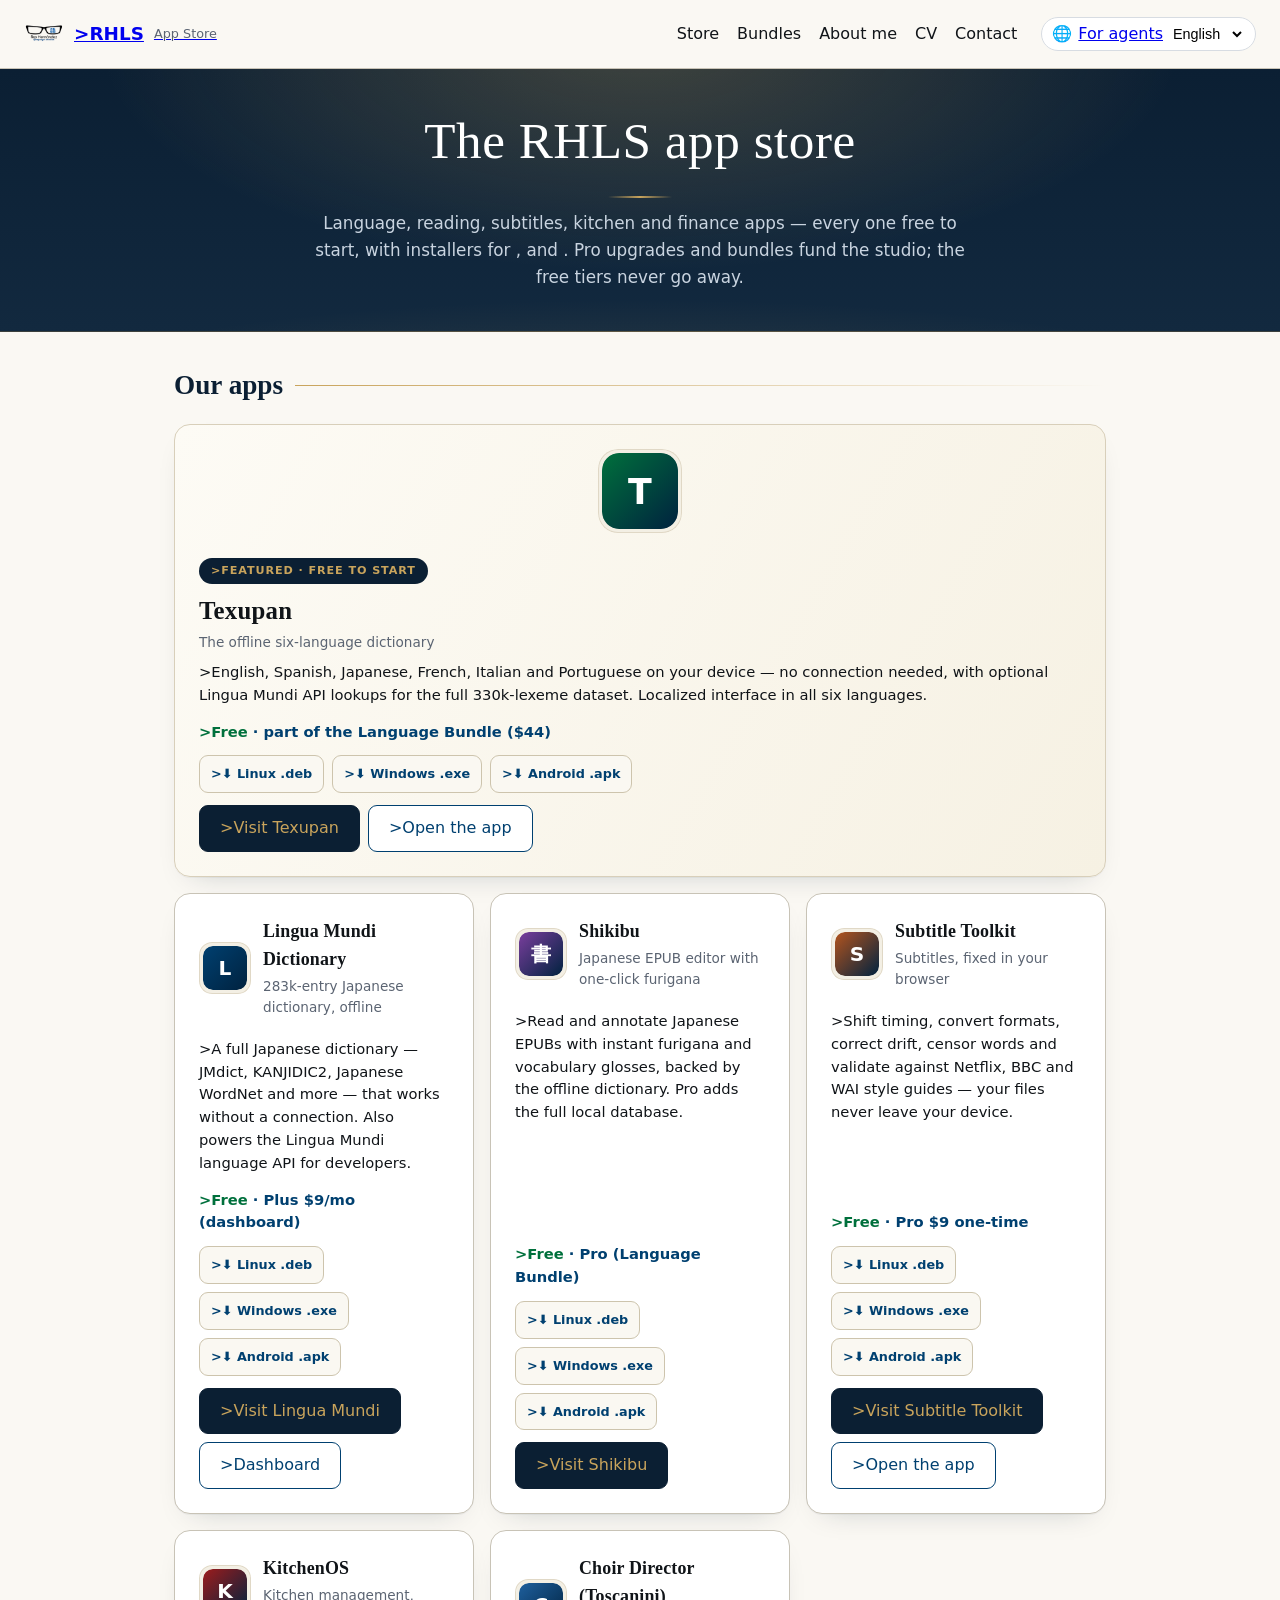
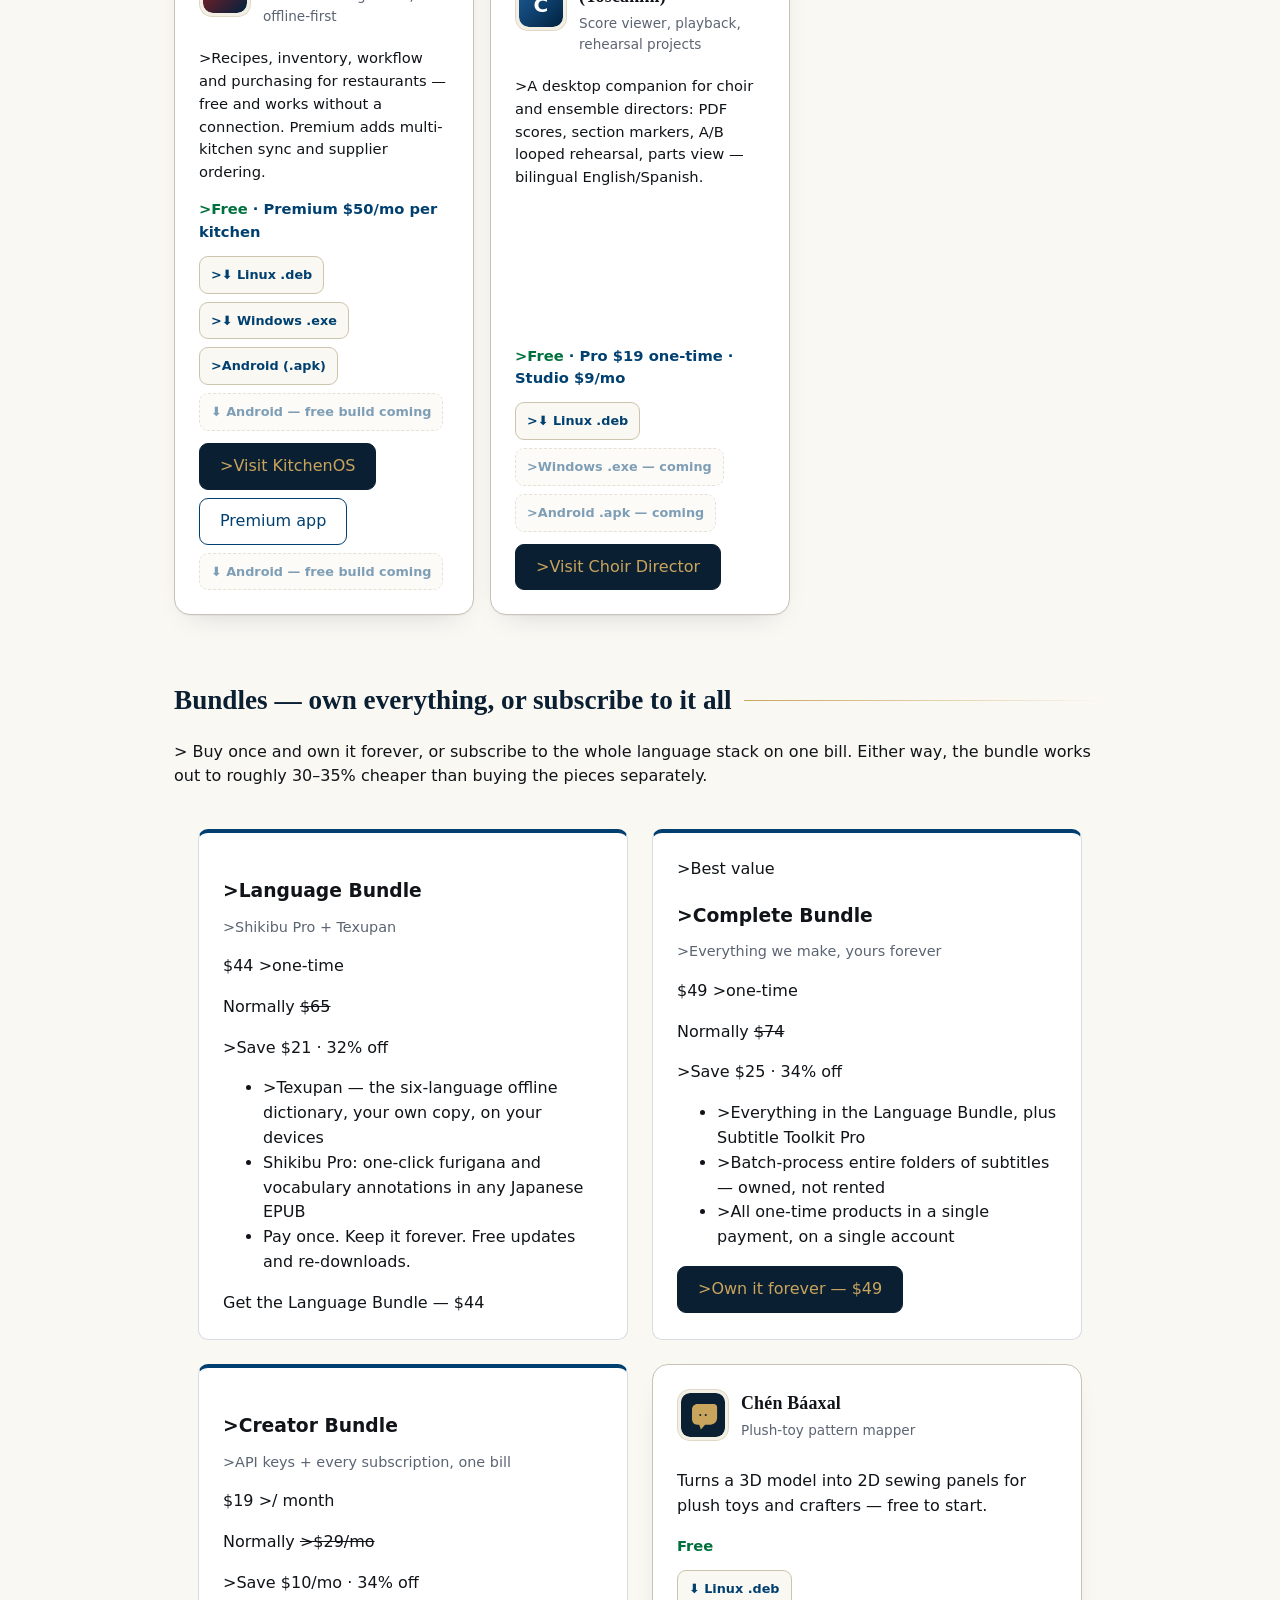
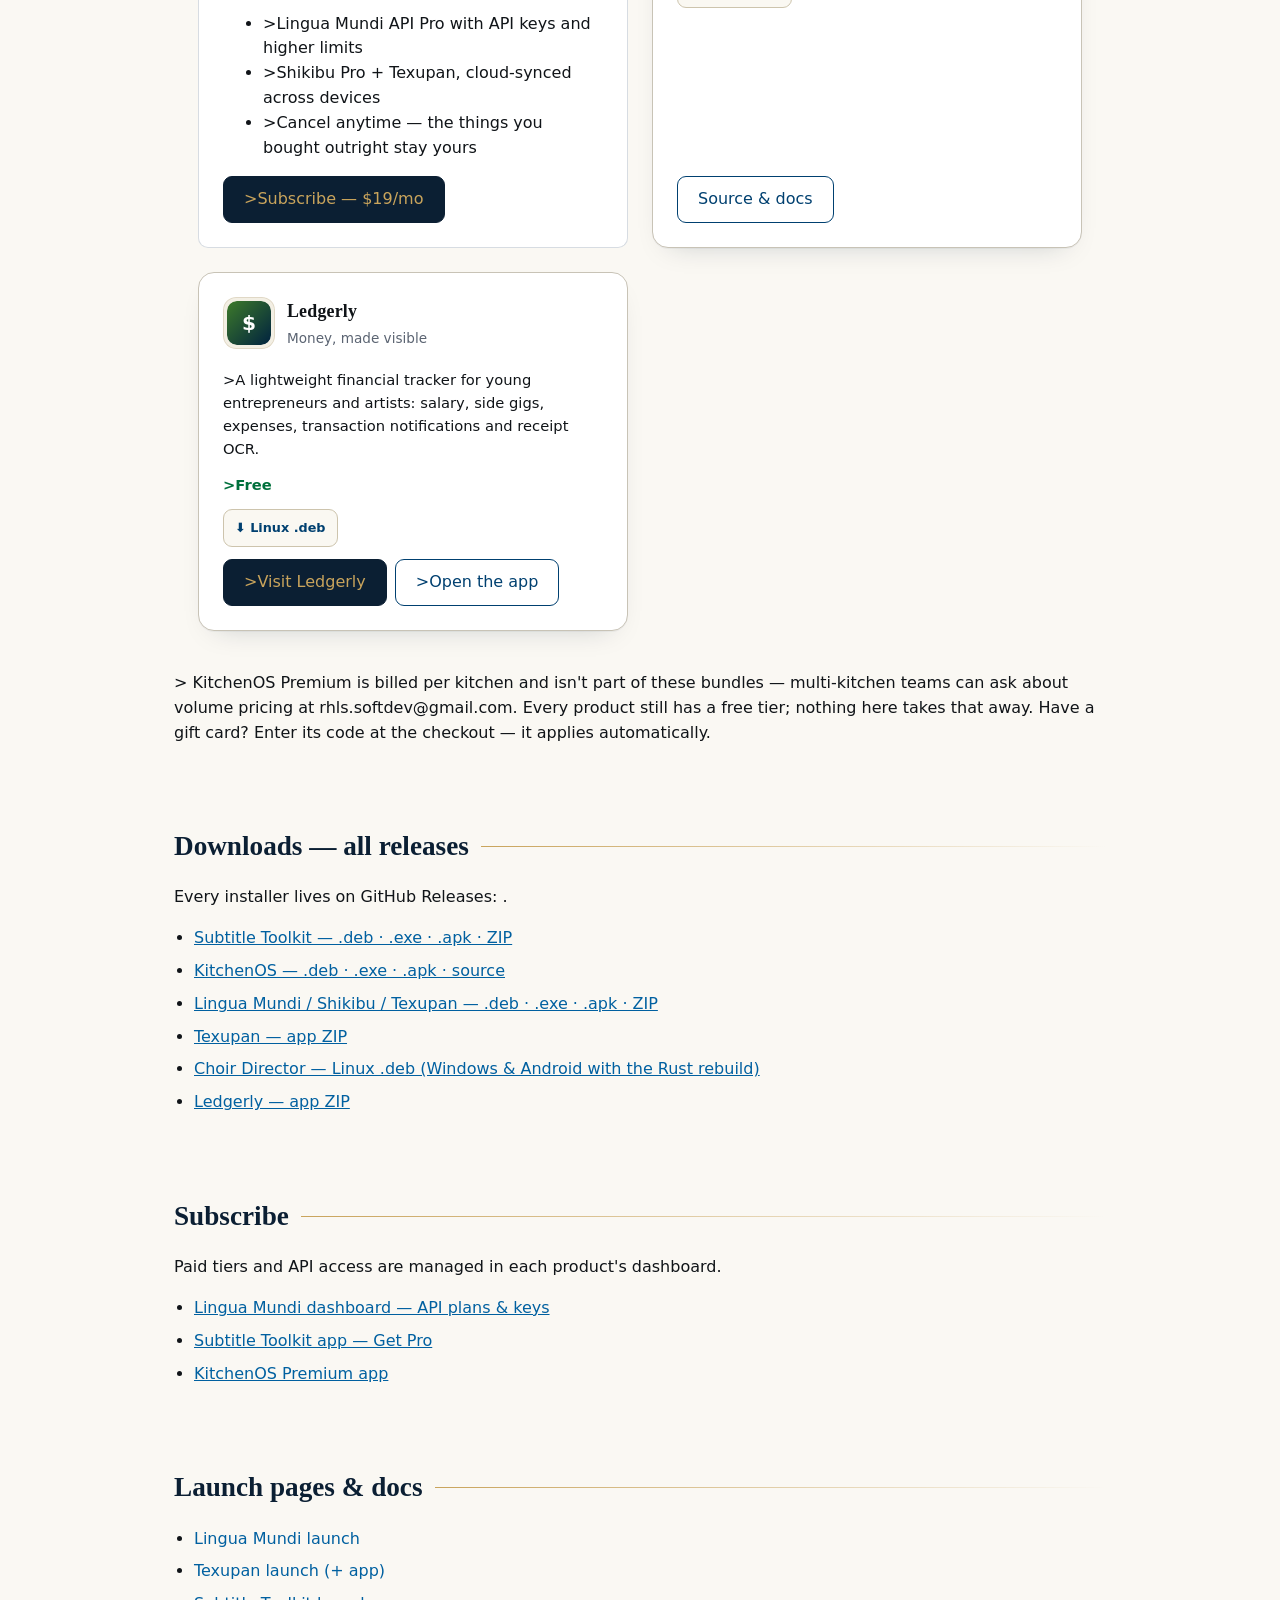
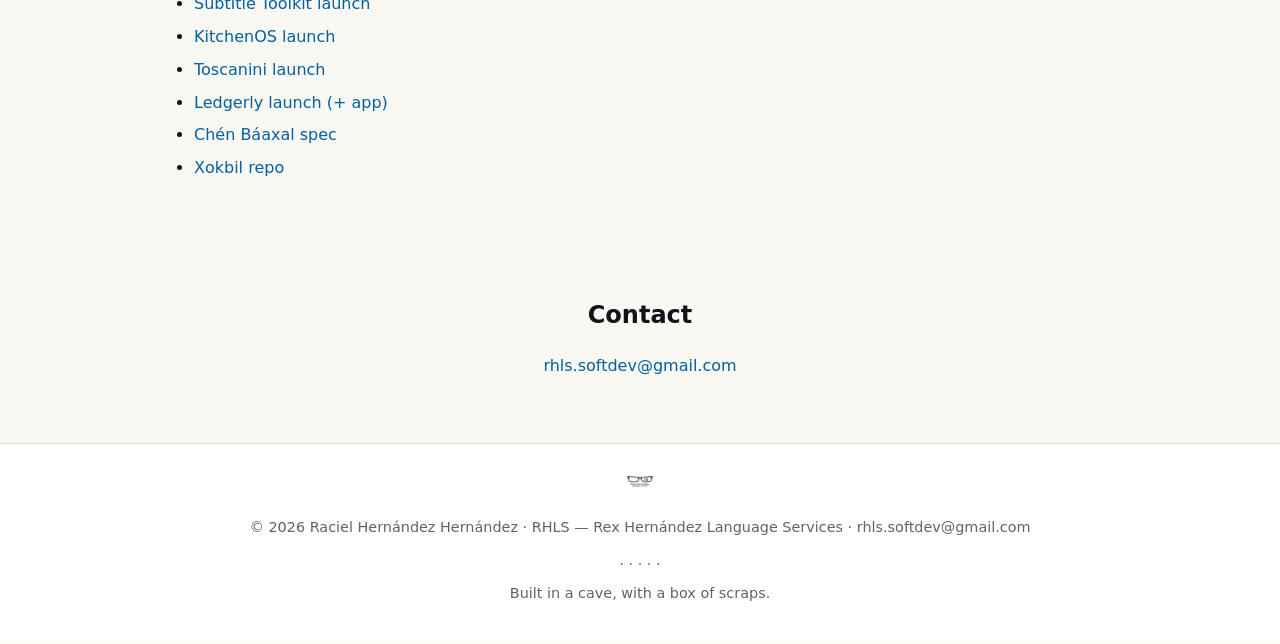
==== commit 52f8838b: "Language Bundle CTA -> real $44 Stripe payment link" ====
--- a/index.html
+++ b/index.html
@@ -285,7 +285,7 @@
 						<li data-i18n="hub.lz.index.9a7c">Pay once. Keep it forever. Free updates and re-downloads.</li>
 					</ul>
 					<div class="card-actions">
-						<a href="https://buy.stripe.com/3cI8wP9u70X64MGf9t6AM00" data-i18n="hub.lz.index.2b1f">Get the Language Bundle — $44</a>
+						<ahref="https://buy.stripe.com/5kQ4gz35J49i92W0ez6AM03" href="https://buy.stripe.com/3cI8wP9u70X64MGf9t6AM00" data-i18n="hub.lz.index.2b1f">Get the Language Bundle — $44</a>
 					</div>
 				</article>
 				<article class="card bundle-card bundle-featured">
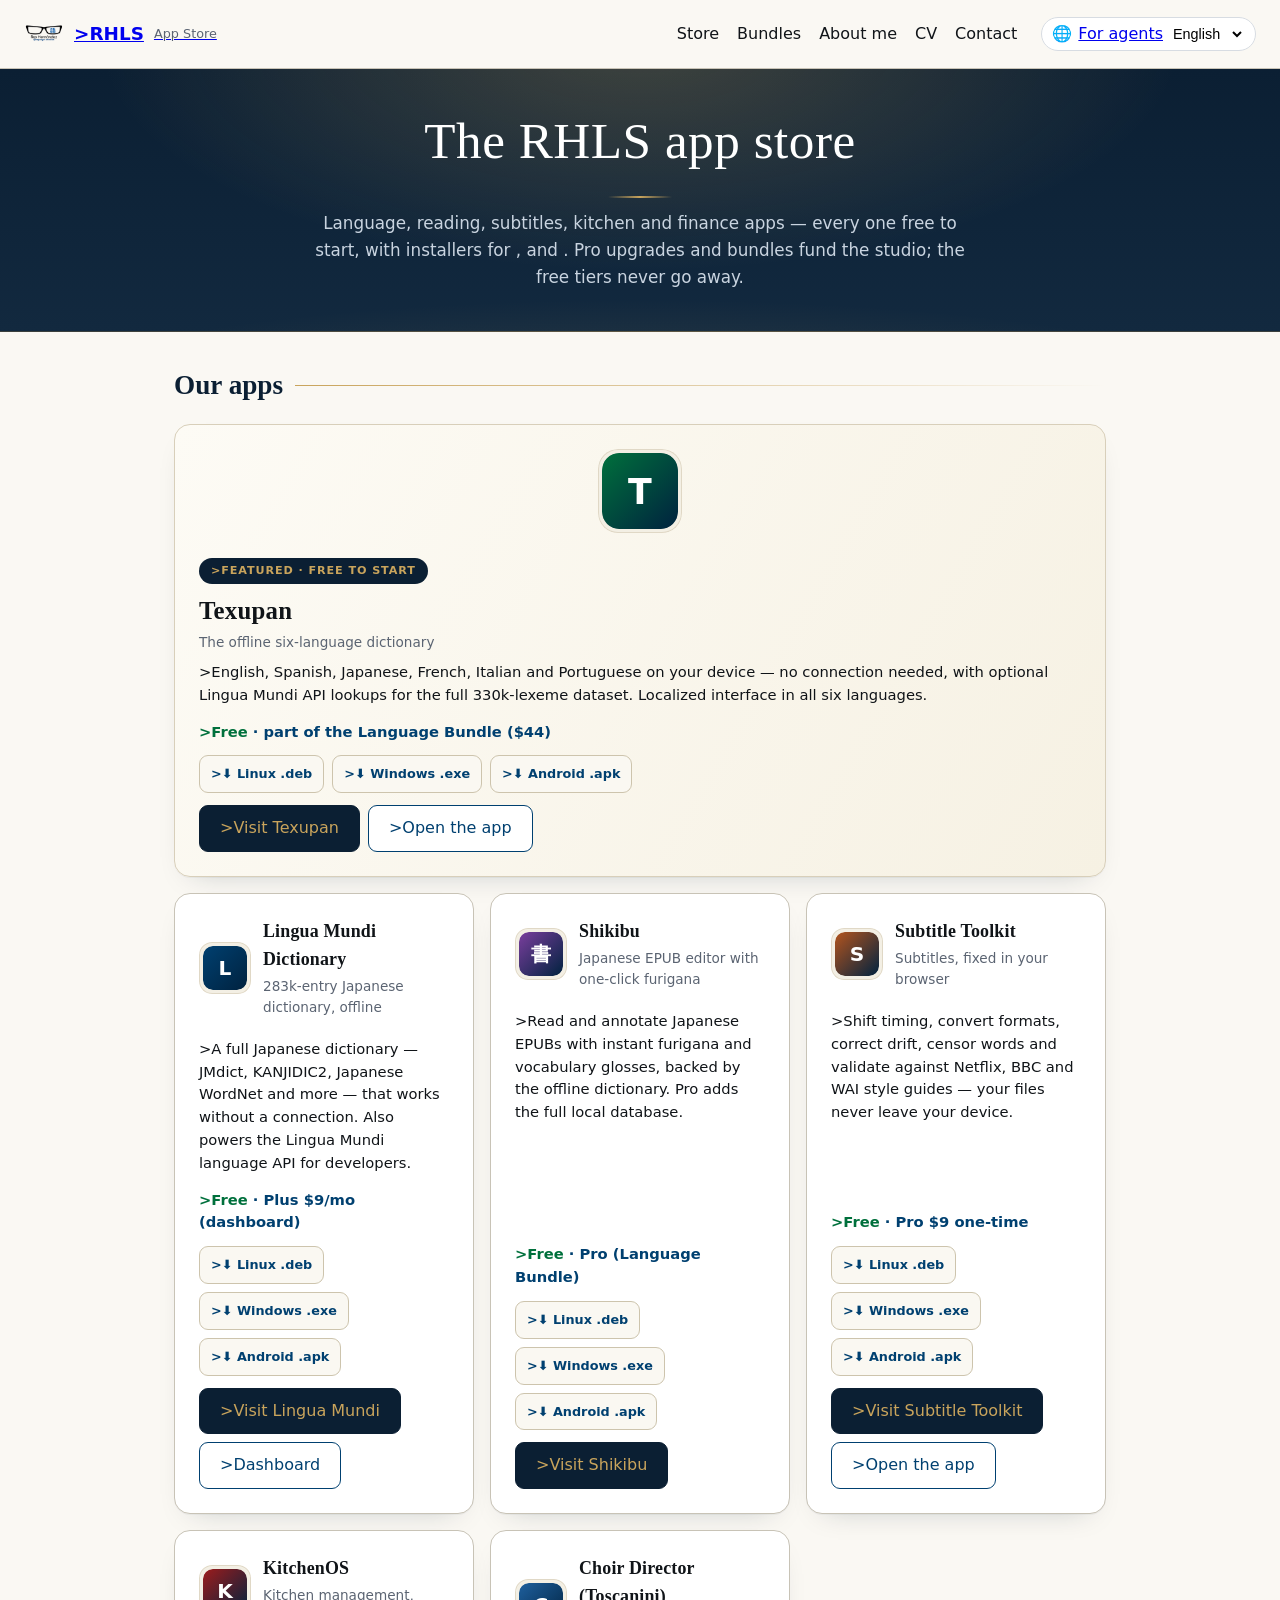
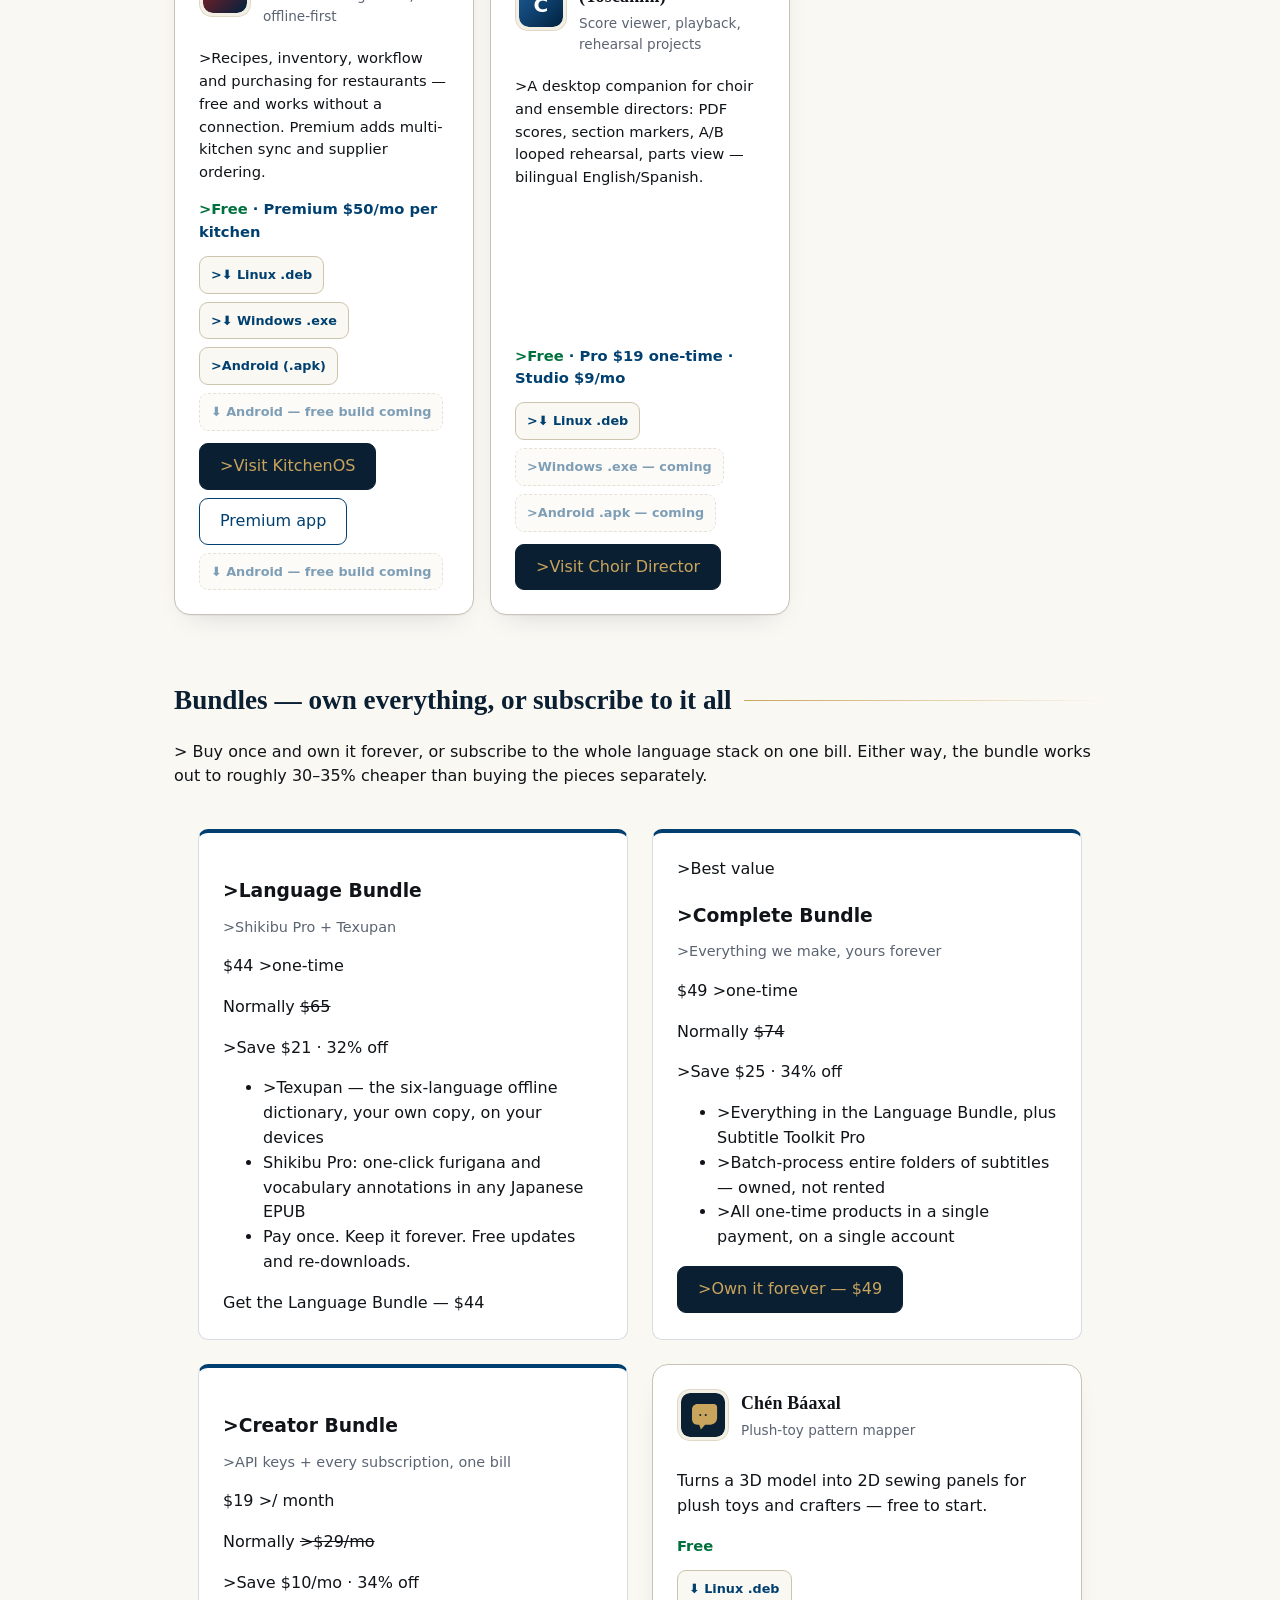
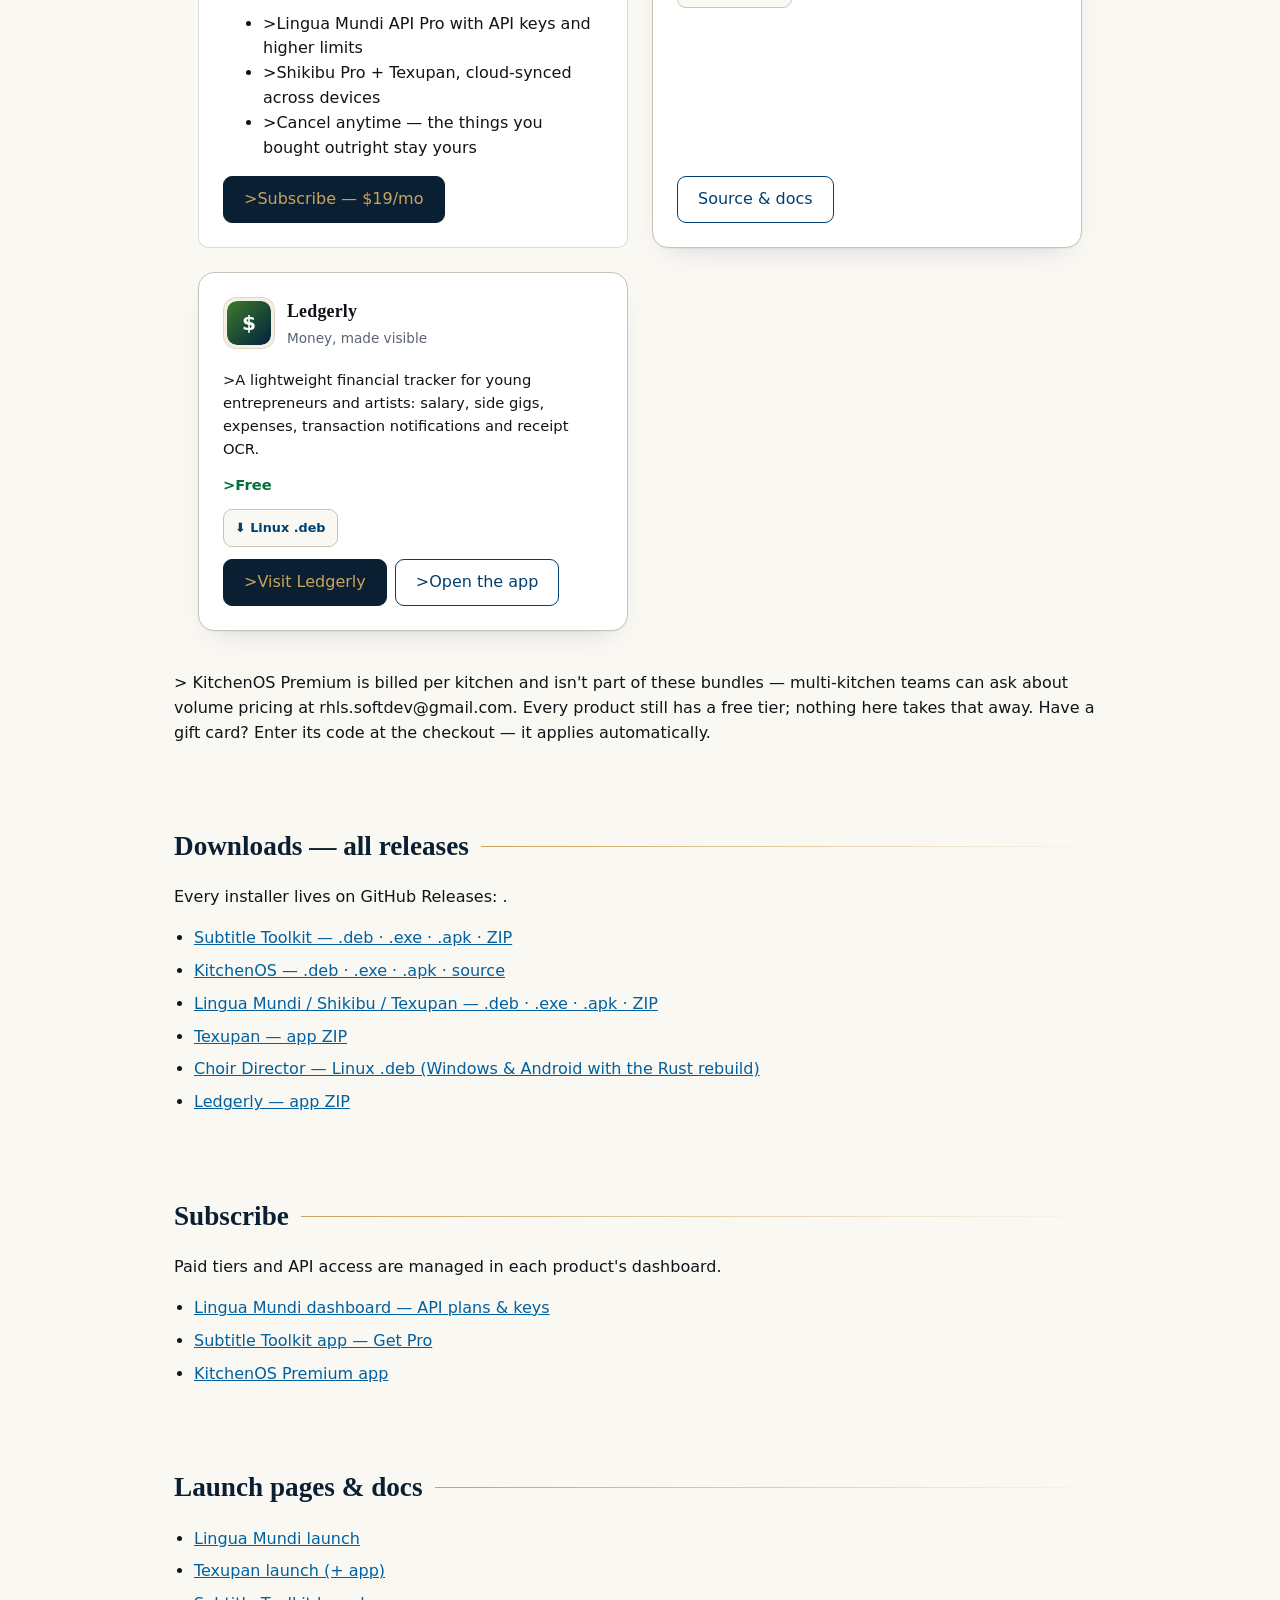
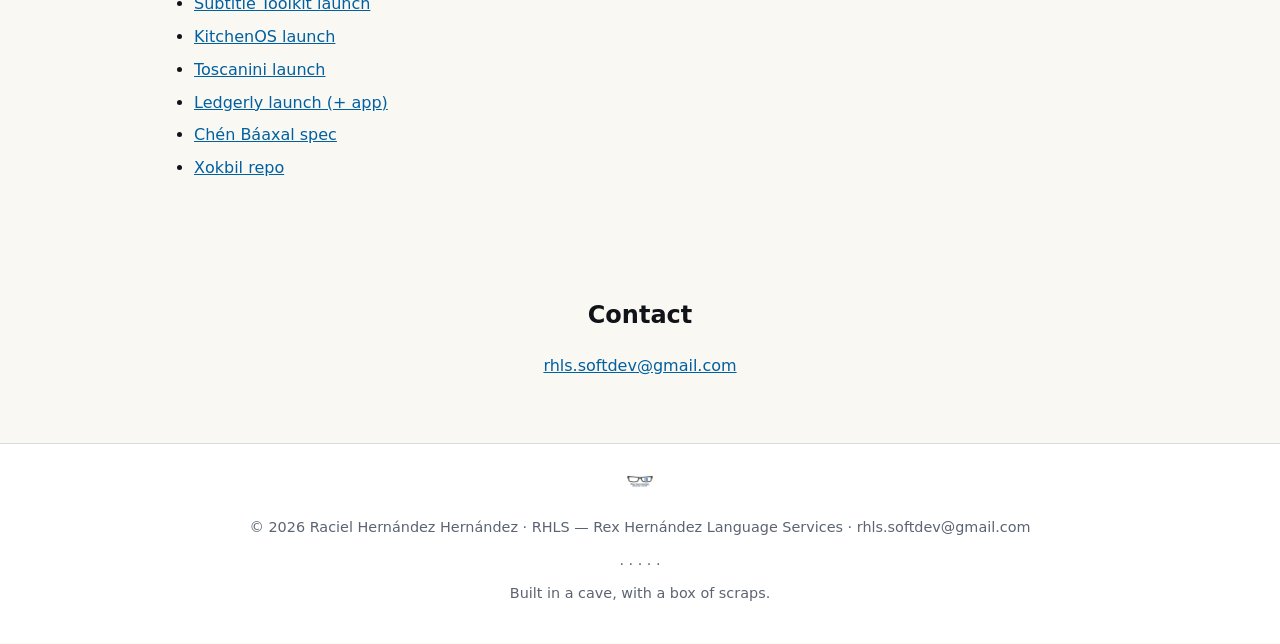
==== commit 6fa4fd49: "audit P0: all dead CTAs now real links (bundles, downloads, launches, about)" ====
--- a/index.html
+++ b/index.html
@@ -382,20 +382,20 @@
 		<section id="sites" class="strip">
 			<h2 data-i18n="hub.sites.title">Launch pages &amp; docs</h2>
 			<ul class="links">
-				<li><a data-i18n="hub.lz.index.d8ae">Lingua Mundi launch</a></li>
-				<li><a data-i18n="hub.lz.index.3e19">Texupan launch (+ app)</a></li>
-				<li><a data-i18n="hub.lz.index.baf2">Subtitle Toolkit launch</a></li>
-				<li><a data-i18n="hub.lz.index.21a8">KitchenOS launch</a></li>
-				<li><a data-i18n="hub.lz.index.a29f">Toscanini launch</a></li>
-				<li><a data-i18n="hub.lz.index.1f03">Ledgerly launch (+ app)</a></li>
-				<li><a data-i18n="hub.lz.index.d309">Chén Báaxal spec</a></li>
-				<li><a data-i18n="hub.lz.index.380f">Xokbil repo</a></li>
+				<li><a href="https://rhls-softdev.github.io/lingua-mundi-launch/" data-i18n="hub.lz.index.d8ae">Lingua Mundi launch</a></li>
+				<li><a href="https://rhls-softdev.github.io/texupan-launch/" data-i18n="hub.lz.index.3e19">Texupan launch (+ app)</a></li>
+				<li><a href="https://rhls-softdev.github.io/subtitle-toolkit-launch/" data-i18n="hub.lz.index.baf2">Subtitle Toolkit launch</a></li>
+				<li><a href="https://rhls-softdev.github.io/kitchenos-launch/" data-i18n="hub.lz.index.21a8">KitchenOS launch</a></li>
+				<li><a href="https://rhls-softdev.github.io/toscanini-launch/" data-i18n="hub.lz.index.a29f">Toscanini launch</a></li>
+				<li><a href="https://rhls-softdev.github.io/ledgerly-launch/" data-i18n="hub.lz.index.1f03">Ledgerly launch (+ app)</a></li>
+				<li><a href="https://github.com/RHLS-softdev/chen-baaxal" data-i18n="hub.lz.index.d309">Chén Báaxal spec</a></li>
+				<li><a href="https://github.com/RHLS-softdev/xokbil" data-i18n="hub.lz.index.380f">Xokbil repo</a></li>
 			</ul>
 		</section>
 
 		<section id="contact" class="contact">
 			<h2 data-i18n="hub.contact.title">Contact</h2>
-			<p><a data-i18n="hub.lz.index.8900">rhls.softdev@gmail.com</a></p>
+			<p><a href="mailto:rhls.softdev@gmail.com" data-i18n="hub.lz.index.8900">rhls.softdev@gmail.com</a></p>
 		</section>
 
 		<footer>
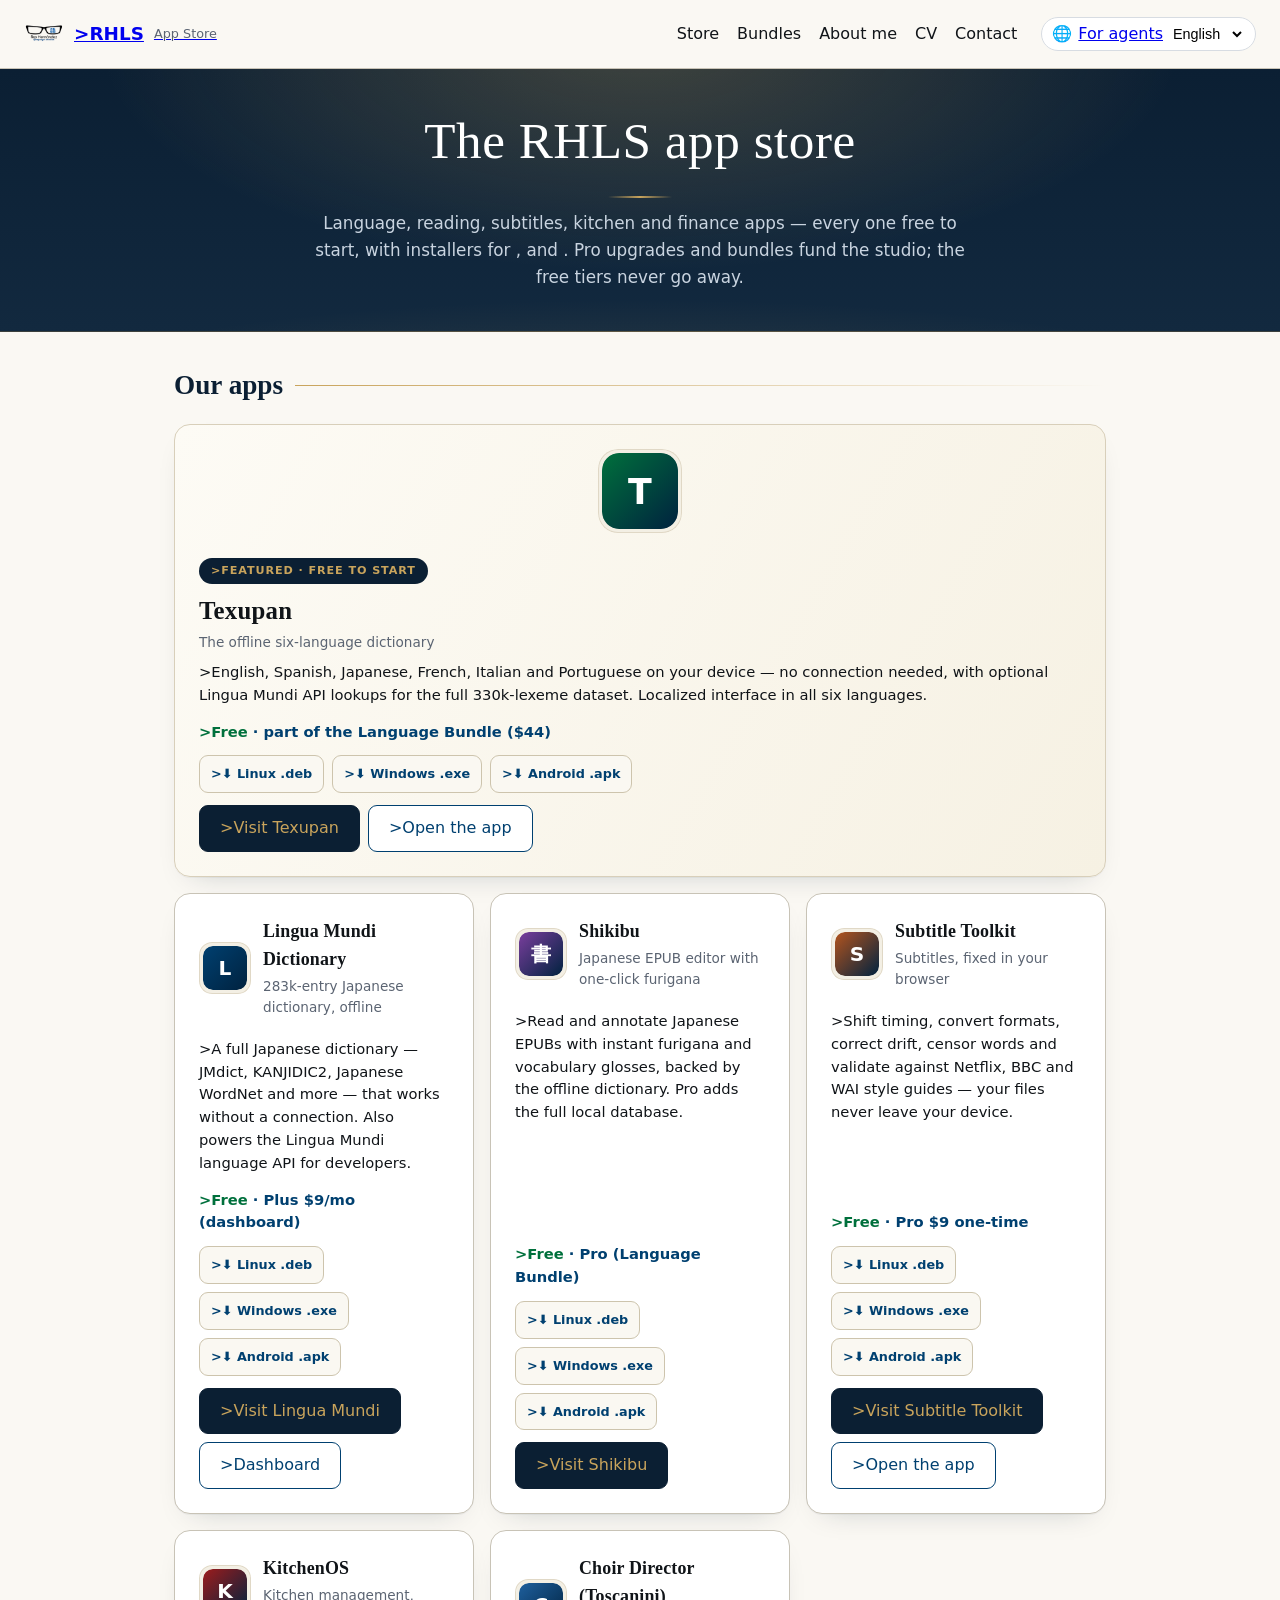
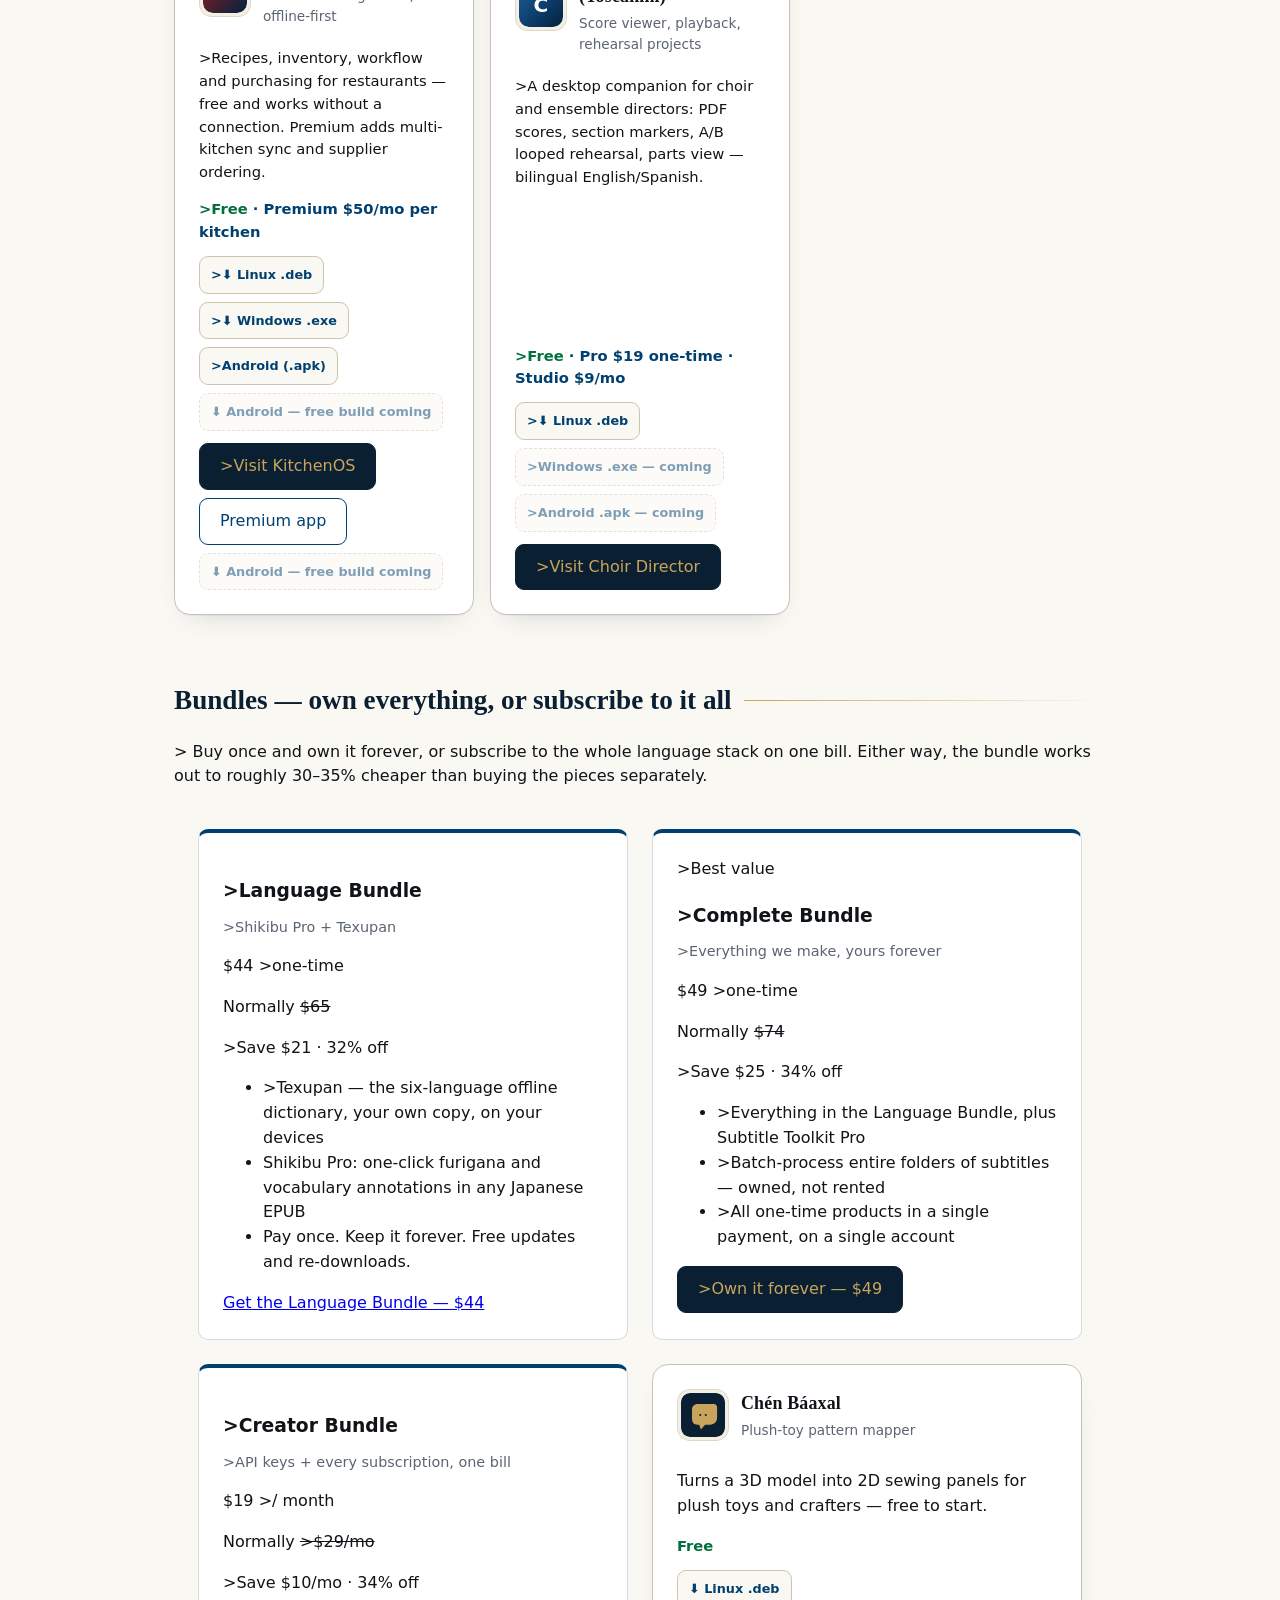
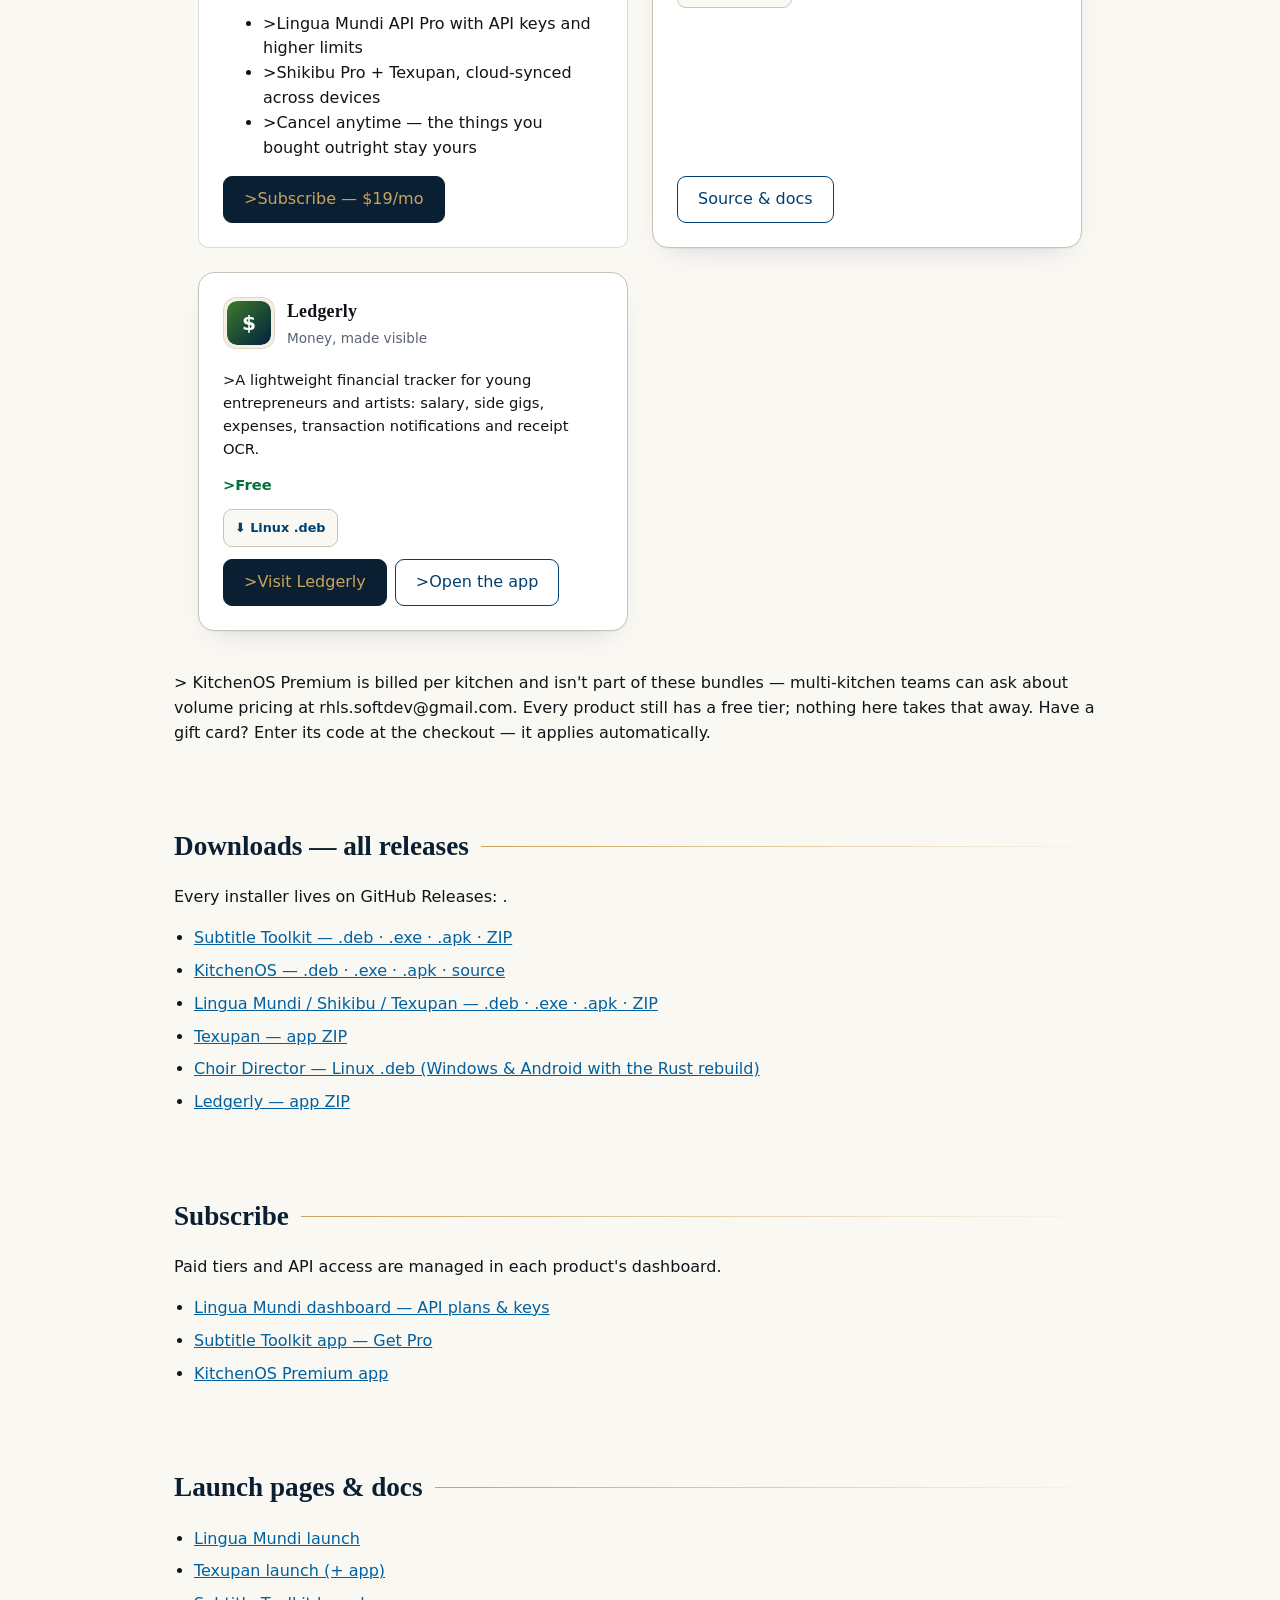
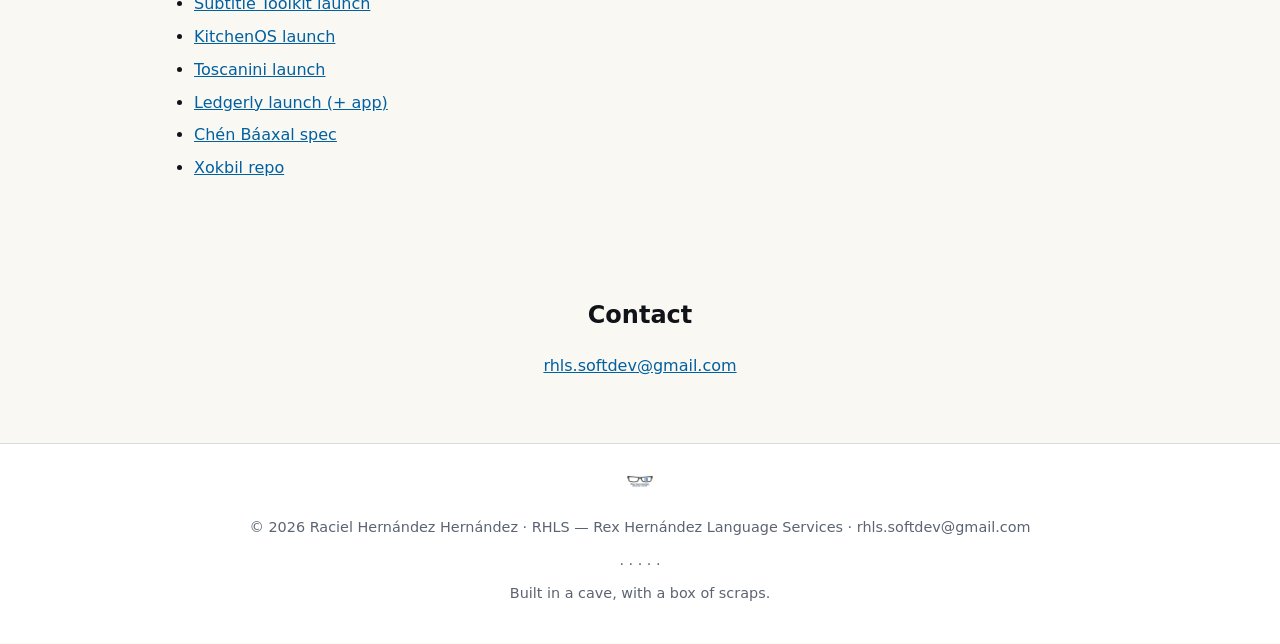
==== commit aad64eab: "fix malformed Language Bundle anchor (<ahref duplicate) — audit W1b/W1c" ====
--- a/index.html
+++ b/index.html
@@ -285,7 +285,7 @@
 						<li data-i18n="hub.lz.index.9a7c">Pay once. Keep it forever. Free updates and re-downloads.</li>
 					</ul>
 					<div class="card-actions">
-						<ahref="https://buy.stripe.com/5kQ4gz35J49i92W0ez6AM03" href="https://buy.stripe.com/3cI8wP9u70X64MGf9t6AM00" data-i18n="hub.lz.index.2b1f">Get the Language Bundle — $44</a>
+						<a href="https://buy.stripe.com/5kQ4gz35J49i92W0ez6AM03" data-i18n="hub.lz.index.2b1f">Get the Language Bundle — $44</a>
 					</div>
 				</article>
 				<article class="card bundle-card bundle-featured">
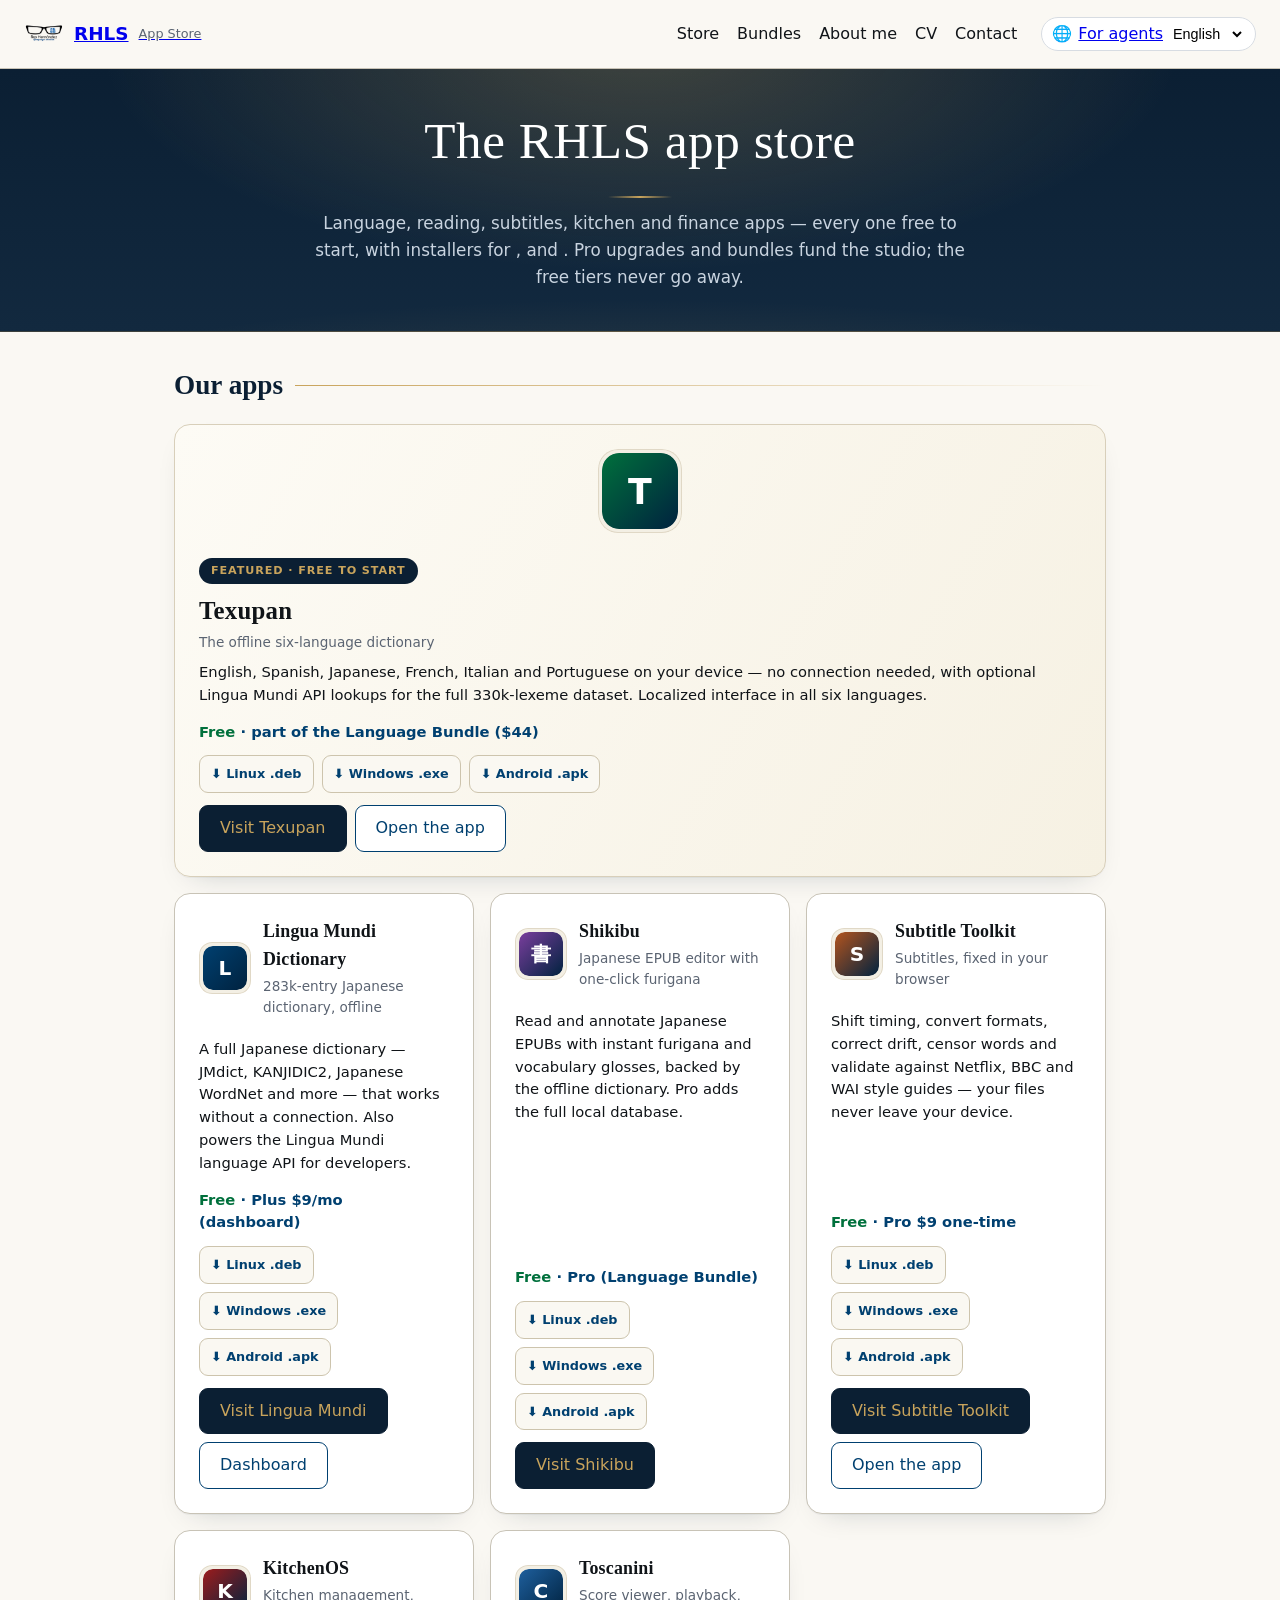
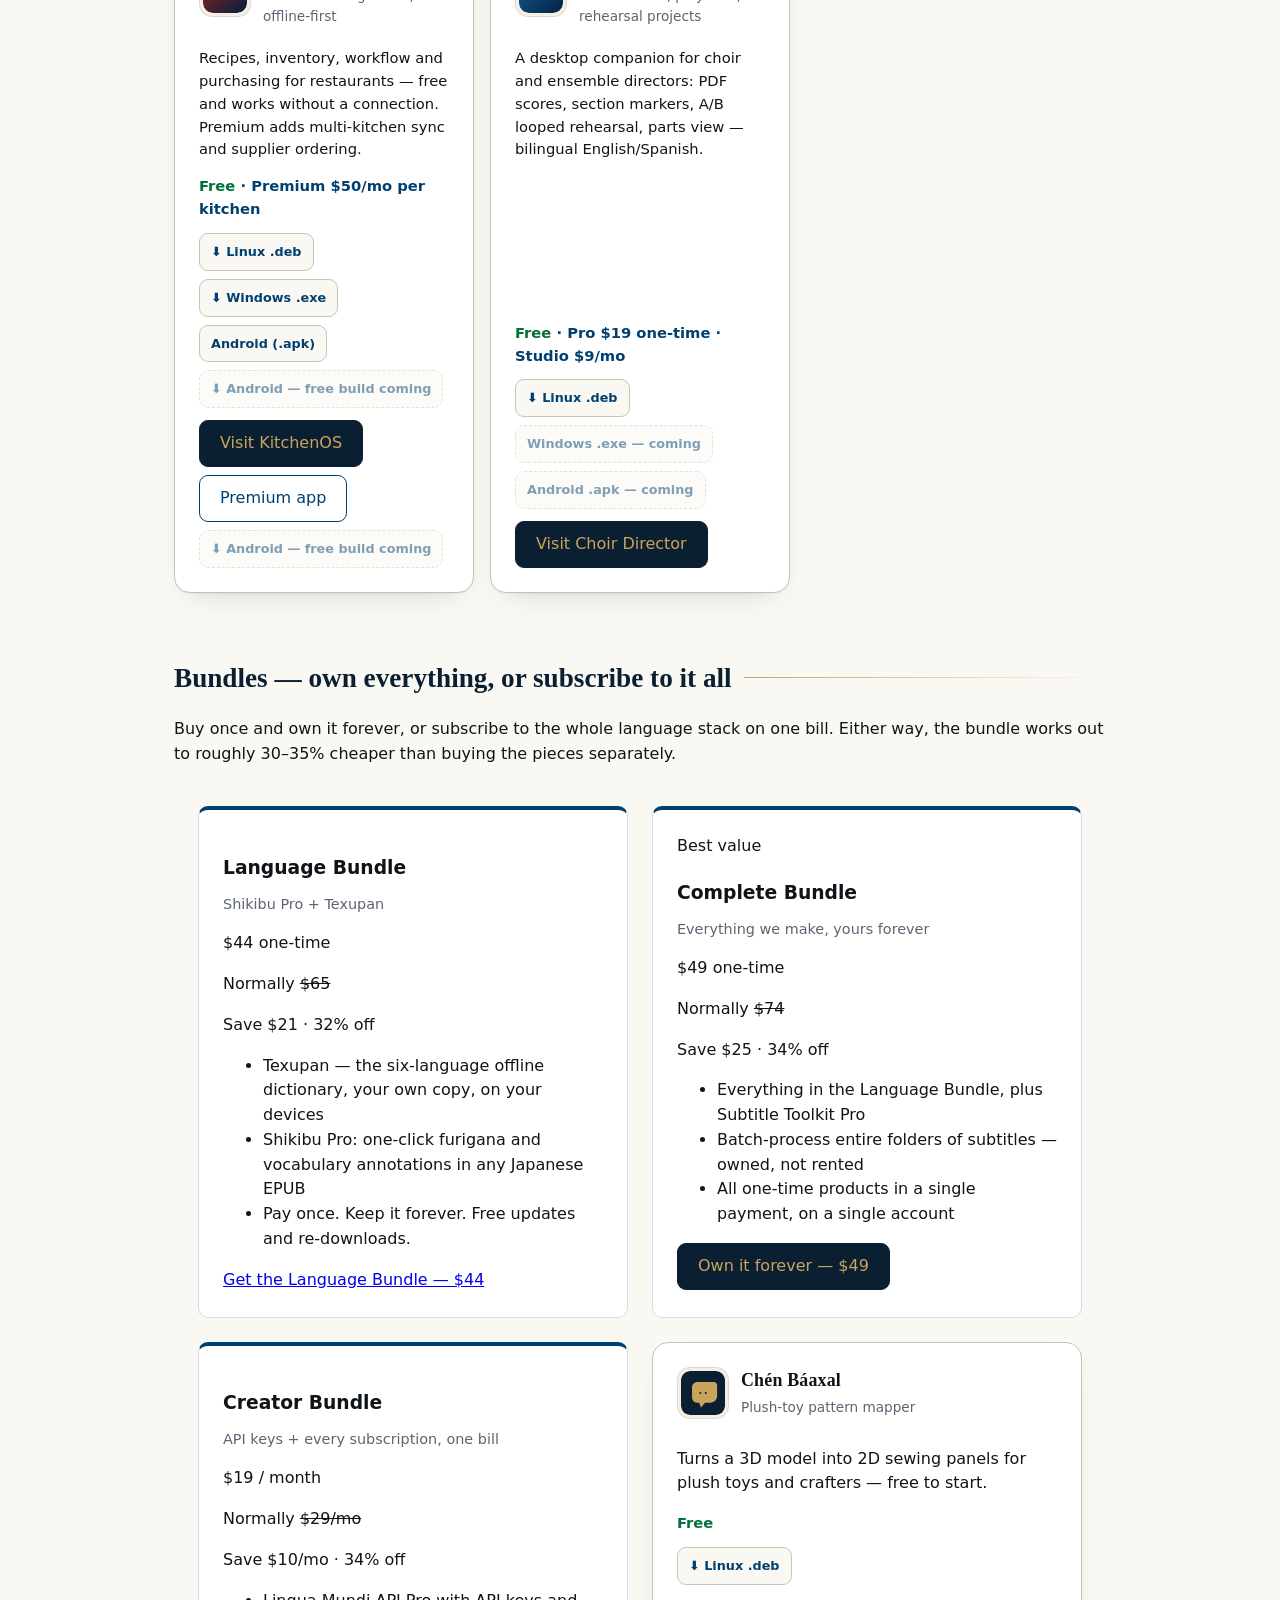
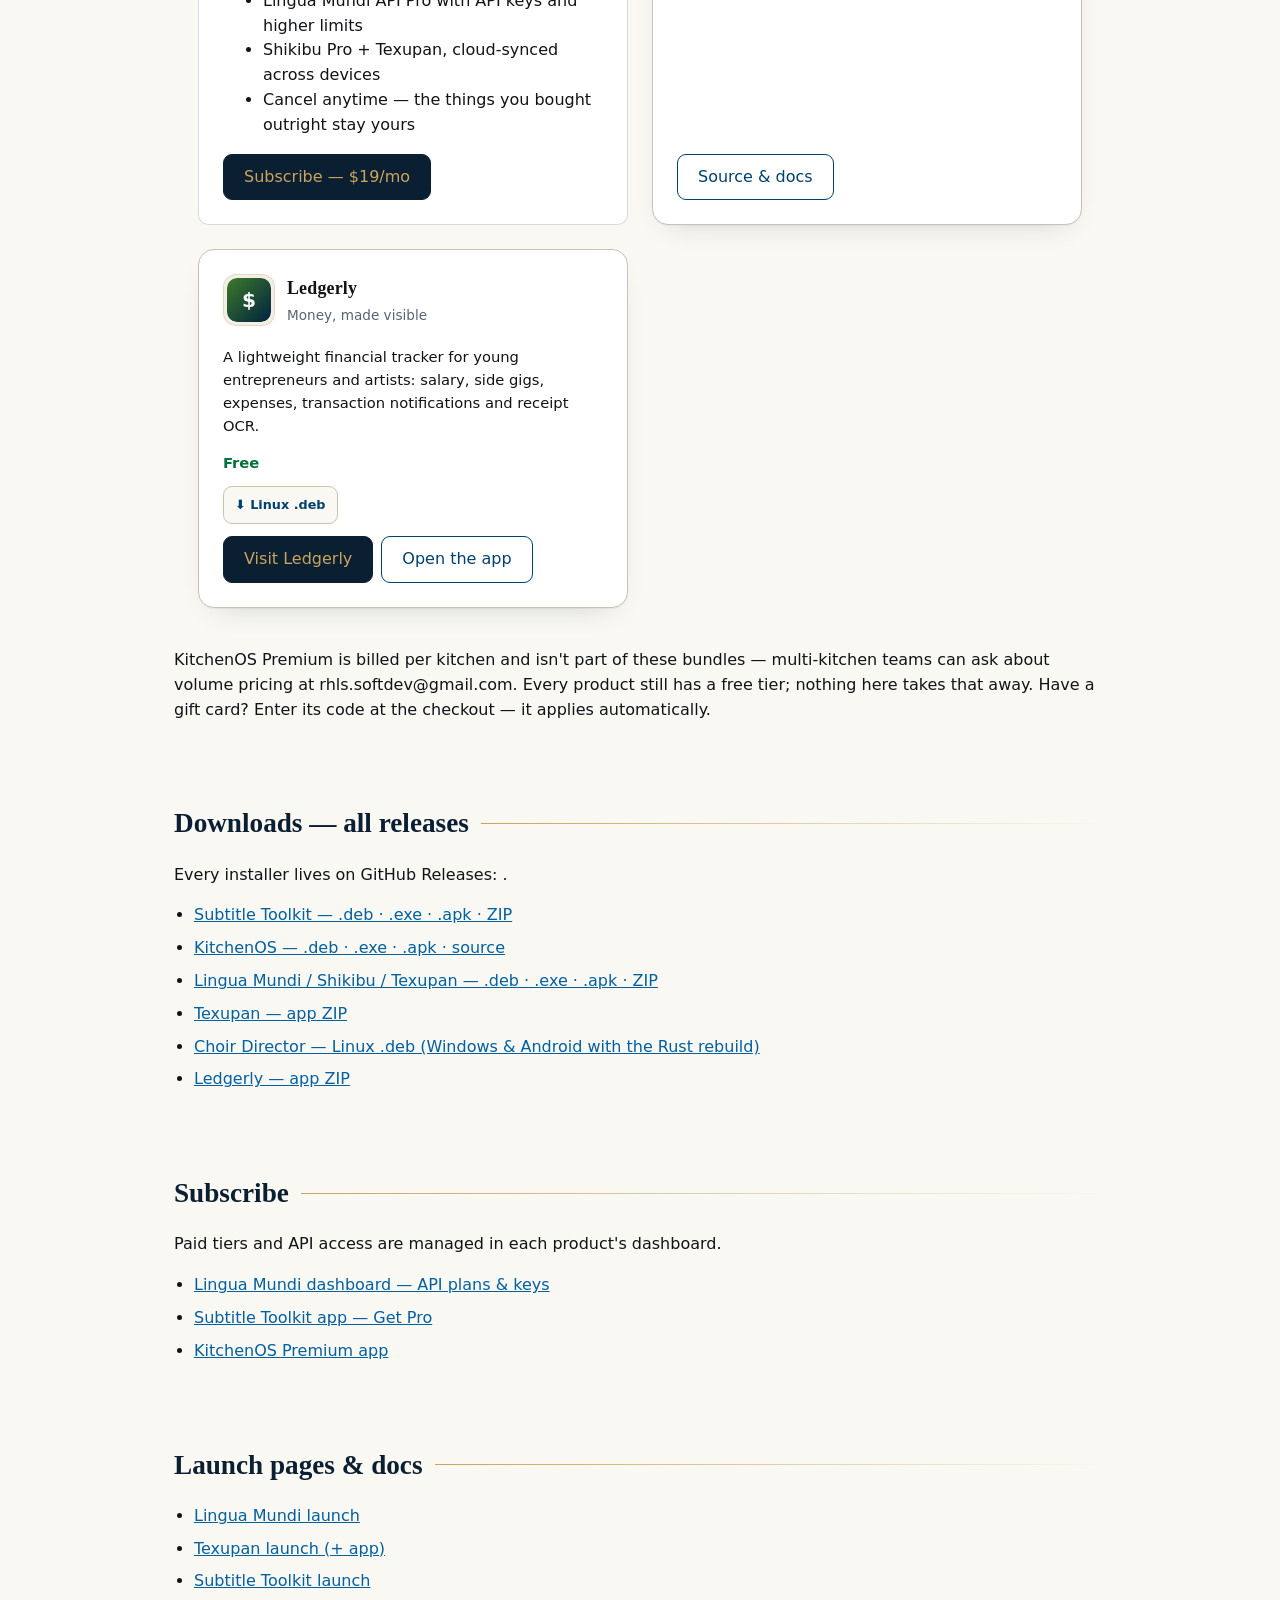
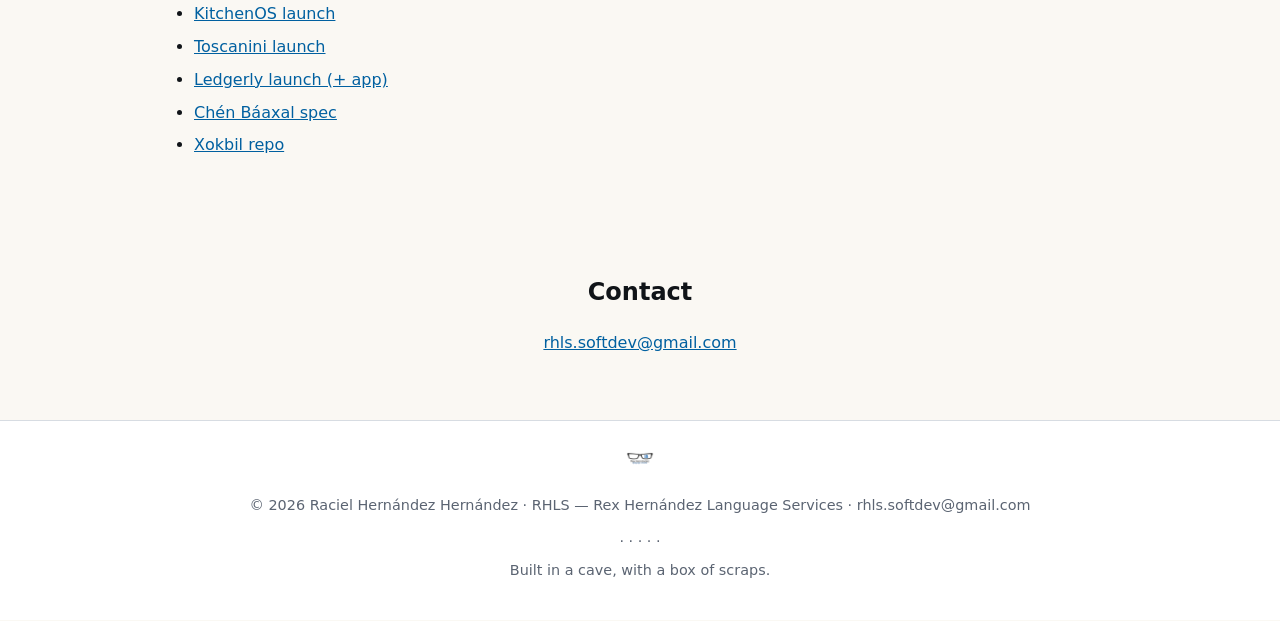
==== commit 2e7730fb: "brand: rename Choir Director -> Toscanini (alpha title dropped) across store + all 12 locales" ====
--- a/index.html
+++ b/index.html
@@ -6,11 +6,11 @@
 		<title data-i18n="hub.auto.index.8570">RHLS App Store — Rex Hernández Language Services · download for Linux, Windows &amp; Android</title>
 		<meta
 			name="description"
-			content="The RHLS app store: Texupan (offline six-language dictionary), Shikibu (Japanese EPUB editor), Lingua Mundi Dictionary, Subtitle Toolkit, KitchenOS, Choir Director and Ledgerly. Every app free to start — Pro upgrades, bundles, and downloads with platform availability shown on each product."
+			content="The RHLS app store: Texupan (offline six-language dictionary), Shikibu (Japanese EPUB editor), Lingua Mundi Dictionary, Subtitle Toolkit, KitchenOS, Toscanini and Ledgerly. Every app free to start — Pro upgrades, bundles, and downloads with platform availability shown on each product."
 		/>
 		<link rel="icon" type="image/png" href="favicon.png" />
 		<meta property="og:title" content="RHLS App Store — free apps for Linux, Windows &amp; Android" />
-		<meta property="og:description" content="Texupan, Shikibu, Lingua Mundi Dictionary, Subtitle Toolkit, KitchenOS, Choir Director and Ledgerly — installers for every platform, free to start." />
+		<meta property="og:description" content="Texupan, Shikibu, Lingua Mundi Dictionary, Subtitle Toolkit, KitchenOS, Toscanini and Ledgerly — installers for every platform, free to start." />
 		<meta property="og:type" content="website" />
 		<meta property="og:url" content="https://rhls-softdev.github.io/" />
 		<meta property="og:image" content="https://rhls-softdev.github.io/og-image.png" />
@@ -29,7 +29,7 @@
 			"url": "https://rhls-softdev.github.io/",
 			"logo": "https://rhls-softdev.github.io/rhls-logo.png",
 			"email": "rhls.softdev@gmail.com",
-			"brand": ["Texupan", "Lingua Mundi", "Shikibu", "Subtitle Toolkit", "KitchenOS", "Choir Director", "Ledgerly"]
+			"brand": ["Texupan", "Lingua Mundi", "Shikibu", "Subtitle Toolkit", "KitchenOS", "Toscanini", "Ledgerly"]
 		}
 		</script>
 		<link rel="stylesheet" href="styles.css" />
@@ -248,7 +248,7 @@
 				<article class="app-card" id="choir">
 					<div class="app-head">
 						<img class="app-icon" src="icons/choir-director.svg" alt="" width="52" height="52" />
-						<div><h3 data-i18n="hub.app.choir.name">Choir Director (Toscanini)</h3><p class="app-tag" data-i18n="hub.app.choir.tag">Score viewer, playback, rehearsal projects</p></div>
+						<div><h3 data-i18n="hub.app.choir.name">Toscanini</h3><p class="app-tag" data-i18n="hub.app.choir.tag">Score viewer, playback, rehearsal projects</p></div>
 					</div>
 					<p data-i18n="hub.auto.index.95b2" class="app-desc">A desktop companion for choir and ensemble directors: PDF scores,
 						section markers, A/B looped rehearsal, parts view — bilingual English/Spanish.</p>
@@ -259,7 +259,7 @@
 						<span data-i18n="hub.auto.index.5360" class="pbtn soon" title="Shipping with the Rust rebuild">Android .apk — coming</span>
 					</div>
 					<div class="card-actions">
-						<a data-i18n="hub.auto.index.bce7" class="btn btn-primary" href="https://rhls-softdev.github.io/toscanini-launch/">Visit Choir Director</a>
+						<a data-i18n="hub.auto.index.bce7" class="btn btn-primary" href="https://rhls-softdev.github.io/toscanini-launch/">Visit Toscanini</a>
 					</div>
 				</article>
 
@@ -364,7 +364,7 @@
 				<li><a href="https://github.com/RHLS-softdev/kitchenos-launch/releases/latest" data-i18n="hub.lz.index.3fbb">KitchenOS — .deb · .exe · .apk · source</a></li>
 				<li><a href="https://github.com/RHLS-softdev/lingua-mundi-launch/releases/latest" data-i18n="hub.lz.index.8256">Lingua Mundi / Shikibu / Texupan — .deb · .exe · .apk · ZIP</a></li>
 				<li><a href="https://github.com/RHLS-softdev/texupan-launch/releases/latest" data-i18n="hub.lz.index.f112">Texupan — app ZIP</a></li>
-				<li><a href="https://github.com/RHLS-softdev/toscanini-launch/releases/latest" data-i18n="hub.lz.index.0001">Choir Director — Linux .deb (Windows &amp; Android with the Rust rebuild)</a></li>
+				<li><a href="https://github.com/RHLS-softdev/toscanini-launch/releases/latest" data-i18n="hub.lz.index.0001">Toscanini — Linux .deb (Windows &amp; Android with the Rust rebuild)</a></li>
 				<li><a href="https://github.com/RHLS-softdev/ledgerly-launch/releases/latest" data-i18n="hub.lz.index.da8c">Ledgerly — app ZIP</a></li>
 			</ul>
 		</section>
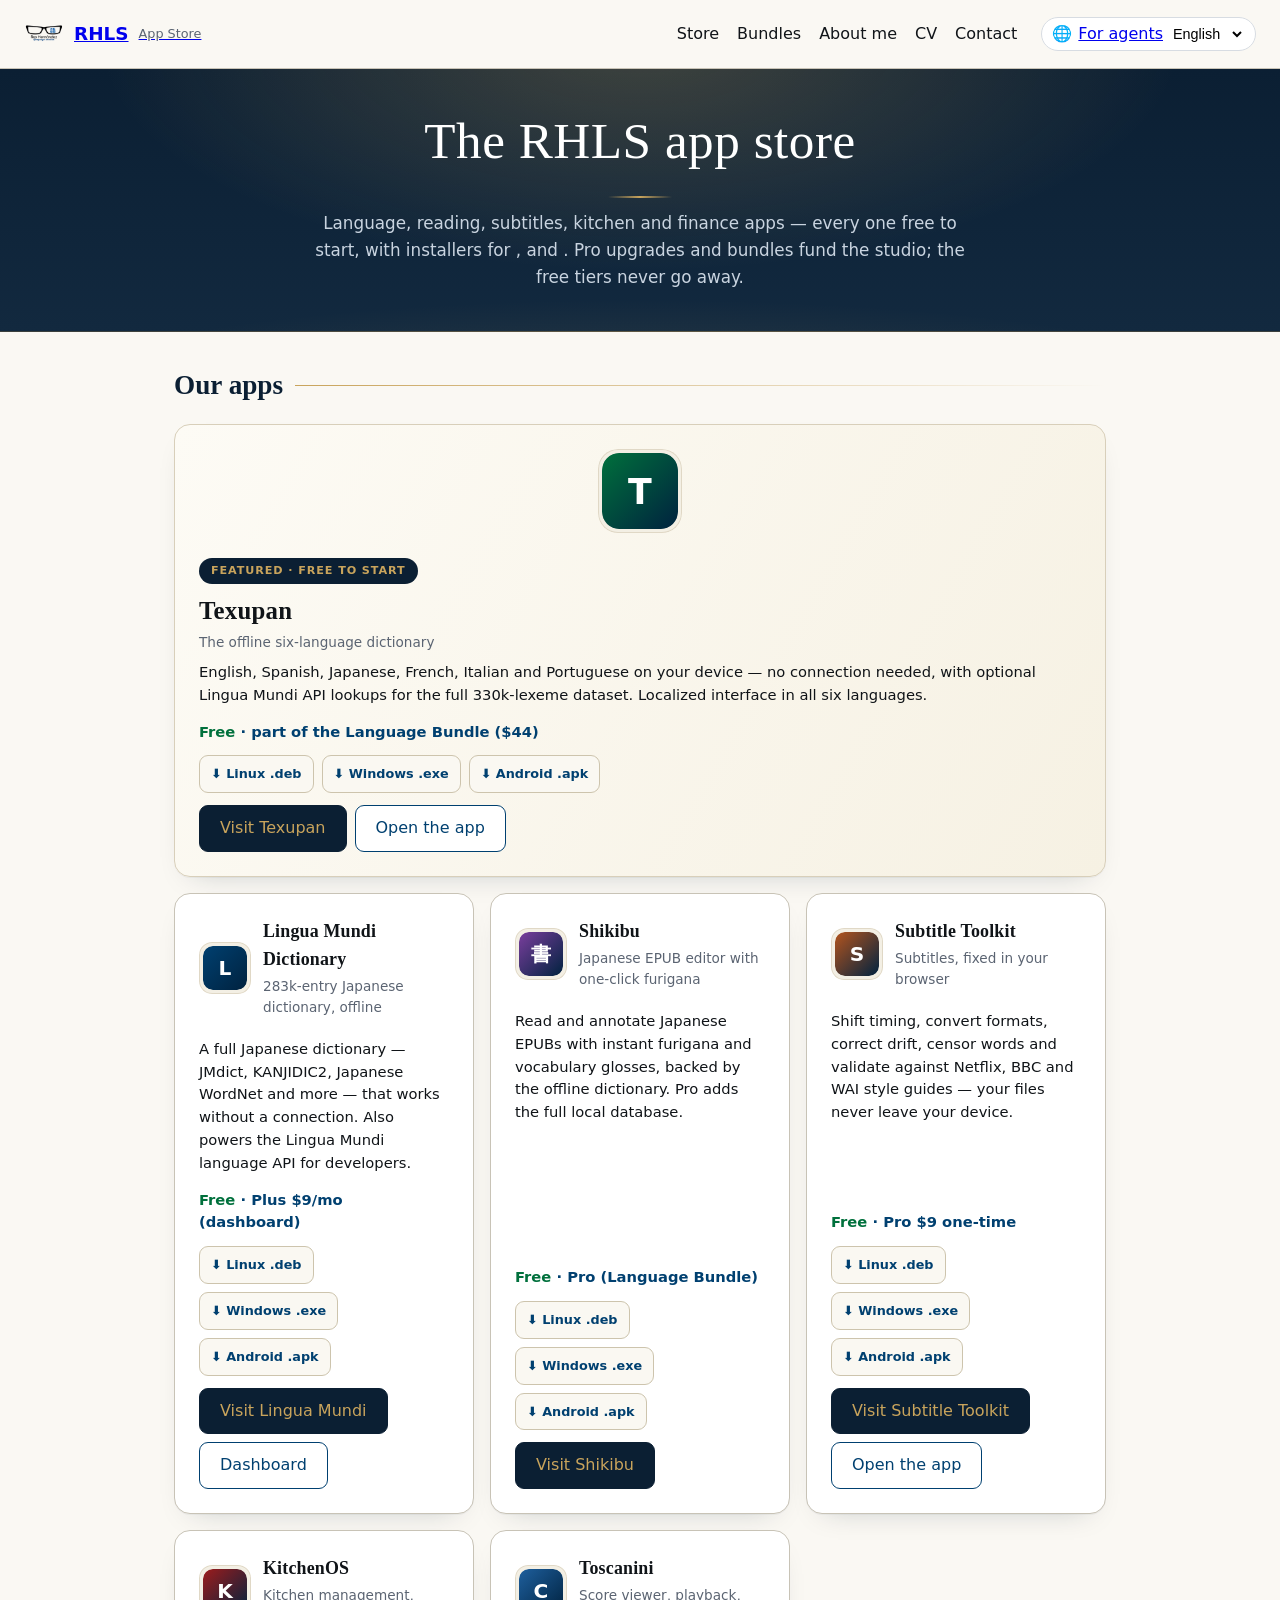
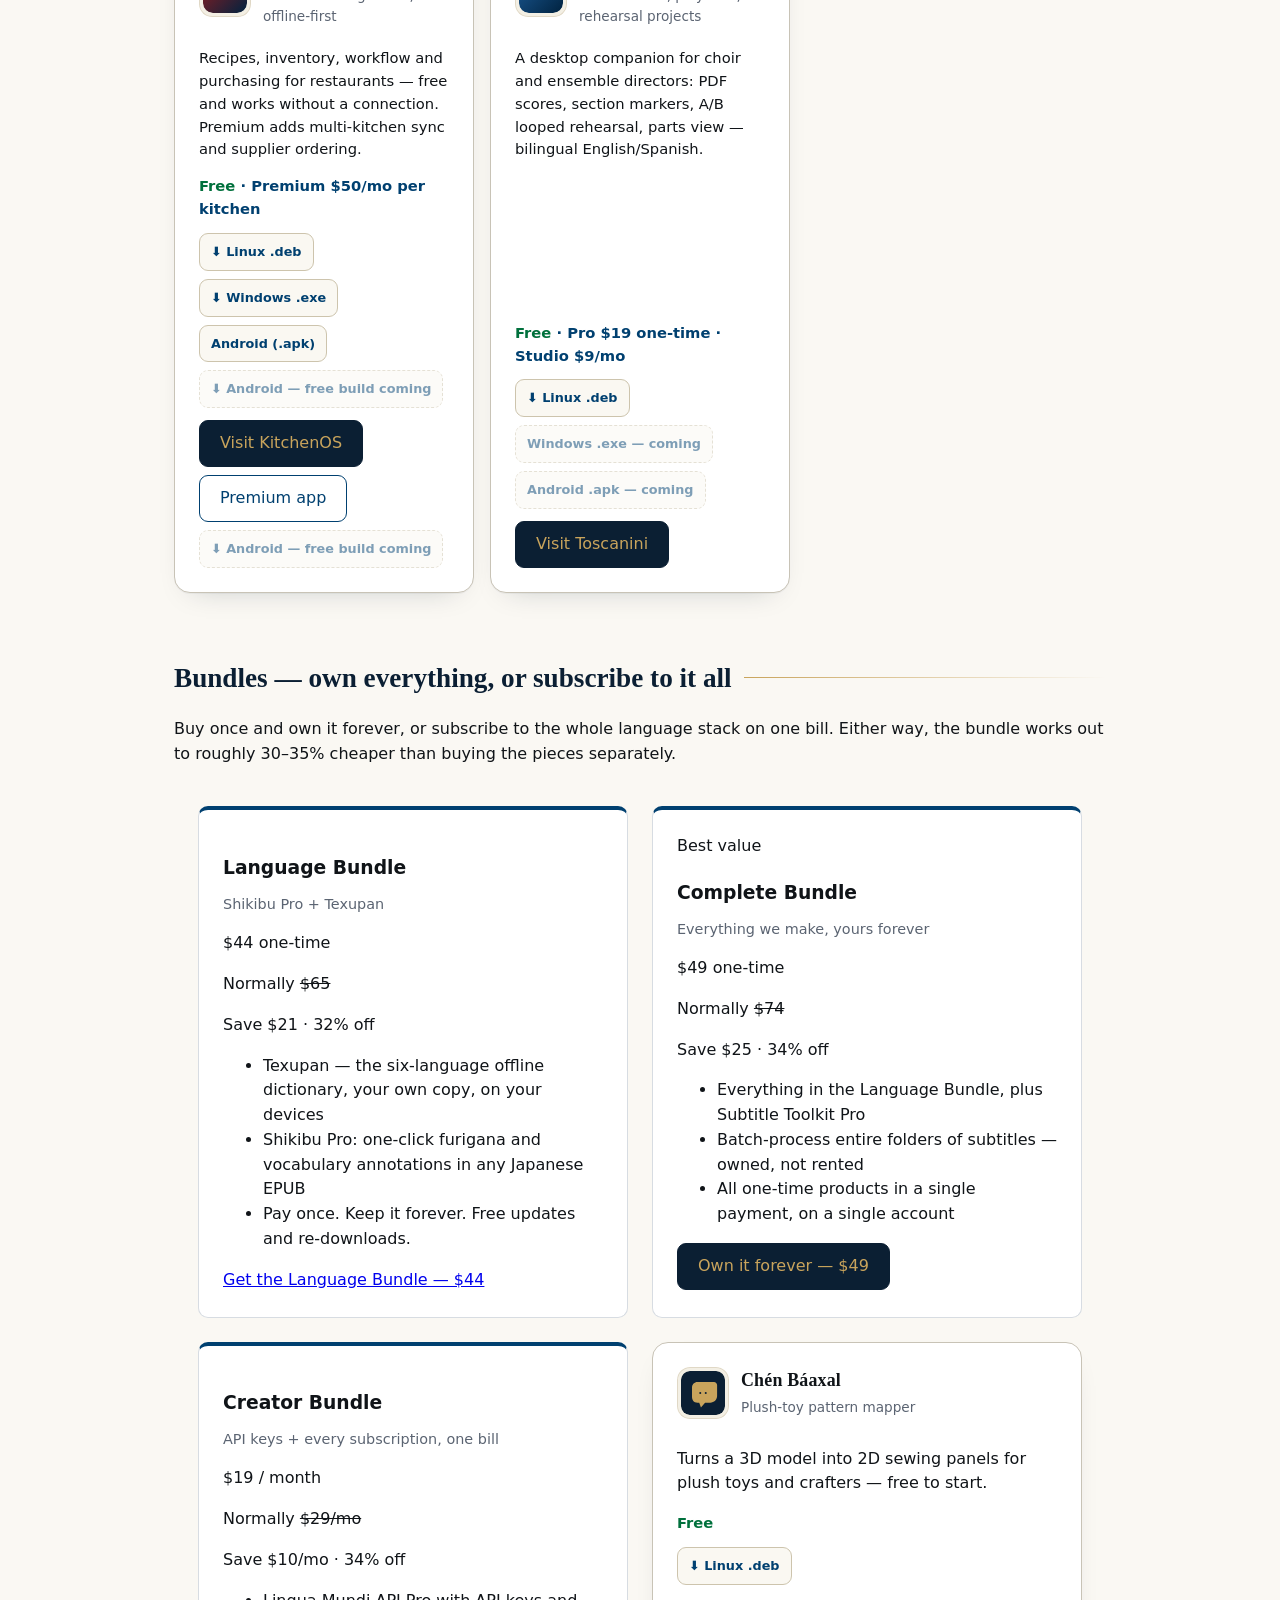
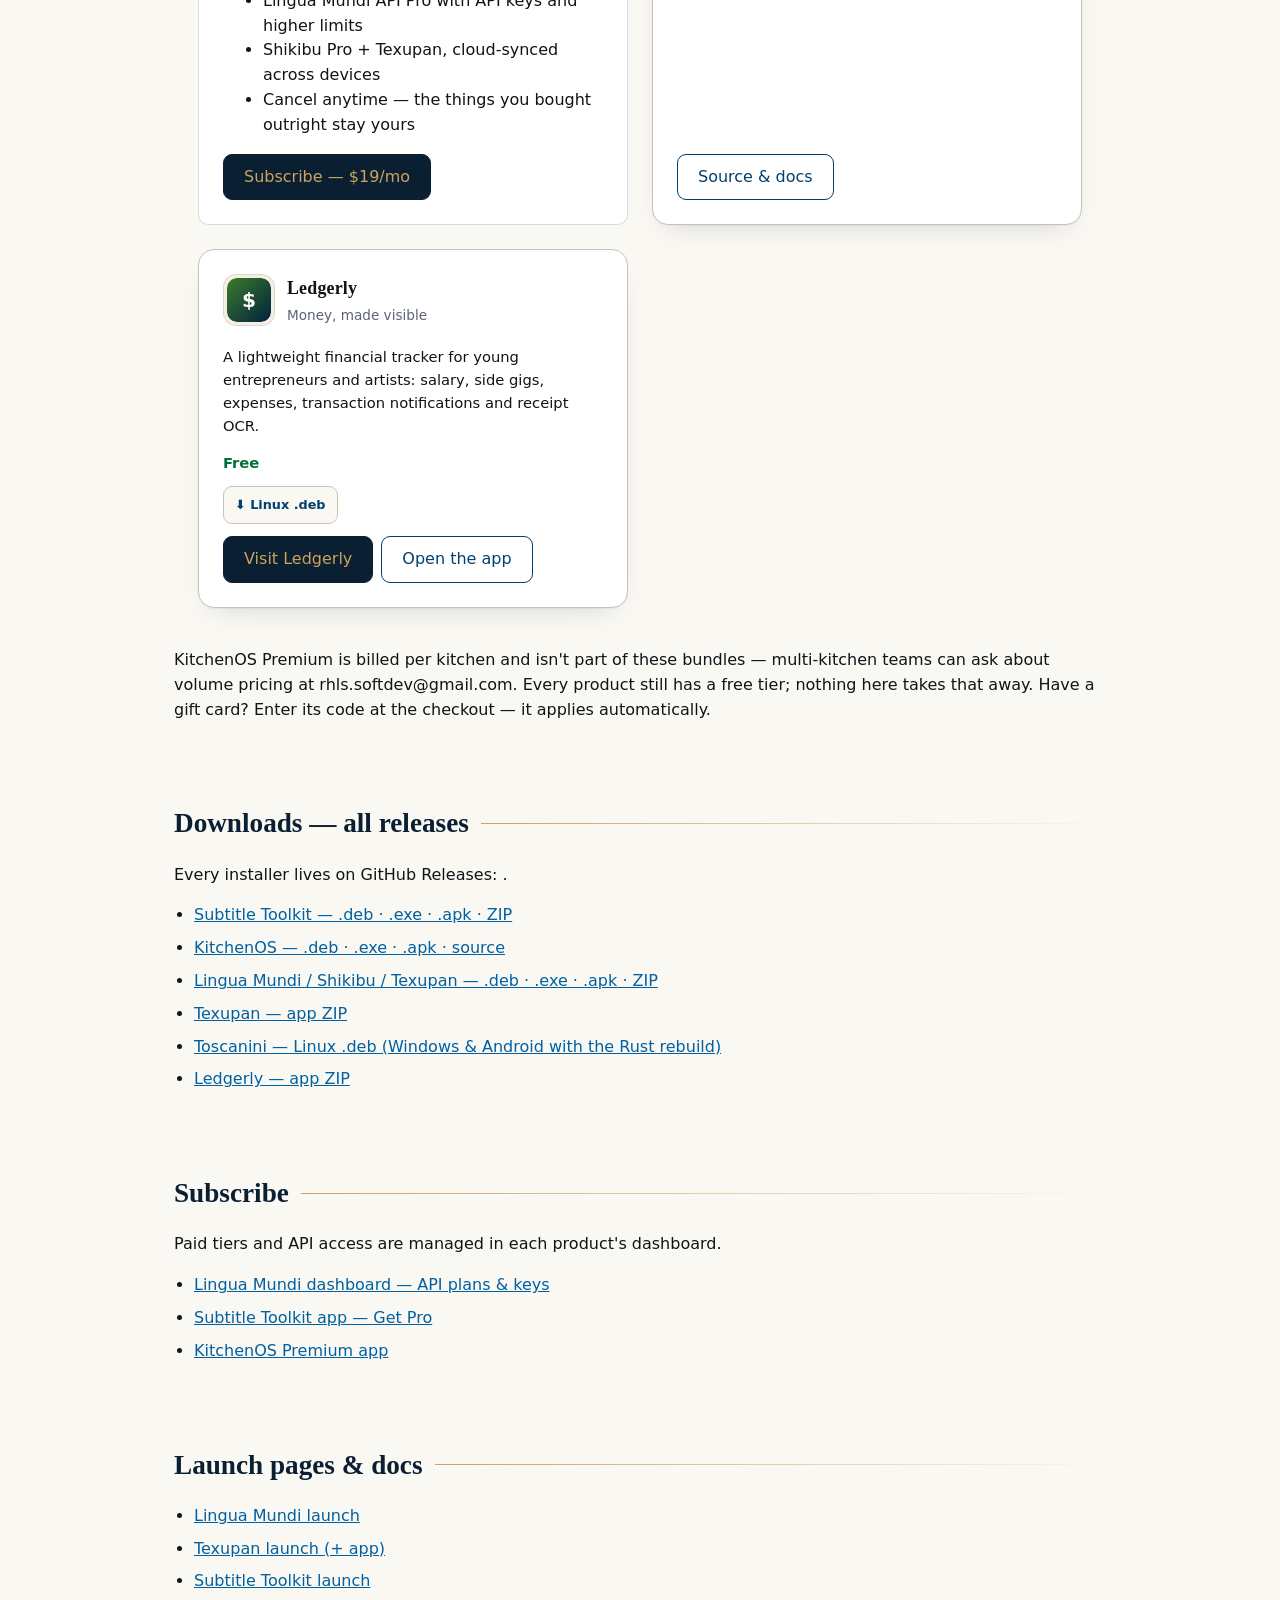
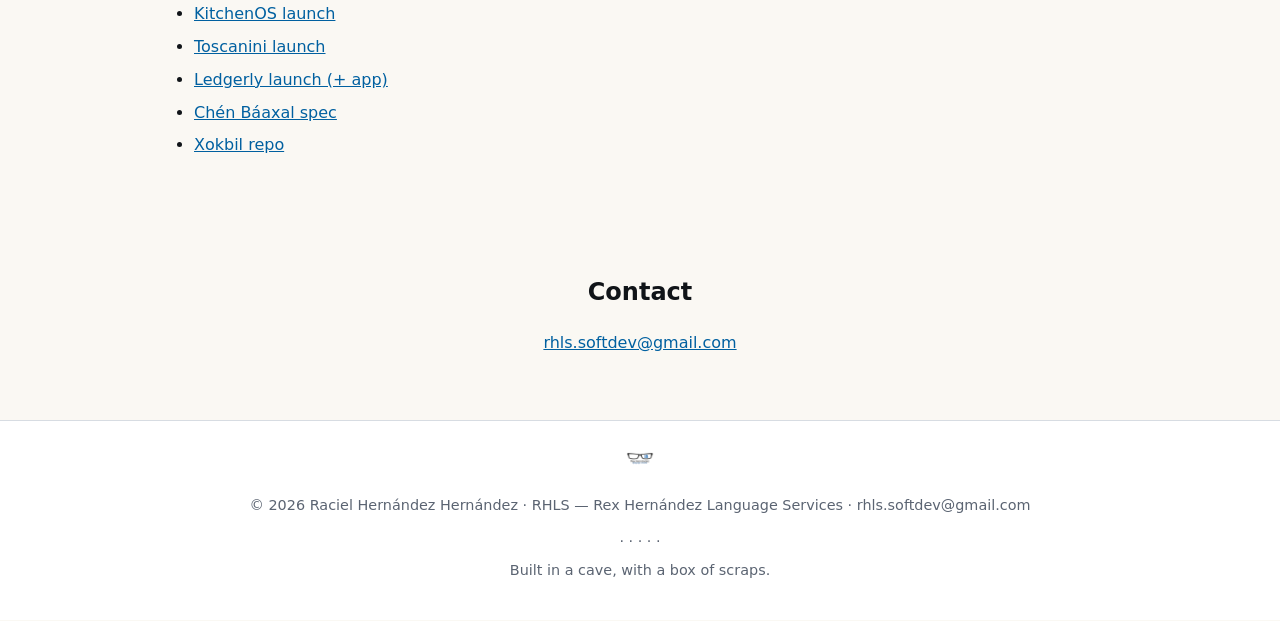
==== commit 37ccf96b: "consistency pass: brand rename completed in catalogs (Choir Director -> Toscanini, all 12 locales) +" ====
--- a/index.html
+++ b/index.html
@@ -247,7 +247,7 @@
 
 				<article class="app-card" id="choir">
 					<div class="app-head">
-						<img class="app-icon" src="icons/choir-director.svg" alt="" width="52" height="52" />
+						<img class="app-icon" src="icons/toscanini.svg" alt="" width="52" height="52" />
 						<div><h3 data-i18n="hub.app.choir.name">Toscanini</h3><p class="app-tag" data-i18n="hub.app.choir.tag">Score viewer, playback, rehearsal projects</p></div>
 					</div>
 					<p data-i18n="hub.auto.index.95b2" class="app-desc">A desktop companion for choir and ensemble directors: PDF scores,
